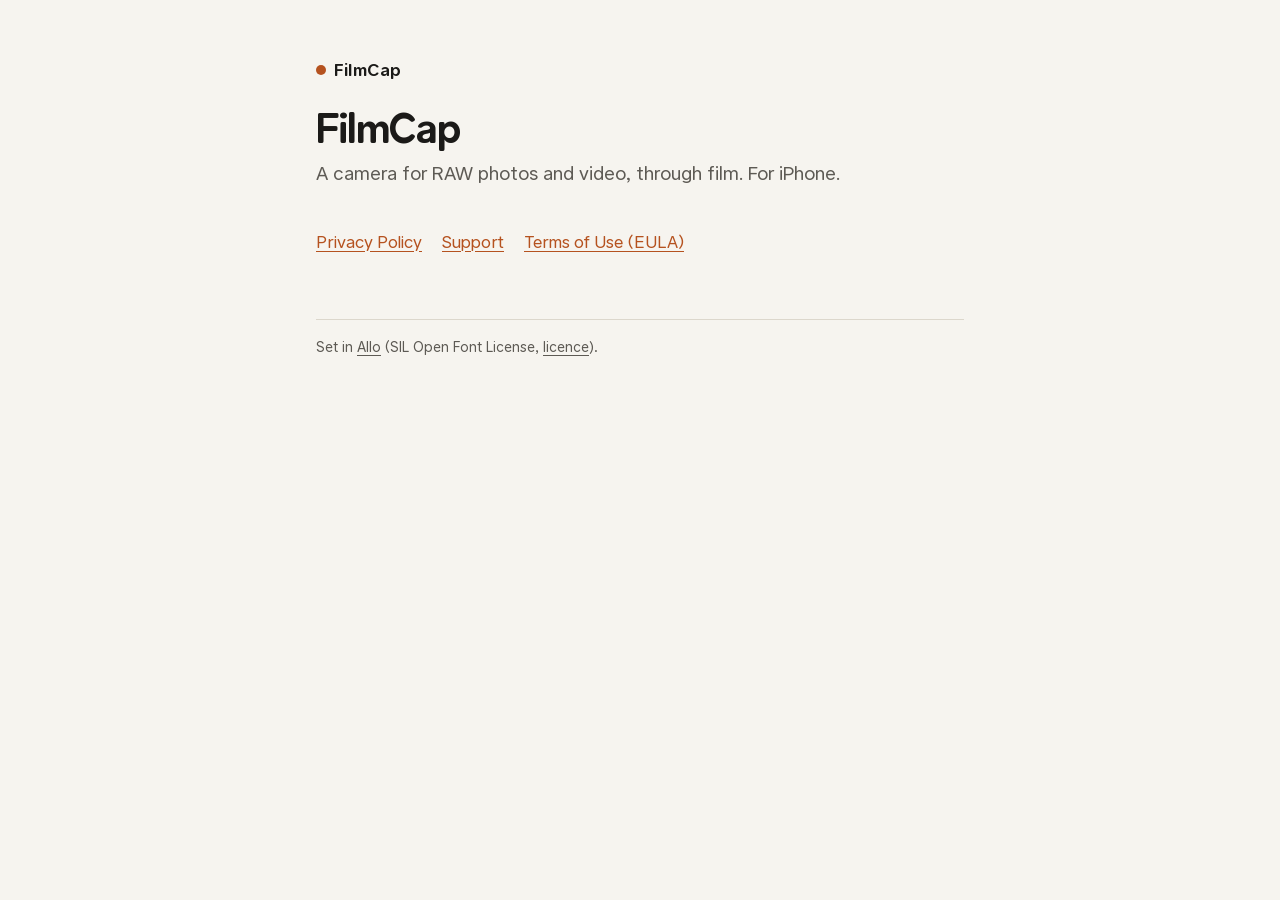
==== index.html @ 51e533e7 "FilmCap's privacy policy and support pages Co-Authored-By: Claude Opus 5.5 <noreply@anthropic.com>" ====
<!doctype html>
<html lang="en">
<head>
  <meta charset="utf-8">
  <meta name="viewport" content="width=device-width, initial-scale=1">
  <title>FilmCap</title>
  <meta name="description" content="FilmCap: a camera for RAW photos and video, through film.">
  <link rel="stylesheet" href="style.css">
</head>
<body>
<main>
  <header>
    <a class="brand" href="./">FilmCap</a>
    <h1>FilmCap</h1>
    <p class="lede">A camera for RAW photos and video, through film. For iPhone.</p>
  </header>
  <nav class="links">
    <a href="privacy.html">Privacy Policy</a>
    <a href="support.html">Support</a>
    <a href="https://www.apple.com/legal/internet-services/itunes/dev/stdeula/">Terms of Use (EULA)</a>
  </nav>
  <footer>
    Set in <a href="https://github.com/joshpuckett/allo">Allo</a> (SIL Open Font License, <a href="fonts/Allo-OFL.txt">licence</a>).
  </footer>
</main>
</body>
</html>
---- style.css ----
@font-face {
  font-family: "Allo";
  src: url("fonts/AlloVariable.woff2") format("woff2");
  font-weight: 100 900;
  font-style: normal;
  font-display: swap;
}

:root {
  --bg: #f6f4ef;
  --text: #1b1a18;
  --muted: #5d5a54;
  --rule: #dcd7cc;
  --accent: #b5521f;
}

@media (prefers-color-scheme: dark) {
  :root {
    --bg: #0f0d0c;
    --text: #efebe4;
    --muted: #a59f95;
    --rule: #2c2824;
    --accent: #f0a05a;
  }
}

* { box-sizing: border-box; }

html { -webkit-text-size-adjust: 100%; }

body {
  margin: 0;
  background: var(--bg);
  color: var(--text);
  font-family: "Allo", system-ui, -apple-system, sans-serif;
  font-size: 17px;
  line-height: 1.55;
}

main {
  max-width: 680px;
  margin: 0 auto;
  padding: 56px 16px 80px;
}

header { margin-bottom: 40px; }

.brand {
  display: inline-flex;
  align-items: center;
  gap: 8px;
  font-weight: 650;
  color: var(--text);
  text-decoration: none;
  letter-spacing: 0.01em;
}

.brand::before {
  content: "";
  width: 10px;
  height: 10px;
  border-radius: 50%;
  background: var(--accent);
}

h1 {
  font-size: 40px;
  line-height: 1.1;
  font-weight: 700;
  margin: 24px 0 8px;
  letter-spacing: -0.01em;
}

h2 {
  font-size: 21px;
  font-weight: 650;
  margin: 40px 0 8px;
}

p, li { color: var(--text); }

.lede { font-size: 19px; color: var(--muted); margin-top: 0; }

.meta { color: var(--muted); font-size: 14px; }

ul { padding-left: 20px; }

li { margin: 6px 0; }

a { color: var(--accent); text-underline-offset: 3px; }

table {
  width: 100%;
  border-collapse: collapse;
  margin: 16px 0;
  font-size: 15px;
}

th, td {
  text-align: left;
  vertical-align: top;
  padding: 10px 8px;
  border-bottom: 1px solid var(--rule);
}

th { font-weight: 650; }

footer {
  margin-top: 64px;
  padding-top: 16px;
  border-top: 1px solid var(--rule);
  color: var(--muted);
  font-size: 14px;
}

footer a { color: var(--muted); }

nav.links { display: flex; flex-wrap: wrap; gap: 8px 20px; margin-top: 8px; }

@media (max-width: 480px) {
  h1 { font-size: 32px; }
  table { font-size: 14px; }
}
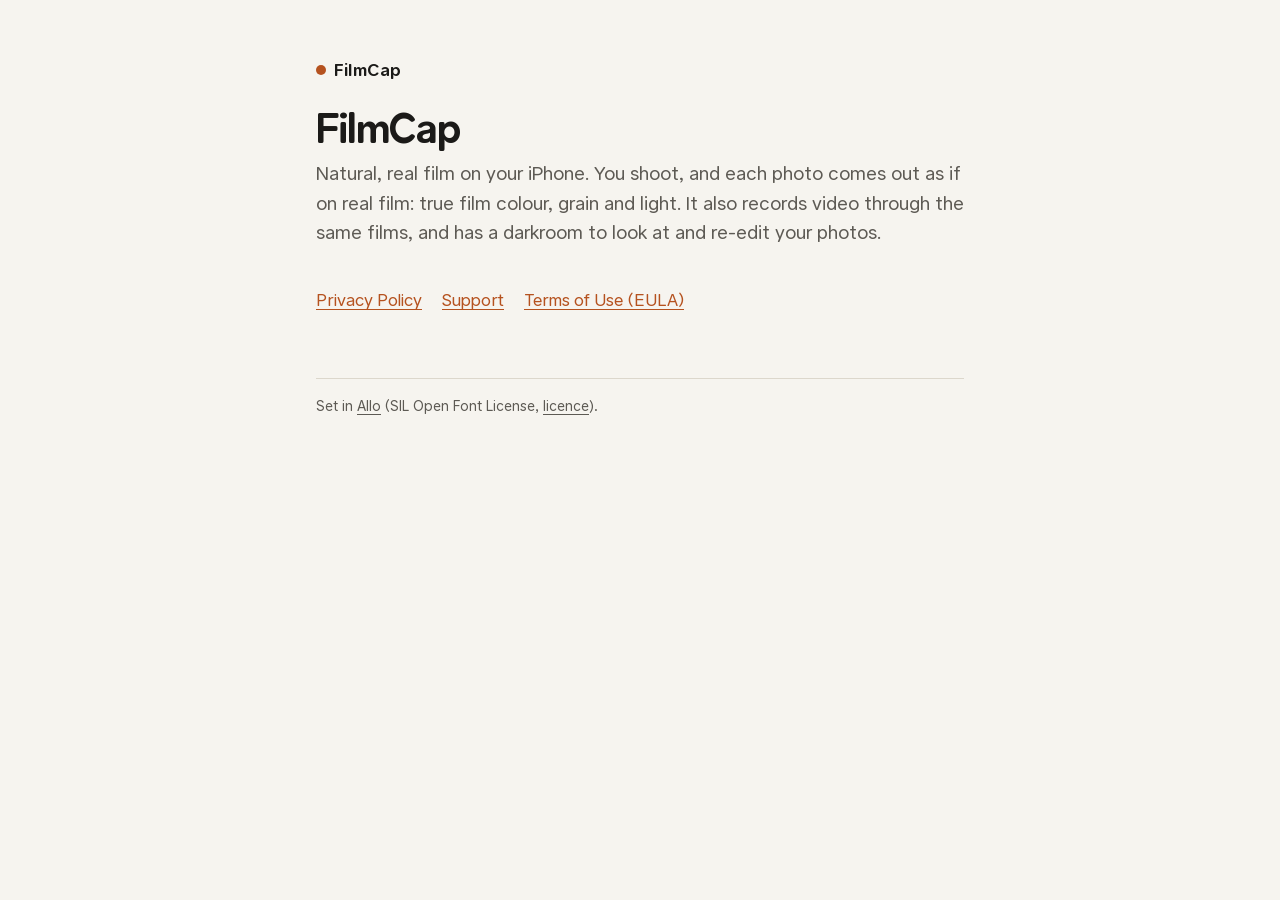
==== commit fd357598: "Simpler words, film first The pages say what FilmCap is, natural real film on iPhone, and the policy" ====
--- a/index.html
+++ b/index.html
@@ -4,7 +4,7 @@
   <meta charset="utf-8">
   <meta name="viewport" content="width=device-width, initial-scale=1">
   <title>FilmCap</title>
-  <meta name="description" content="FilmCap: a camera for RAW photos and video, through film.">
+  <meta name="description" content="FilmCap: natural, real film on your iPhone.">
   <link rel="stylesheet" href="style.css">
 </head>
 <body>
@@ -12,7 +12,7 @@
   <header>
     <a class="brand" href="./">FilmCap</a>
     <h1>FilmCap</h1>
-    <p class="lede">A camera for RAW photos and video, through film. For iPhone.</p>
+    <p class="lede">Natural, real film on your iPhone. You shoot, and each photo comes out as if on real film: true film colour, grain and light. It also records video through the same films, and has a darkroom to look at and re-edit your photos.</p>
   </header>
   <nav class="links">
     <a href="privacy.html">Privacy Policy</a>
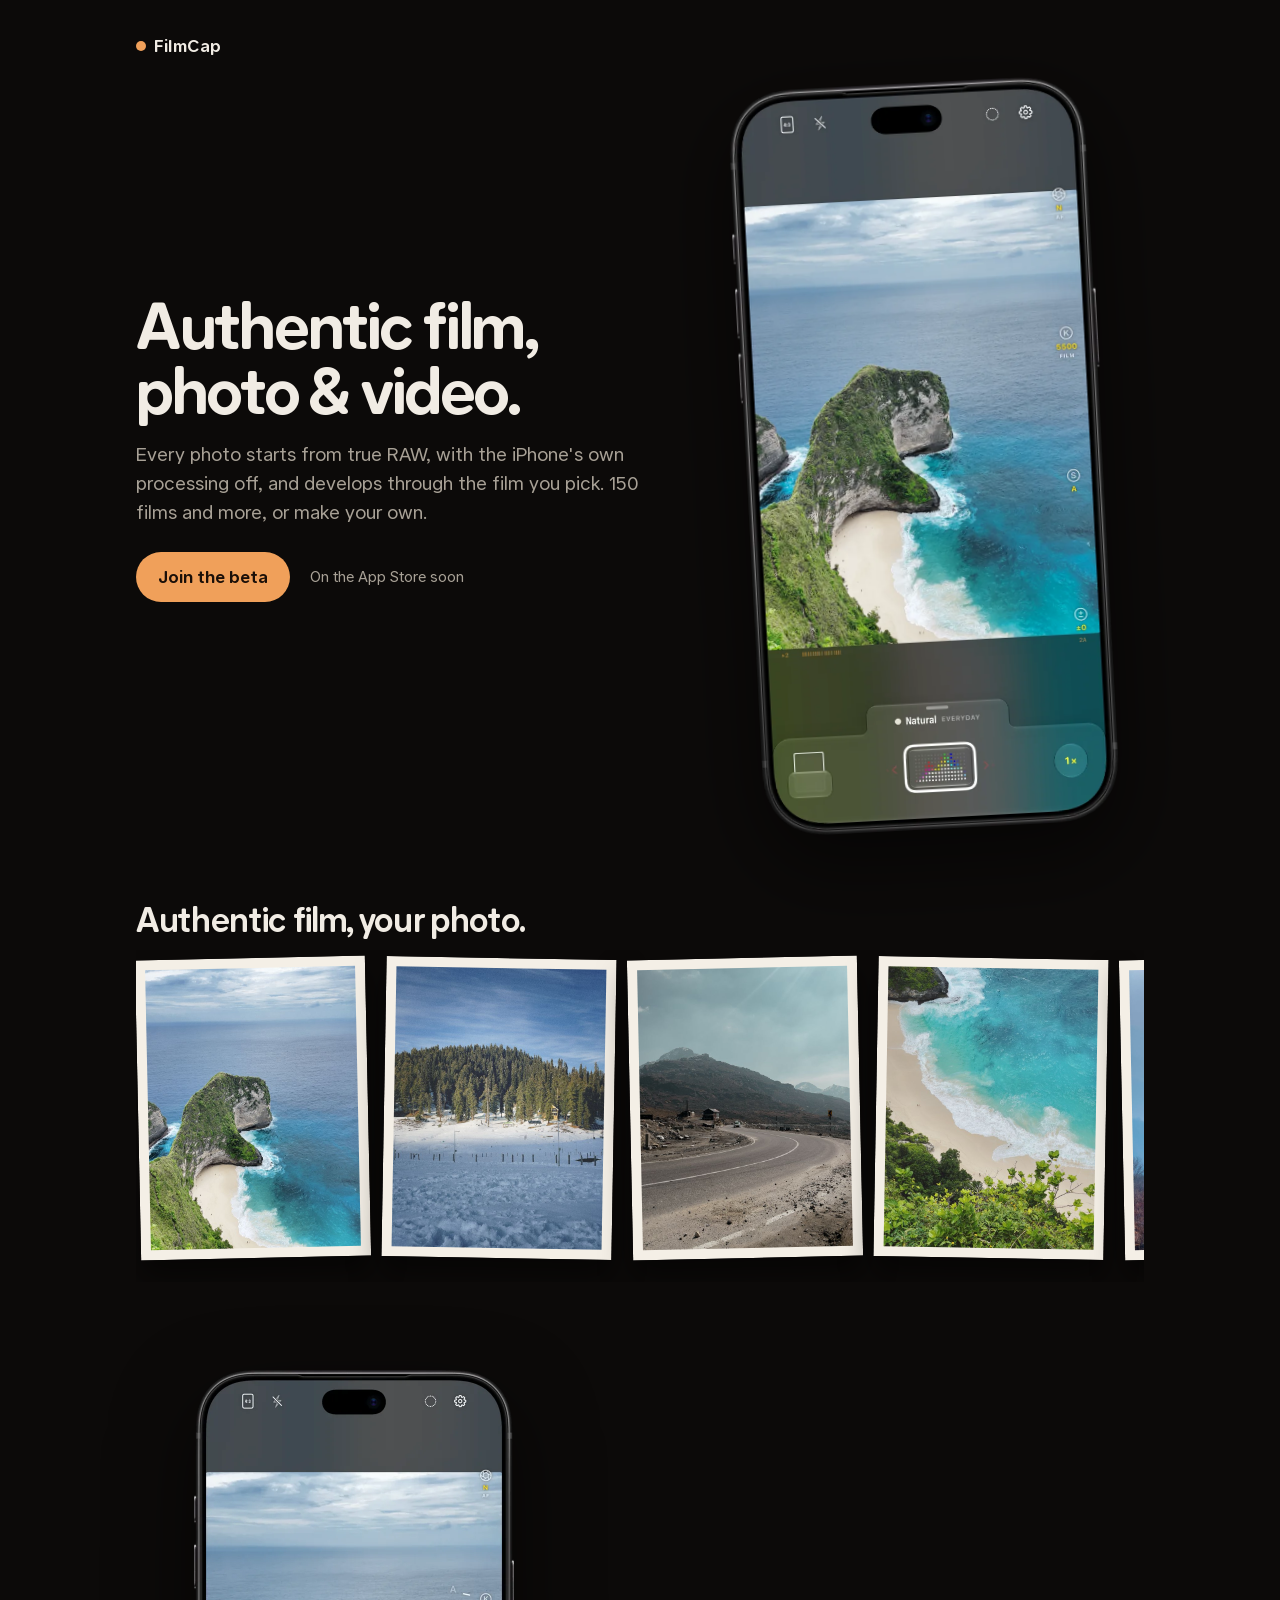
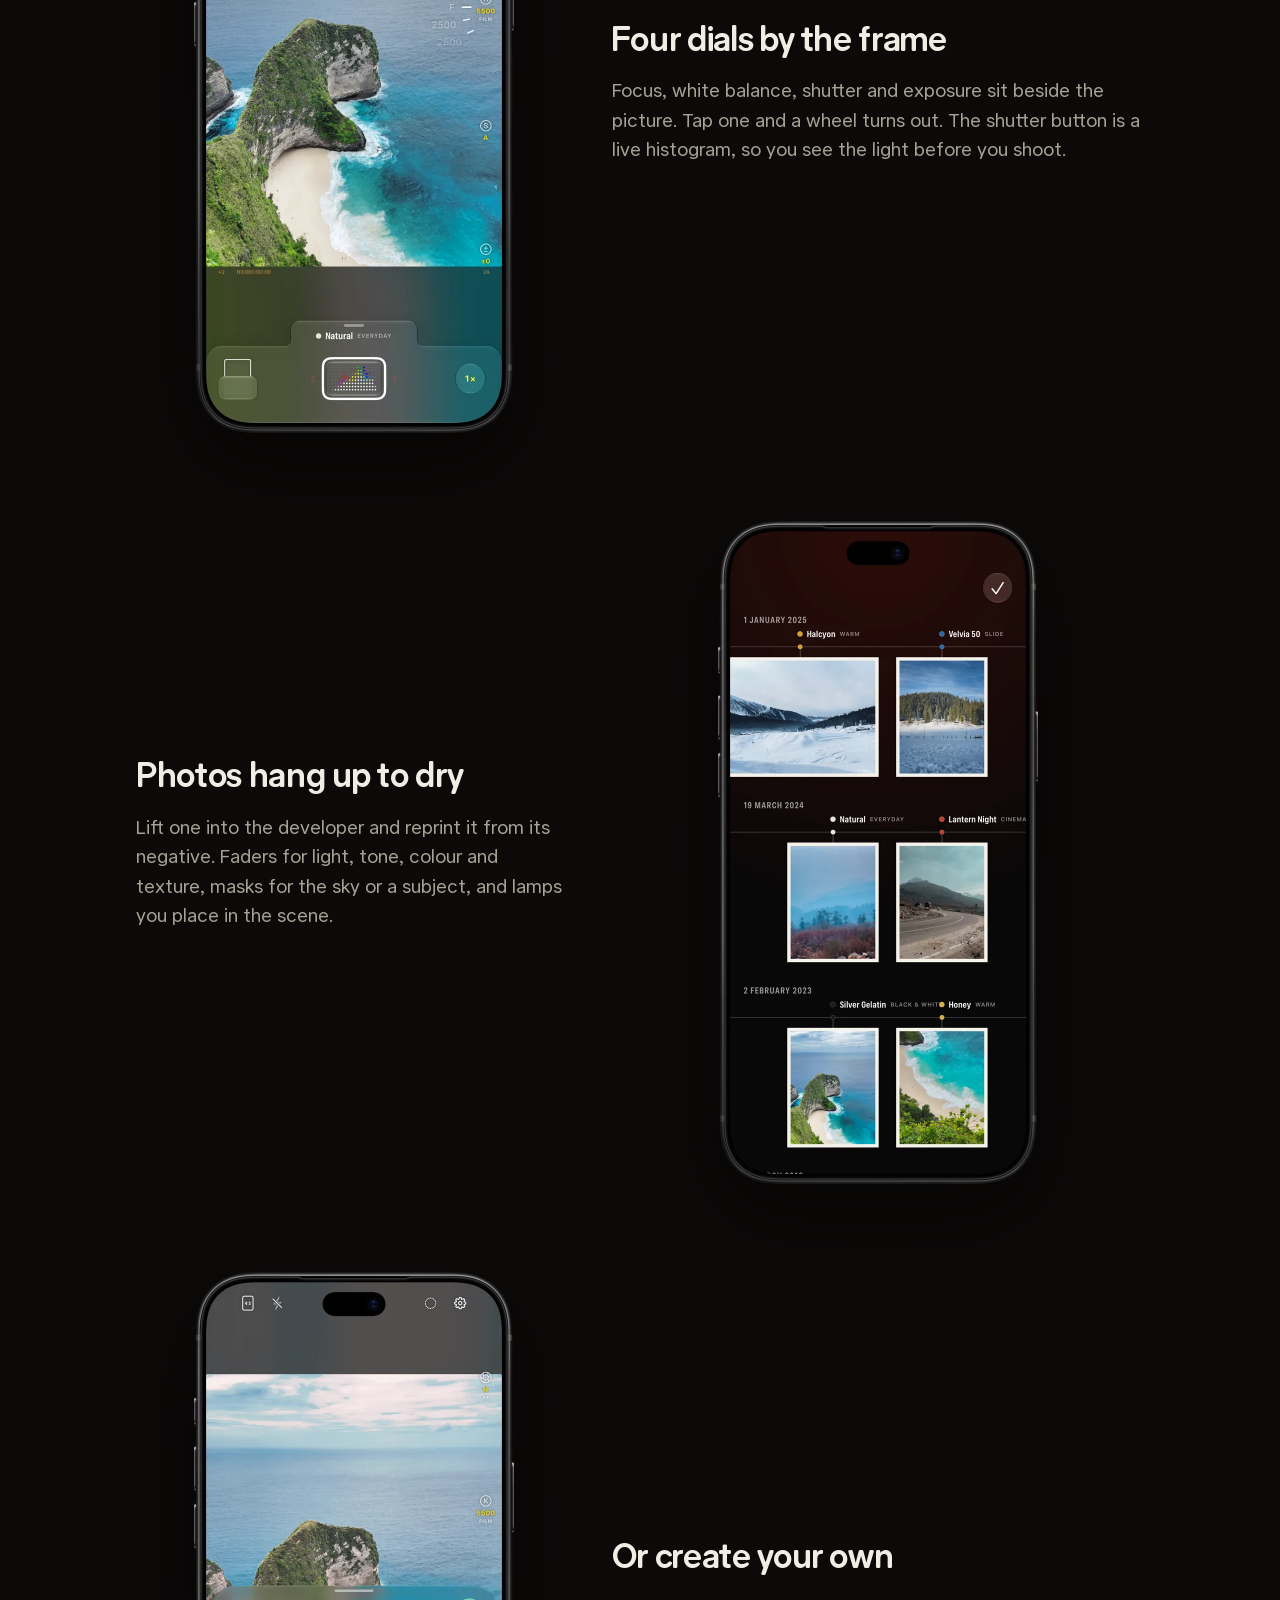
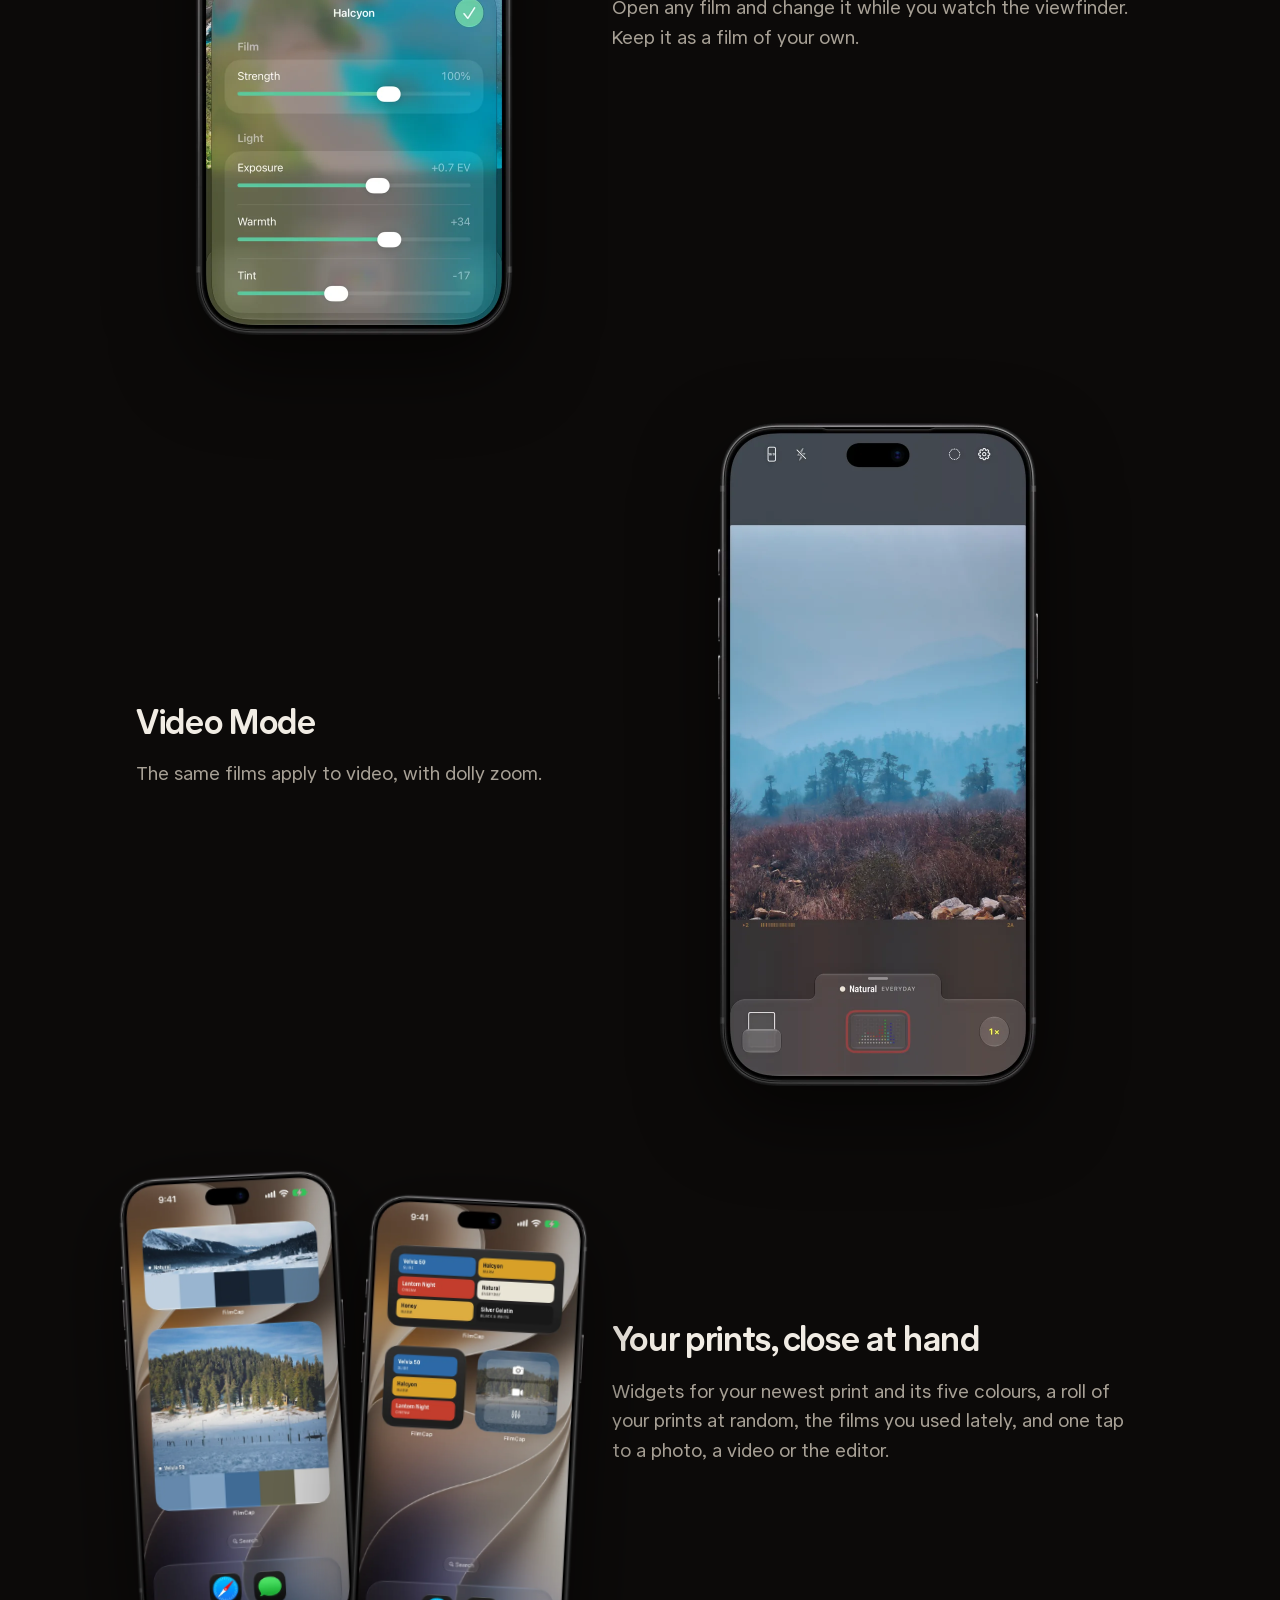
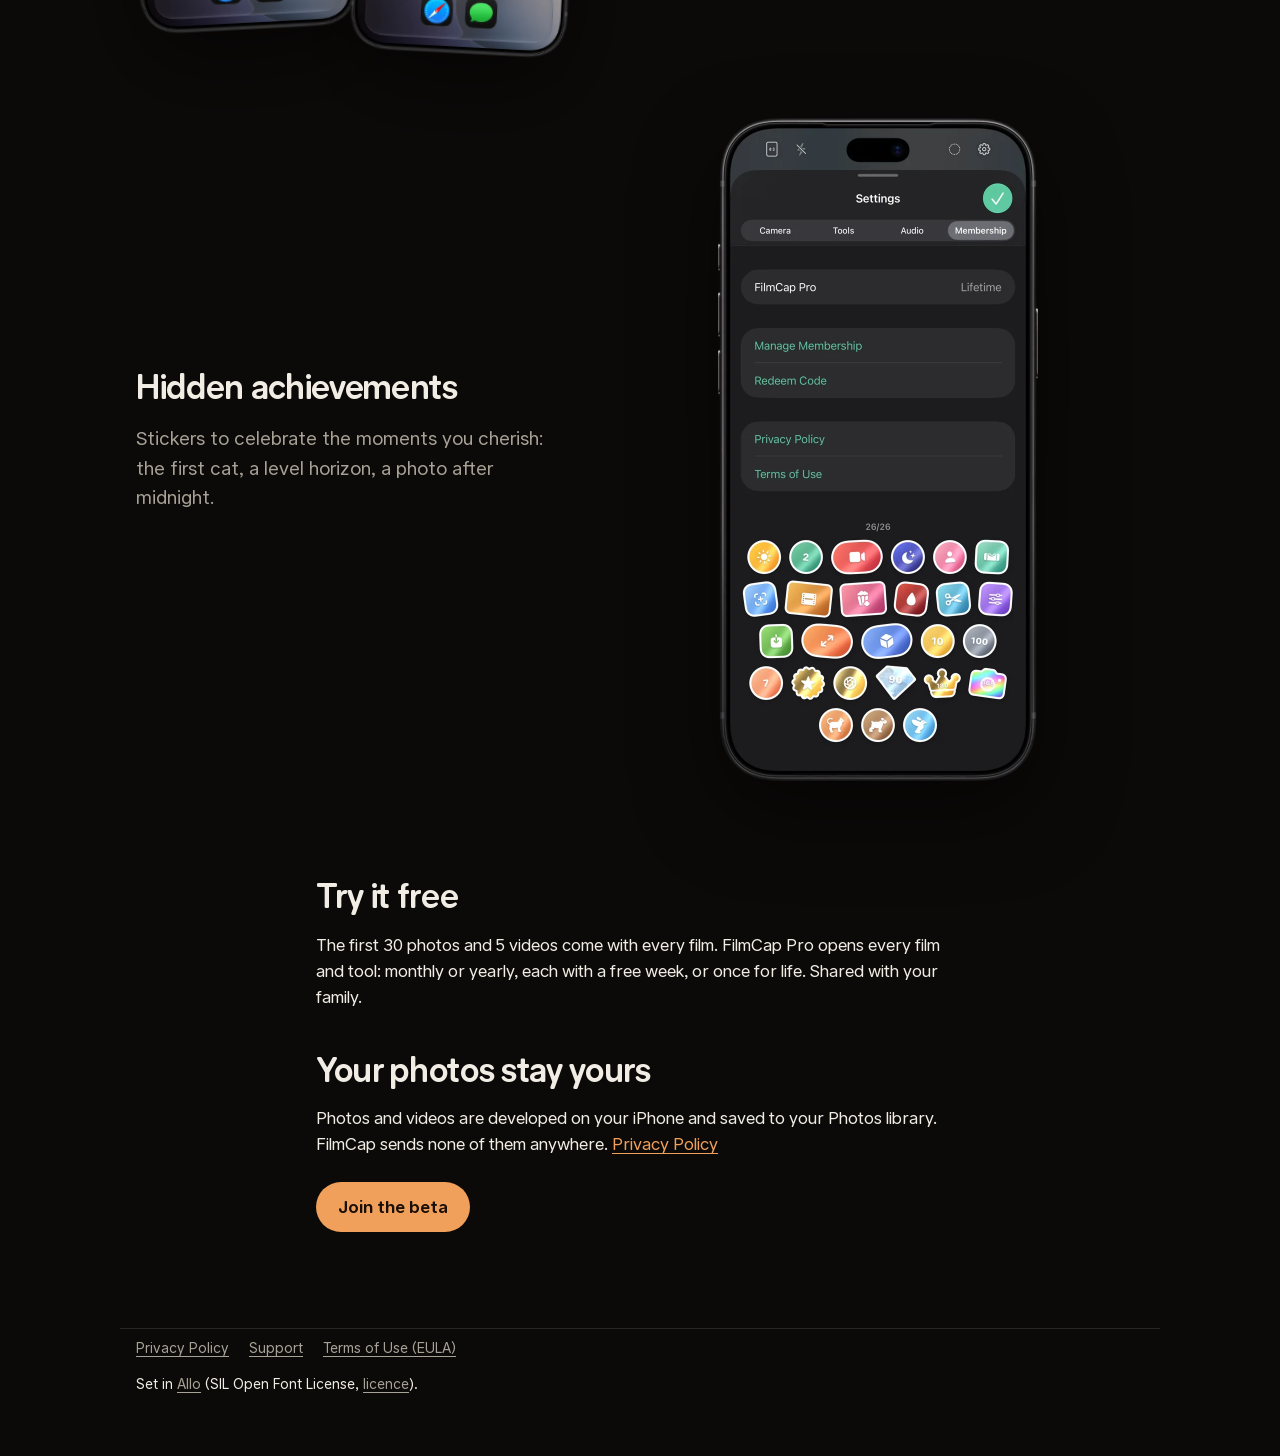
==== commit 03637e4c: "A home page for FilmCap: your photos, the app's screens, the beta link Co-Authored-By: Claude Opus 5" ====
--- a/index.html
+++ b/index.html
@@ -3,25 +3,109 @@
 <head>
   <meta charset="utf-8">
   <meta name="viewport" content="width=device-width, initial-scale=1">
-  <title>FilmCap</title>
-  <meta name="description" content="FilmCap: natural, real film on your iPhone.">
+  <title>FilmCap: Professional Camera</title>
+  <meta name="description" content="Authentic film, photo and video. Every photo starts from true RAW and develops through the film you pick.">
+  <meta property="og:title" content="FilmCap: Professional Camera">
+  <meta property="og:description" content="Authentic film, photo and video, on your iPhone.">
+  <meta property="og:image" content="img/photo-1.jpg">
   <link rel="stylesheet" href="style.css">
 </head>
-<body>
-<main>
-  <header>
-    <a class="brand" href="./">FilmCap</a>
-    <h1>FilmCap</h1>
-    <p class="lede">Natural, real film on your iPhone. You shoot, and each photo comes out as if on real film: true film colour, grain and light. It also records video through the same films, and has a darkroom to look at and re-edit your photos.</p>
-  </header>
+<body class="home">
+
+<header class="hero">
+  <a class="brand" href="./">FilmCap</a>
+  <div class="hero-grid">
+    <div>
+      <h1>Authentic film,<br>photo &amp; video.</h1>
+      <p class="lede">Every photo starts from true RAW, with the iPhone's own processing off, and develops through the film you pick. 150 films and more, or make your own.</p>
+      <p class="cta">
+        <a class="button" href="https://testflight.apple.com/join/mrzy7V6C">Join the beta</a>
+        <span class="soon">On the App Store soon</span>
+      </p>
+    </div>
+    <img class="phone" src="img/camera.webp" width="640" height="1326" alt="FilmCap's camera, a cliff over a turquoise sea in the viewfinder">
+  </div>
+</header>
+
+<section class="prints" aria-label="Photos">
+  <h2>Authentic film, your photo.</h2>
+  <div class="line">
+    <img src="img/photo-1.jpg" alt="A green headland over a turquoise sea" loading="lazy">
+    <img src="img/photo-2.jpg" alt="A pine forest above a snowfield" loading="lazy">
+    <img src="img/photo-3.jpg" alt="A mountain road under a grey sky" loading="lazy">
+    <img src="img/photo-4.jpg" alt="A white beach seen from a cliff" loading="lazy">
+    <img src="img/photo-5.jpg" alt="Misty hills over red scrub" loading="lazy">
+    <img src="img/photo-6.jpg" alt="Snow and mountains in soft light" loading="lazy">
+  </div>
+</section>
+
+<section class="feature">
+  <img class="phone" src="img/controls.webp" width="640" height="1326" alt="The dials down the side of the viewfinder, white balance turned out" loading="lazy">
+  <div>
+    <h2>Four dials by the frame</h2>
+    <p>Focus, white balance, shutter and exposure sit beside the picture. Tap one and a wheel turns out. The shutter button is a live histogram, so you see the light before you shoot.</p>
+  </div>
+</section>
+
+<section class="feature flip">
+  <img class="phone" src="img/darkroom.webp" width="640" height="1326" alt="Prints hanging on lines by day in the darkroom" loading="lazy">
+  <div>
+    <h2>Photos hang up to dry</h2>
+    <p>Lift one into the developer and reprint it from its negative. Faders for light, tone, colour and texture, masks for the sky or a subject, and lamps you place in the scene.</p>
+  </div>
+</section>
+
+<section class="feature">
+  <img class="phone" src="img/film-editor.webp" width="640" height="1326" alt="A film's sliders over the live viewfinder" loading="lazy">
+  <div>
+    <h2>Or create your own</h2>
+    <p>Open any film and change it while you watch the viewfinder. Keep it as a film of your own.</p>
+  </div>
+</section>
+
+<section class="feature flip">
+  <img class="phone" src="img/video.webp" width="640" height="1326" alt="Video mode with a misty forest in the viewfinder" loading="lazy">
+  <div>
+    <h2>Video Mode</h2>
+    <p>The same films apply to video, with dolly zoom.</p>
+  </div>
+</section>
+
+<section class="feature">
+  <div class="pair">
+    <img class="phone" src="img/widgets-prints.webp" width="640" height="1326" alt="Home Screen widgets: a print over its five colours" loading="lazy">
+    <img class="phone" src="img/widgets-films.webp" width="640" height="1326" alt="Home Screen widgets: recent films and quick buttons" loading="lazy">
+  </div>
+  <div>
+    <h2>Your prints, close at hand</h2>
+    <p>Widgets for your newest print and its five colours, a roll of your prints at random, the films you used lately, and one tap to a photo, a video or the editor.</p>
+  </div>
+</section>
+
+<section class="feature flip">
+  <img class="phone" src="img/stickers.webp" width="640" height="1326" alt="Stickers earned, in Settings" loading="lazy">
+  <div>
+    <h2>Hidden achievements</h2>
+    <p>Stickers to celebrate the moments you cherish: the first cat, a level horizon, a photo after midnight.</p>
+  </div>
+</section>
+
+<section class="plain">
+  <h2>Try it free</h2>
+  <p>The first 30 photos and 5 videos come with every film. FilmCap Pro opens every film and tool: monthly or yearly, each with a free week, or once for life. Shared with your family.</p>
+  <h2>Your photos stay yours</h2>
+  <p>Photos and videos are developed on your iPhone and saved to your Photos library. FilmCap sends none of them anywhere. <a href="privacy.html">Privacy Policy</a></p>
+  <p class="cta"><a class="button" href="https://testflight.apple.com/join/mrzy7V6C">Join the beta</a></p>
+</section>
+
+<footer>
   <nav class="links">
     <a href="privacy.html">Privacy Policy</a>
     <a href="support.html">Support</a>
     <a href="https://www.apple.com/legal/internet-services/itunes/dev/stdeula/">Terms of Use (EULA)</a>
   </nav>
-  <footer>
-    Set in <a href="https://github.com/joshpuckett/allo">Allo</a> (SIL Open Font License, <a href="fonts/Allo-OFL.txt">licence</a>).
-  </footer>
-</main>
+  <p>Set in <a href="https://github.com/joshpuckett/allo">Allo</a> (SIL Open Font License, <a href="fonts/Allo-OFL.txt">licence</a>).</p>
+</footer>
+
 </body>
 </html>
--- a/style.css
+++ b/style.css
@@ -121,3 +121,113 @@
   h1 { font-size: 32px; }
   table { font-size: 14px; }
 }
+
+/* The home page: a darkroom, whatever the system's appearance. */
+body.home {
+  --bg: #0c0a09;
+  --text: #f1ece4;
+  --muted: #a8a196;
+  --rule: #2a2521;
+  --accent: #f0a05a;
+  background: radial-gradient(1200px 700px at 70% -10%, #3a120c 0%, transparent 60%), var(--bg);
+  background-color: var(--bg);
+  overflow-x: hidden;
+}
+
+body.home > header, body.home > section, body.home > footer {
+  max-width: 1040px;
+  margin: 0 auto;
+  padding: 0 16px;
+}
+
+.hero { padding-top: 32px !important; }
+
+.hero-grid {
+  display: grid;
+  grid-template-columns: 1.1fr 0.9fr;
+  gap: 32px;
+  align-items: center;
+  margin-top: 24px;
+}
+
+.hero h1 { font-size: 64px; line-height: 1.02; letter-spacing: -0.02em; margin: 0 0 16px; }
+
+.phone {
+  width: 100%;
+  max-width: 320px;
+  height: auto;
+  justify-self: center;
+  filter: drop-shadow(0 30px 40px rgba(0, 0, 0, 0.55));
+}
+
+.hero .phone { max-width: 360px; transform: rotate(-3deg); }
+
+.cta { display: flex; flex-wrap: wrap; align-items: center; gap: 12px 20px; margin-top: 24px; }
+
+.button {
+  display: inline-block;
+  padding: 12px 22px;
+  border-radius: 999px;
+  background: var(--accent);
+  color: #1a0f08;
+  font-weight: 650;
+  text-decoration: none;
+}
+
+.soon { color: var(--muted); font-size: 15px; }
+
+.prints { margin-top: 72px !important; }
+
+.line {
+  display: flex;
+  gap: 16px;
+  overflow-x: auto;
+  padding: 8px 2px 24px;
+  scroll-snap-type: x mandatory;
+}
+
+.line img {
+  height: 300px;
+  width: auto;
+  flex: none;
+  padding: 10px;
+  background: #f4efe6;
+  scroll-snap-align: start;
+  box-shadow: 0 16px 30px rgba(0, 0, 0, 0.5);
+}
+
+.line img:nth-child(odd) { transform: rotate(-1.2deg); }
+.line img:nth-child(even) { transform: rotate(1deg); }
+
+.feature {
+  display: grid;
+  grid-template-columns: 0.9fr 1.1fr;
+  gap: 40px;
+  align-items: center;
+  margin-top: 88px !important;
+}
+
+.feature.flip > :first-child { order: 2; }
+
+.feature h2, .plain h2, .prints h2 { font-size: 34px; line-height: 1.1; letter-spacing: -0.01em; margin: 0 0 12px; }
+
+.feature p { font-size: 19px; color: var(--muted); max-width: 30em; }
+
+.pair { display: flex; gap: 12px; justify-content: center; }
+.pair .phone { max-width: 220px; }
+.pair .phone:first-child { transform: rotate(-3deg); }
+.pair .phone:last-child { transform: rotate(3deg) translateY(24px); }
+
+.plain { margin-top: 96px !important; max-width: 680px !important; }
+.plain h2 { margin-top: 40px; }
+
+body.home > footer { margin-top: 96px; padding-bottom: 48px; border-top: 1px solid var(--rule); }
+
+@media (max-width: 760px) {
+  .hero-grid, .feature { grid-template-columns: 1fr; gap: 24px; }
+  .hero h1 { font-size: 44px; }
+  .feature.flip > :first-child { order: 0; }
+  .phone, .hero .phone { max-width: 260px; }
+  .feature h2, .plain h2, .prints h2 { font-size: 28px; }
+  .line img { height: 220px; }
+}
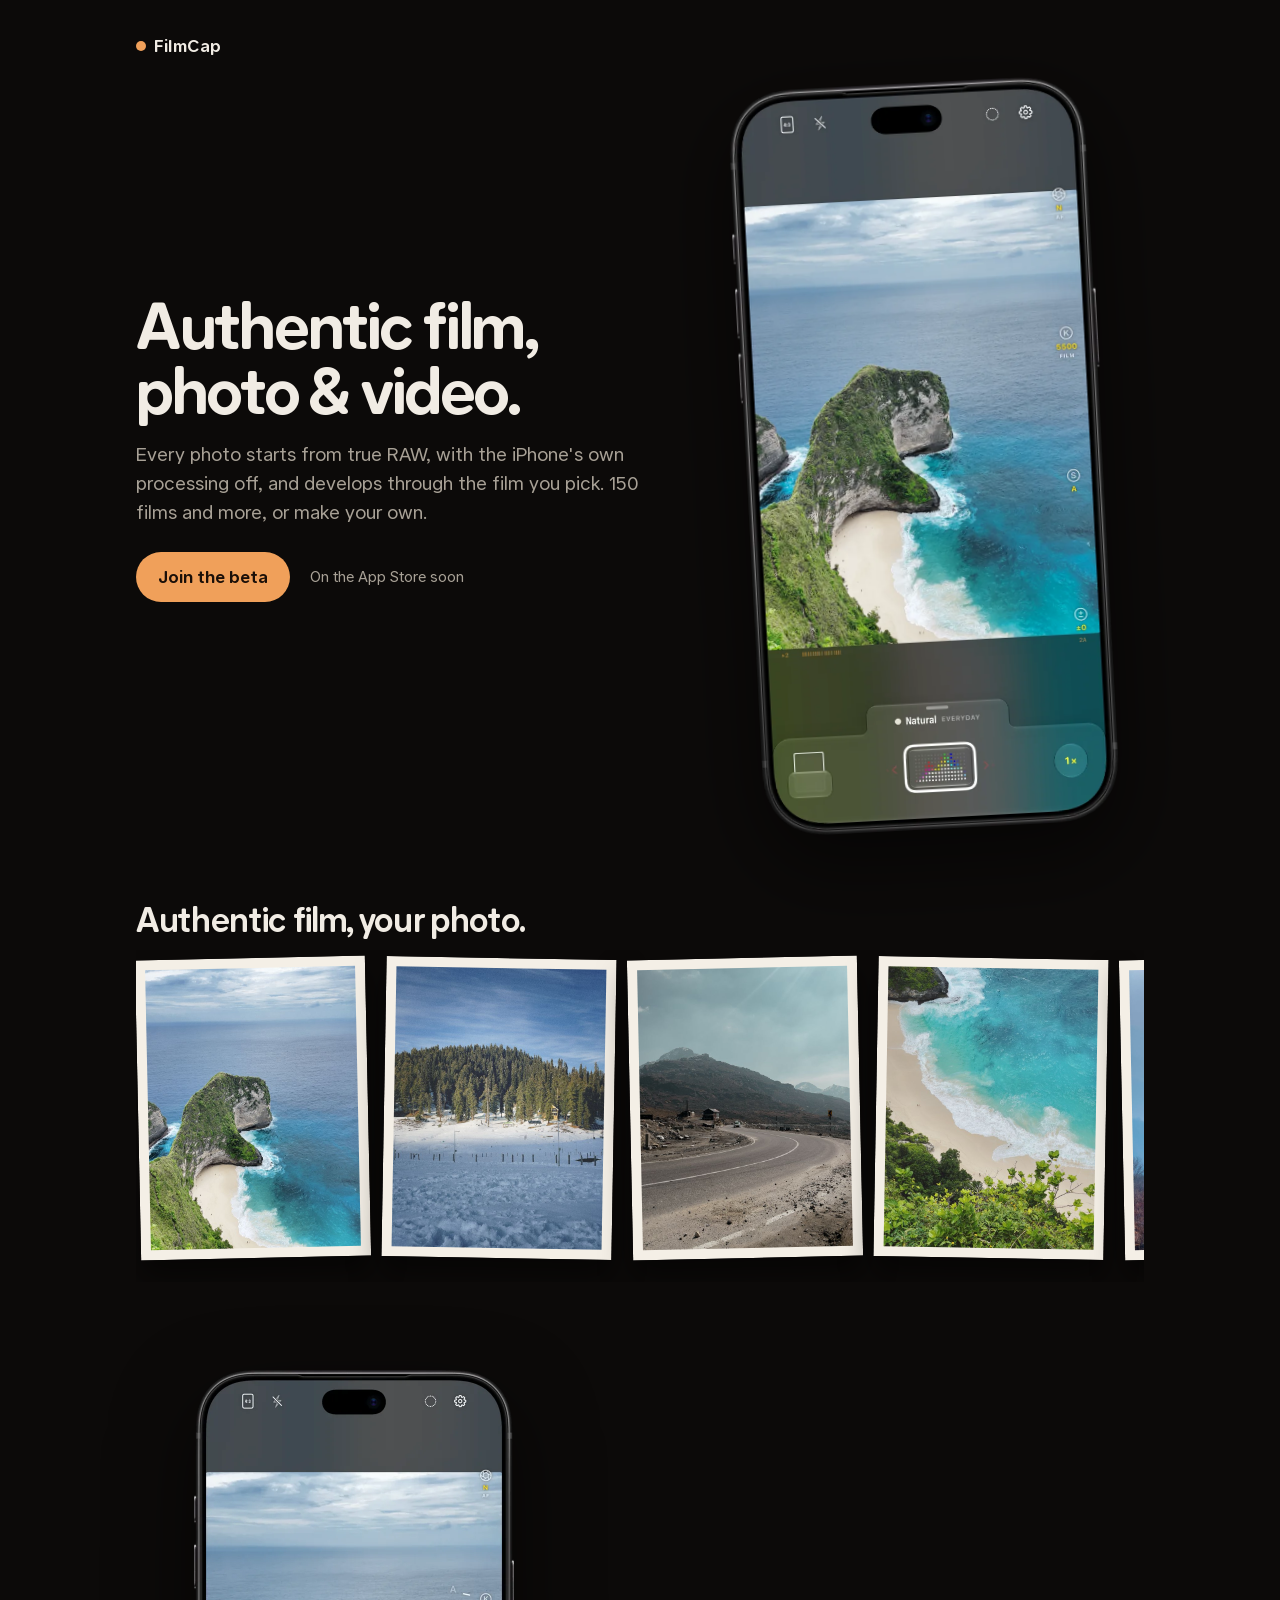
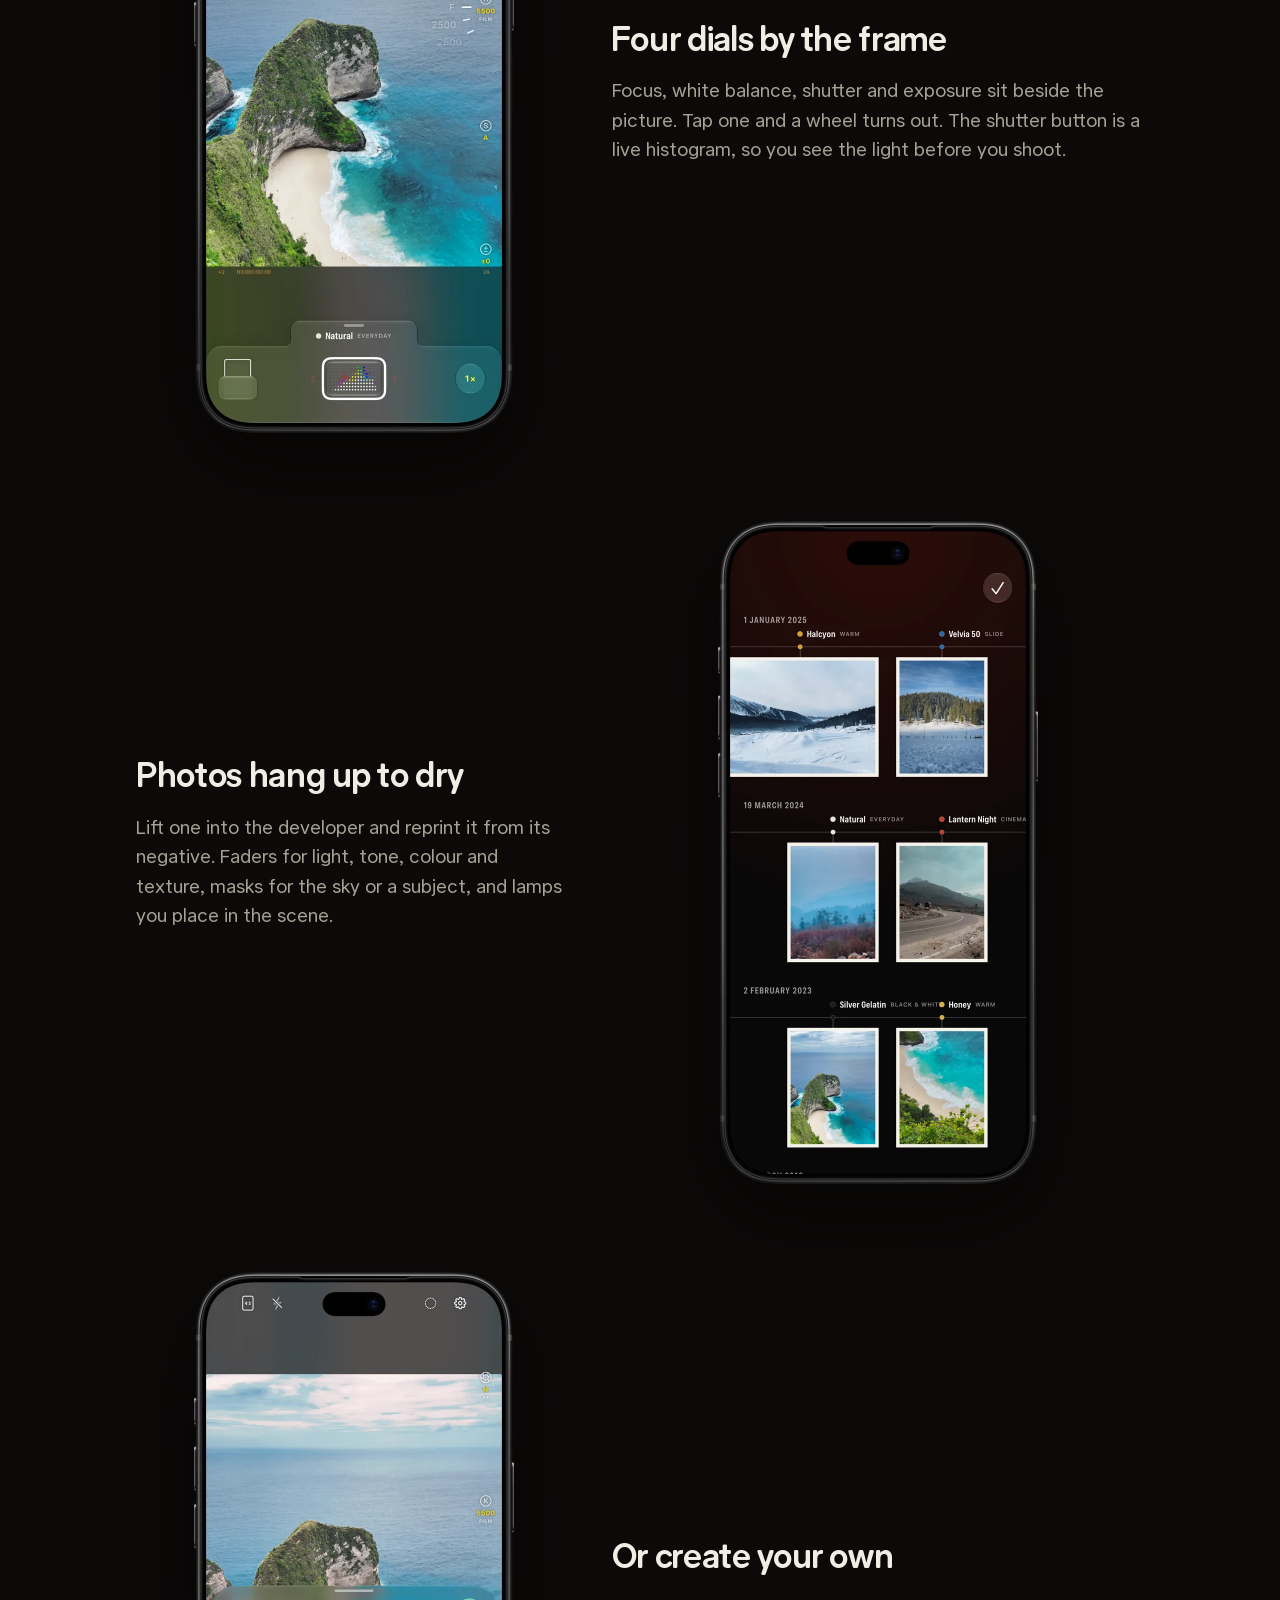
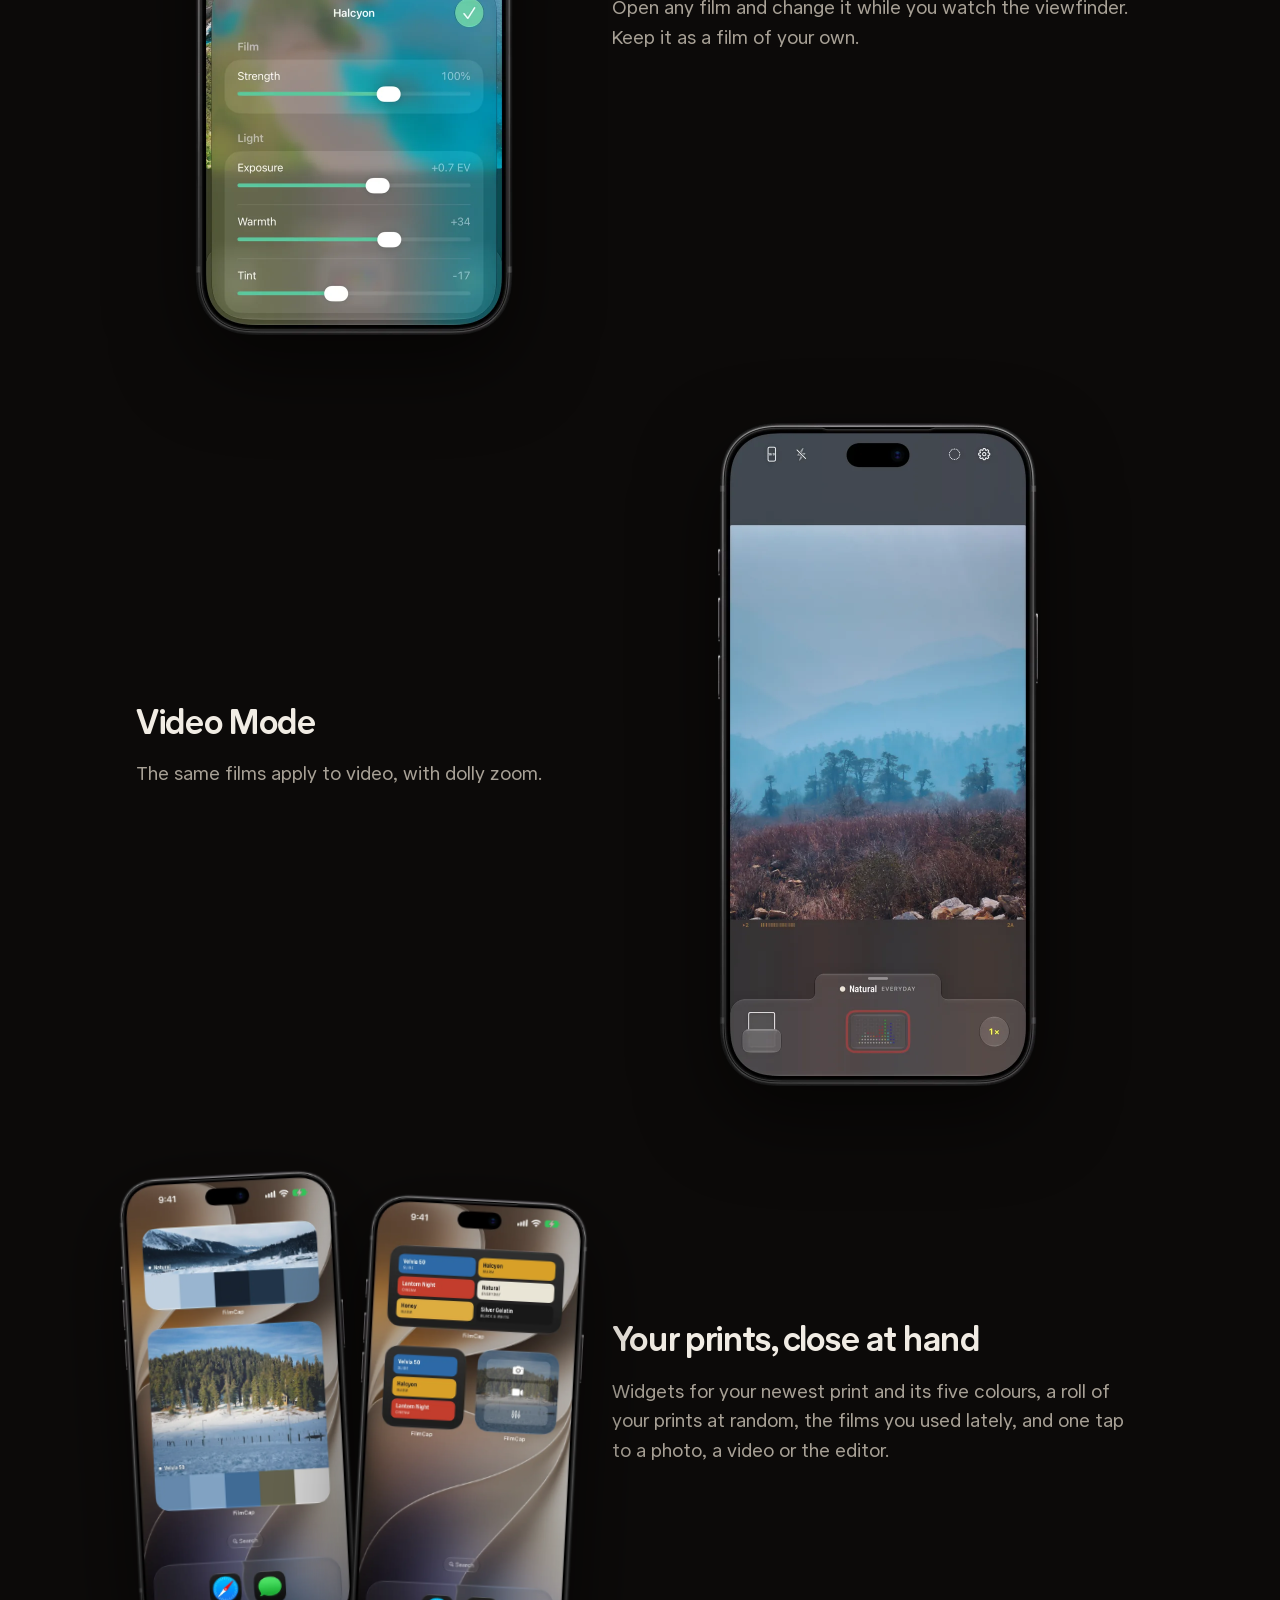
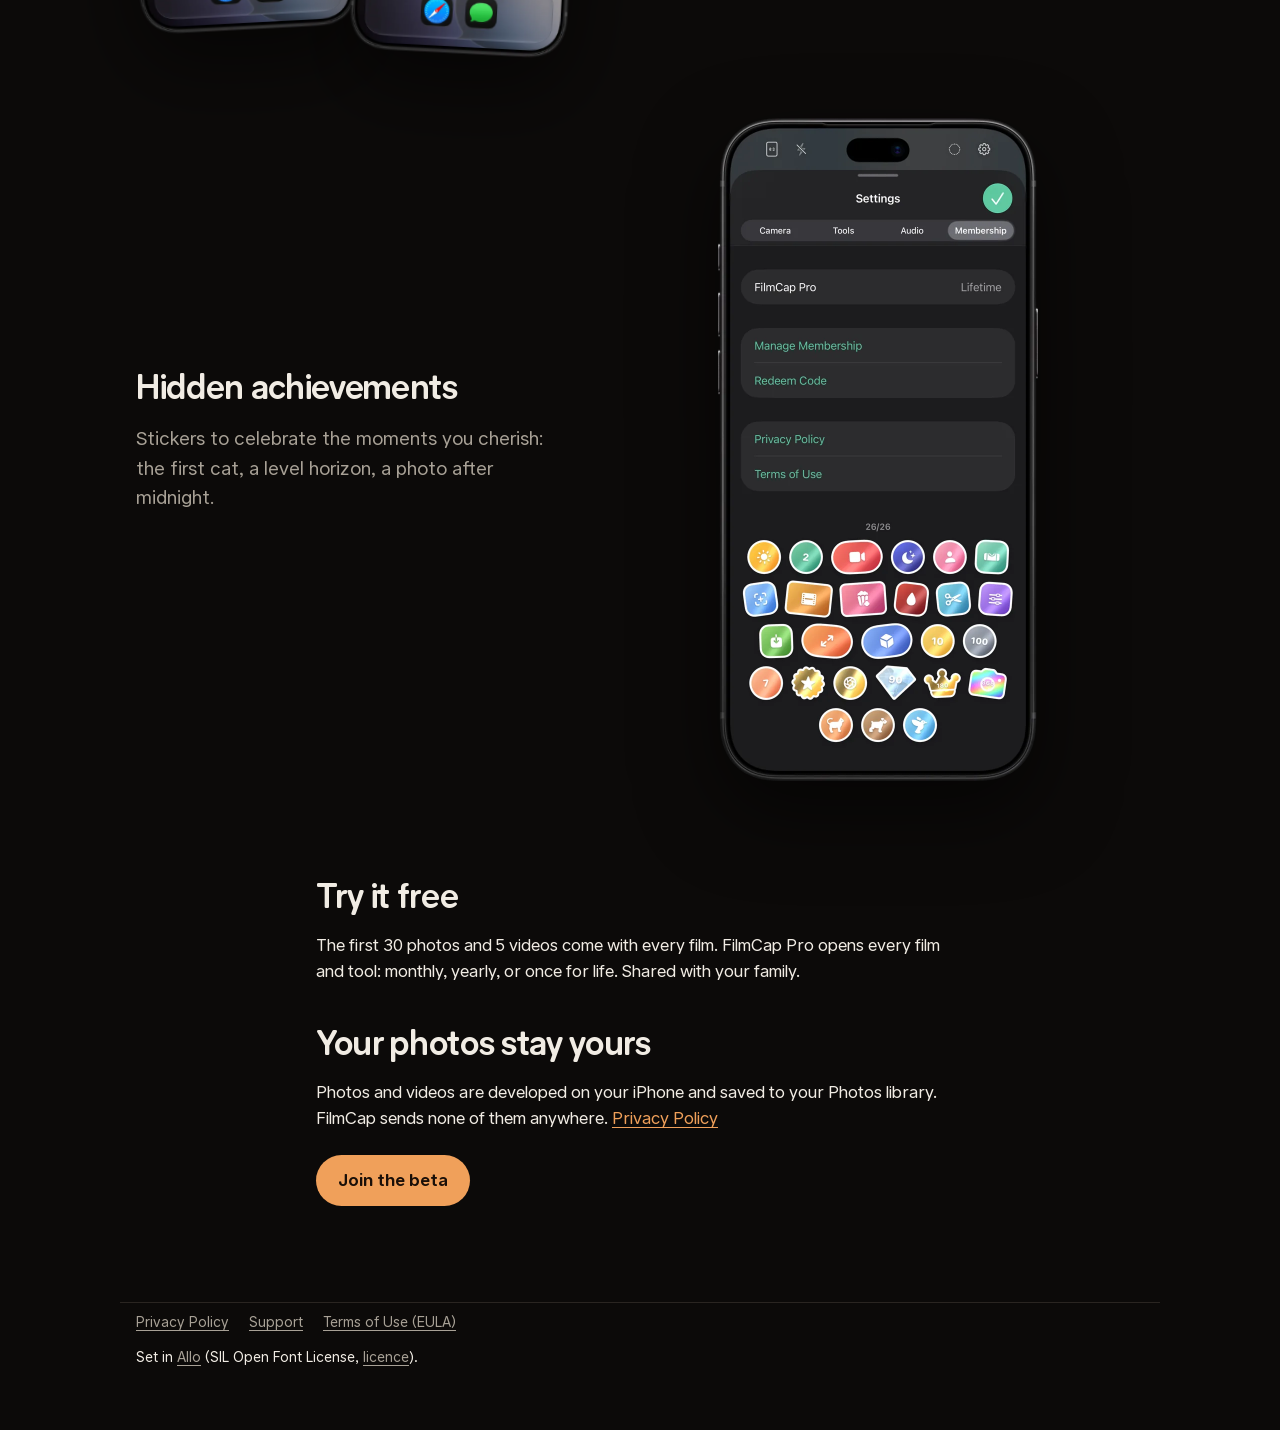
==== commit 661391ea: "No free week Co-Authored-By: Claude Opus 5.5 <noreply@anthropic.com>" ====
--- a/index.html
+++ b/index.html
@@ -92,7 +92,7 @@
 
 <section class="plain">
   <h2>Try it free</h2>
-  <p>The first 30 photos and 5 videos come with every film. FilmCap Pro opens every film and tool: monthly or yearly, each with a free week, or once for life. Shared with your family.</p>
+  <p>The first 30 photos and 5 videos come with every film. FilmCap Pro opens every film and tool: monthly, yearly, or once for life. Shared with your family.</p>
   <h2>Your photos stay yours</h2>
   <p>Photos and videos are developed on your iPhone and saved to your Photos library. FilmCap sends none of them anywhere. <a href="privacy.html">Privacy Policy</a></p>
   <p class="cta"><a class="button" href="https://testflight.apple.com/join/mrzy7V6C">Join the beta</a></p>
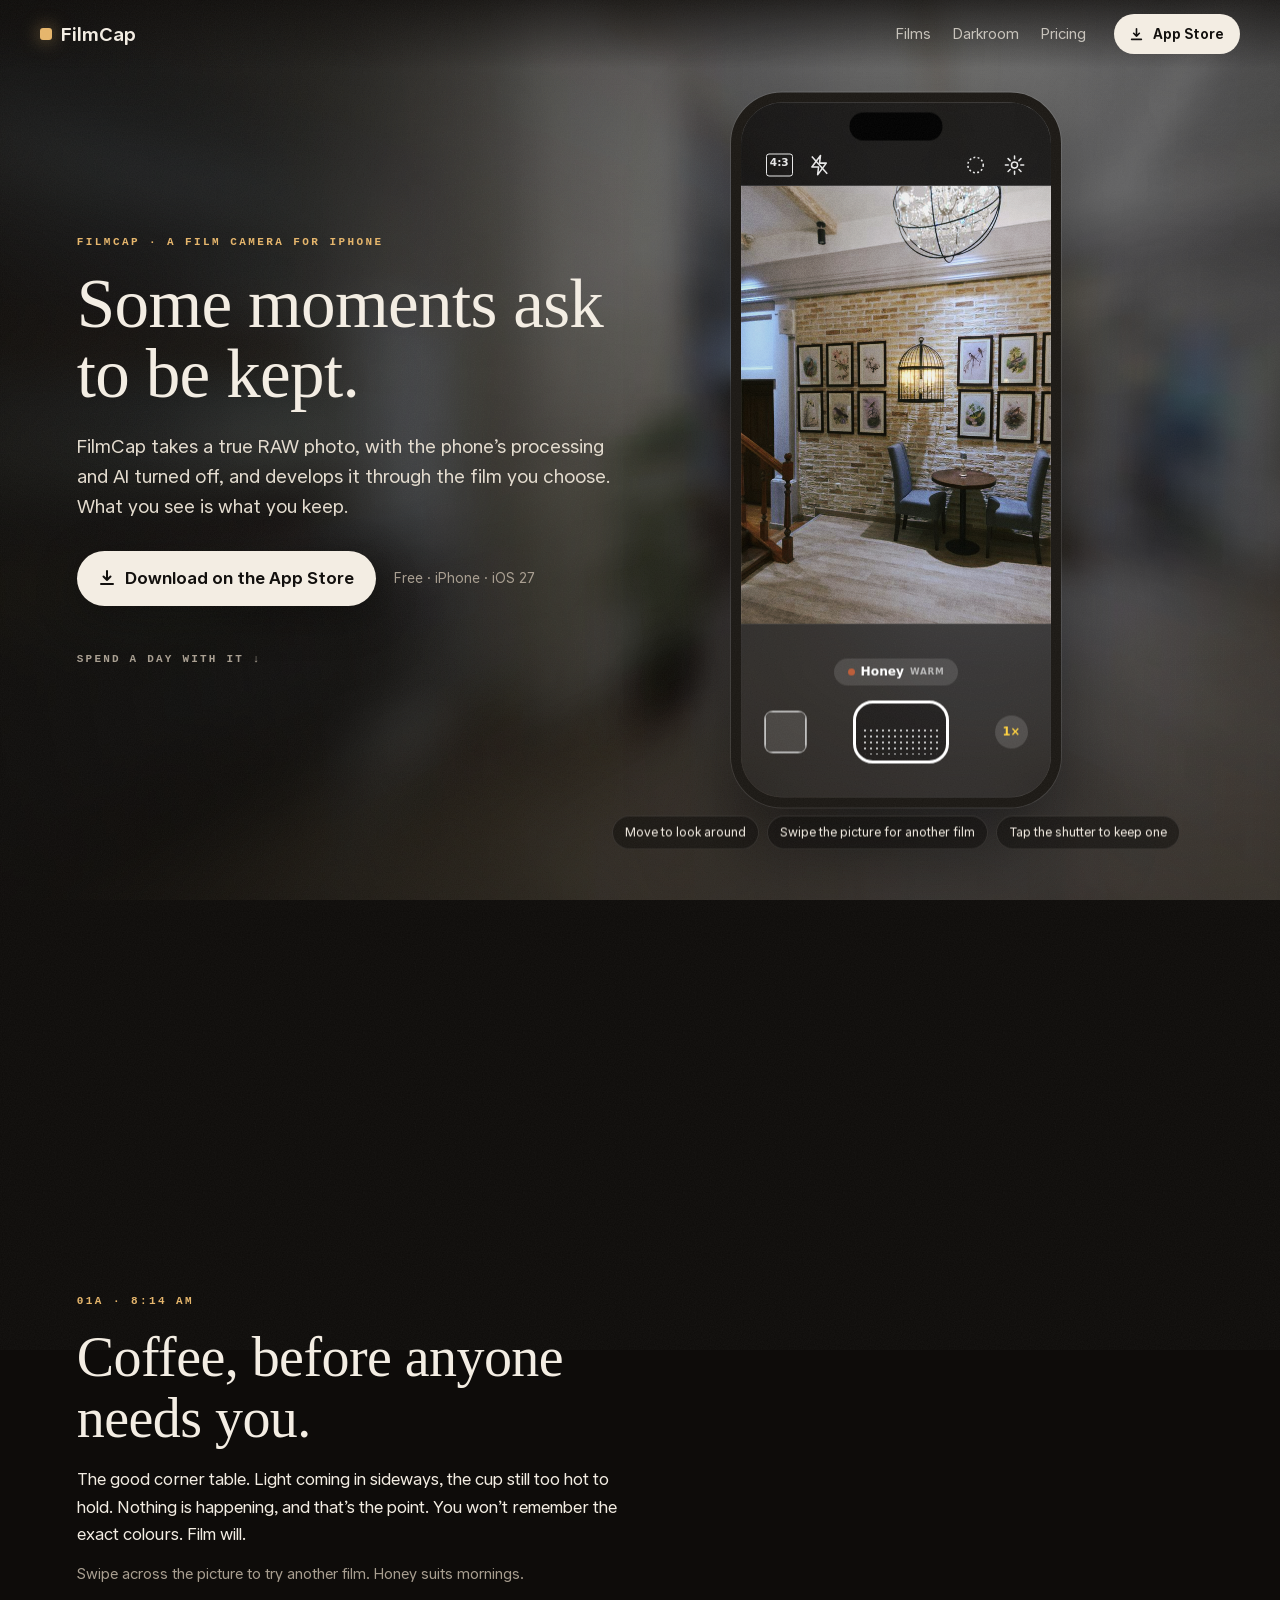
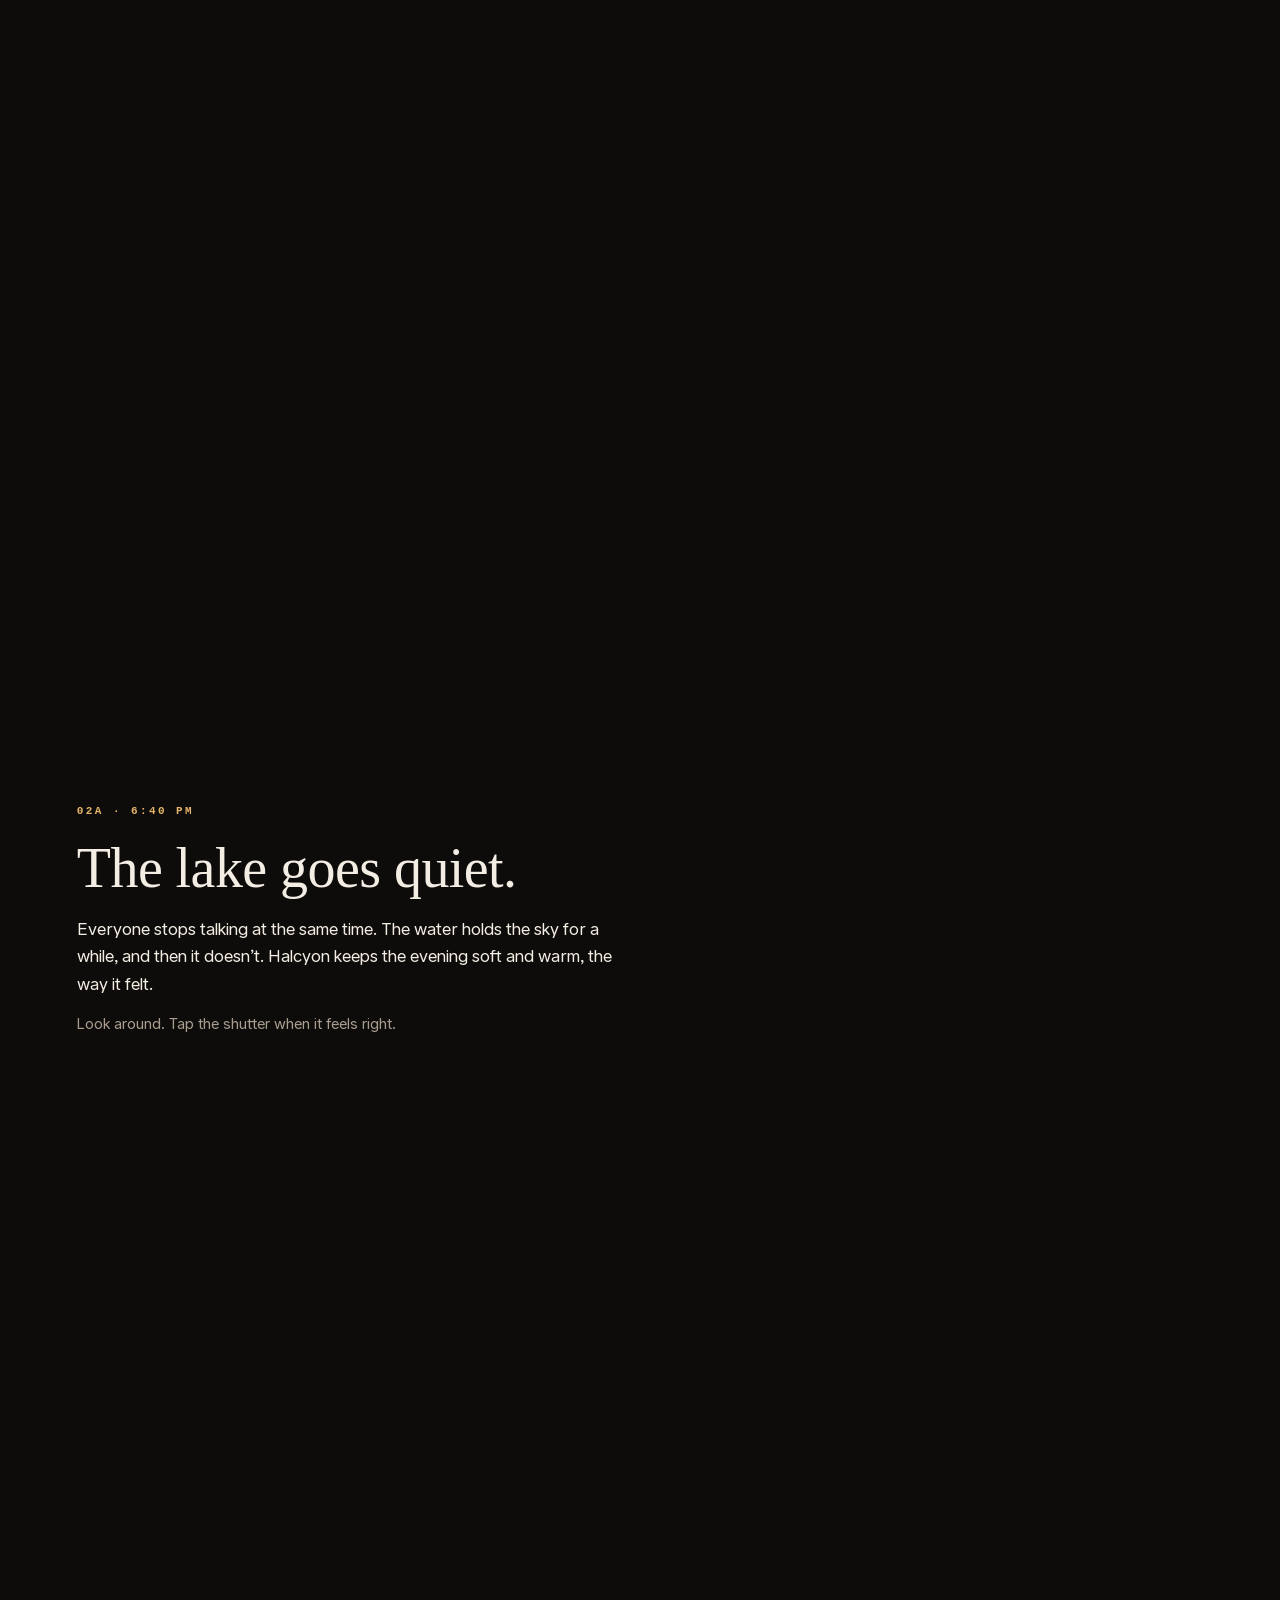
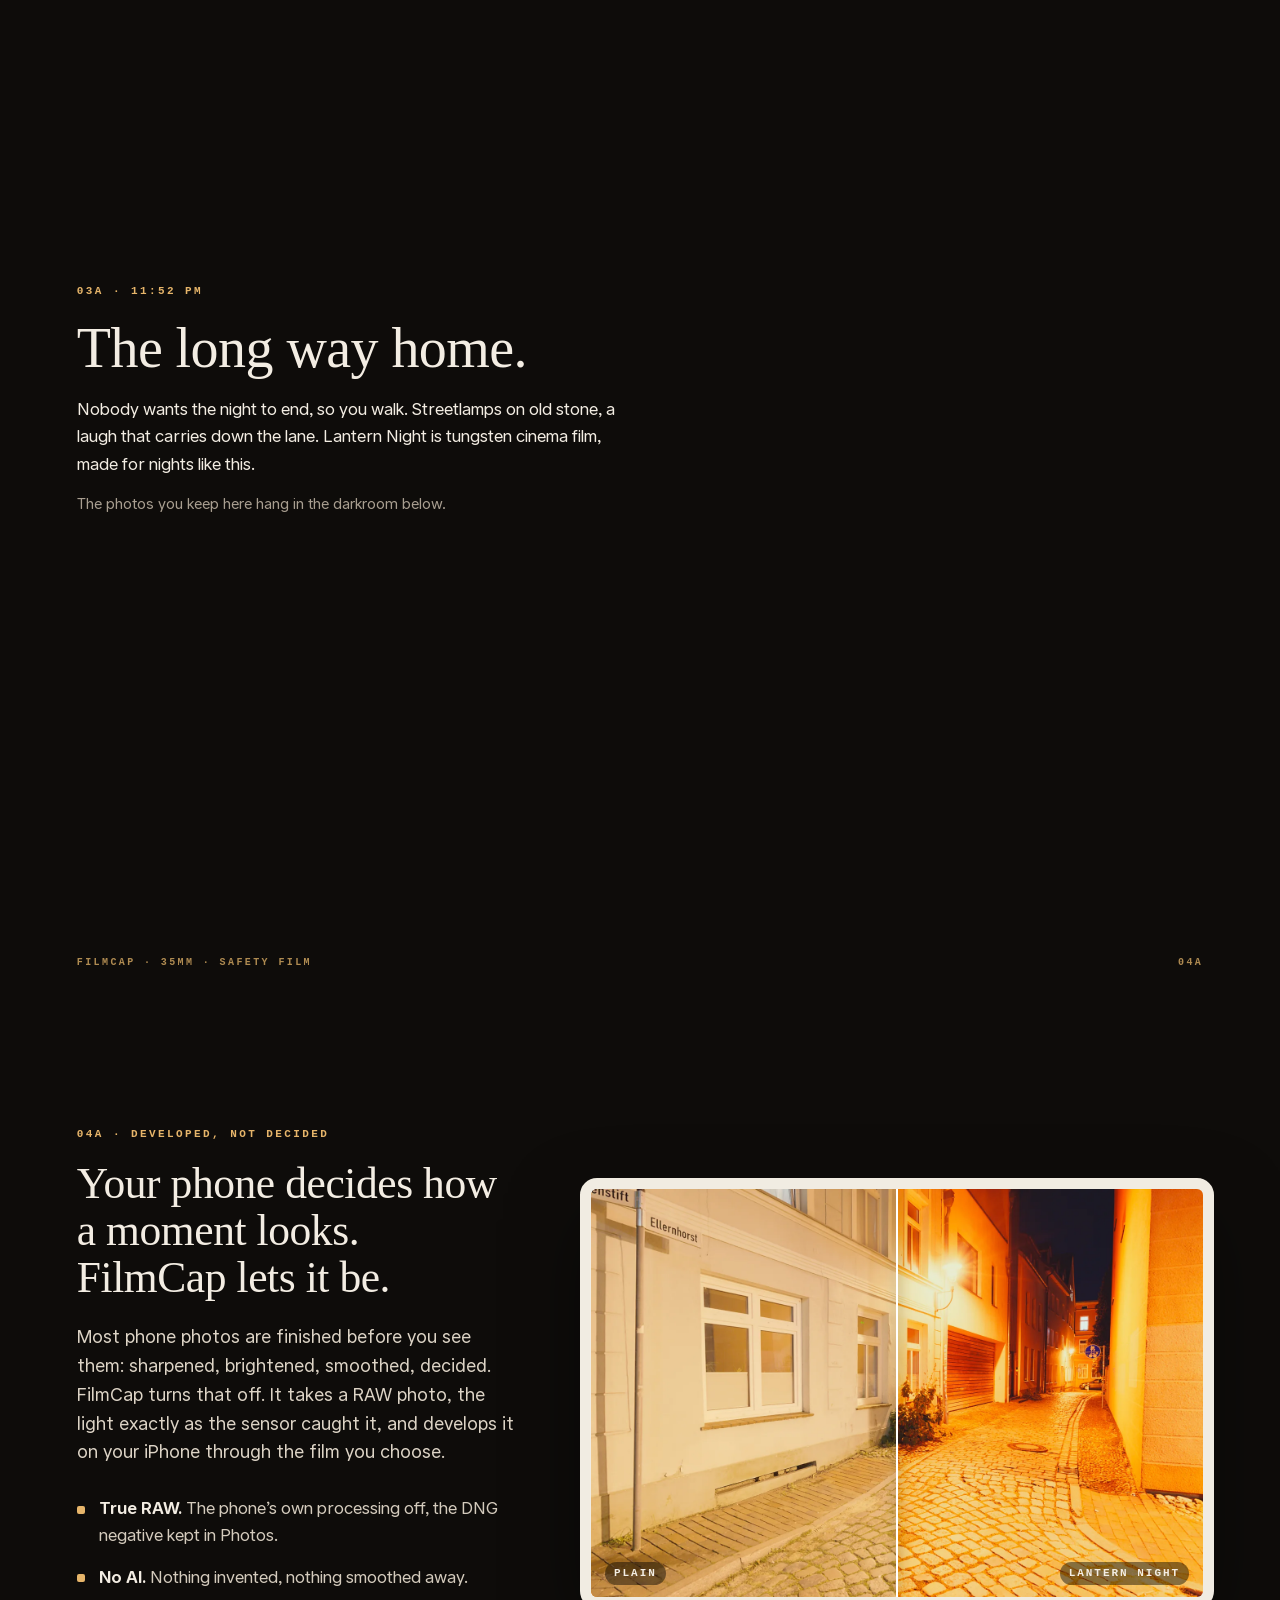
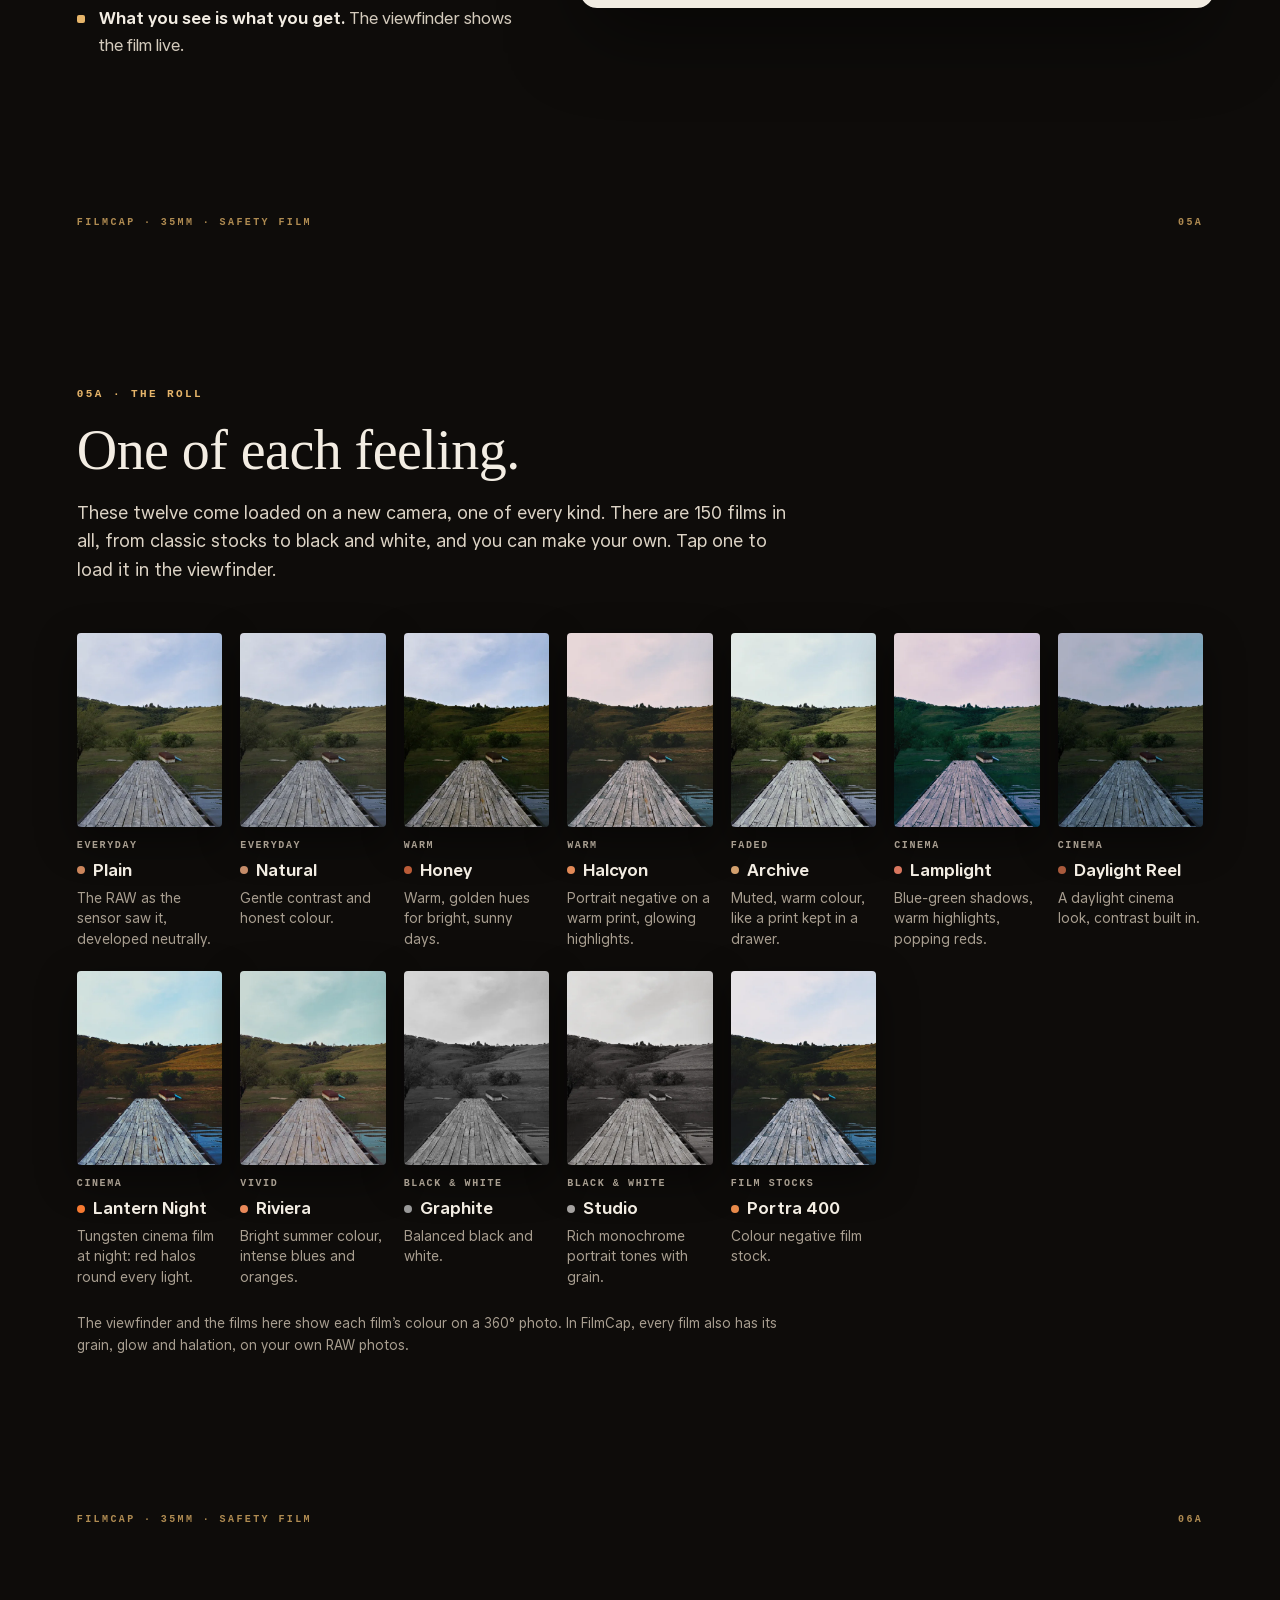
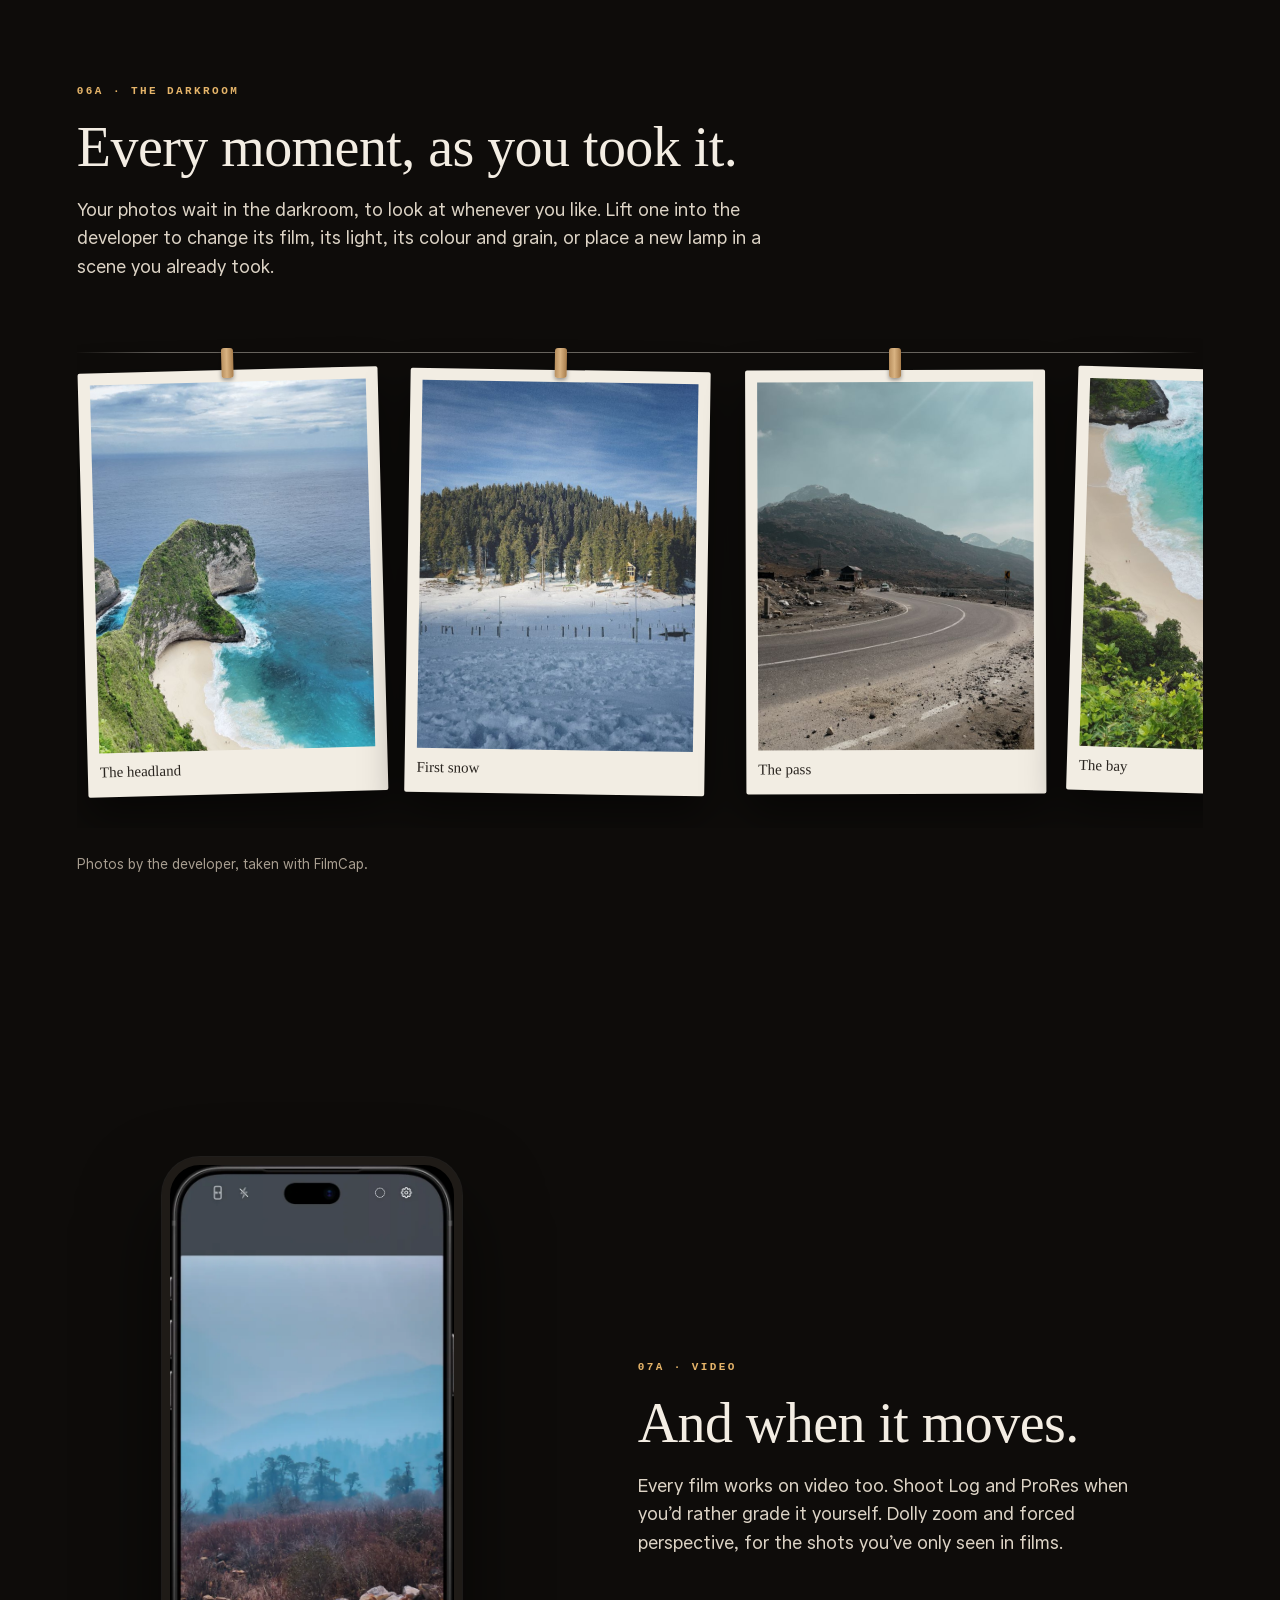
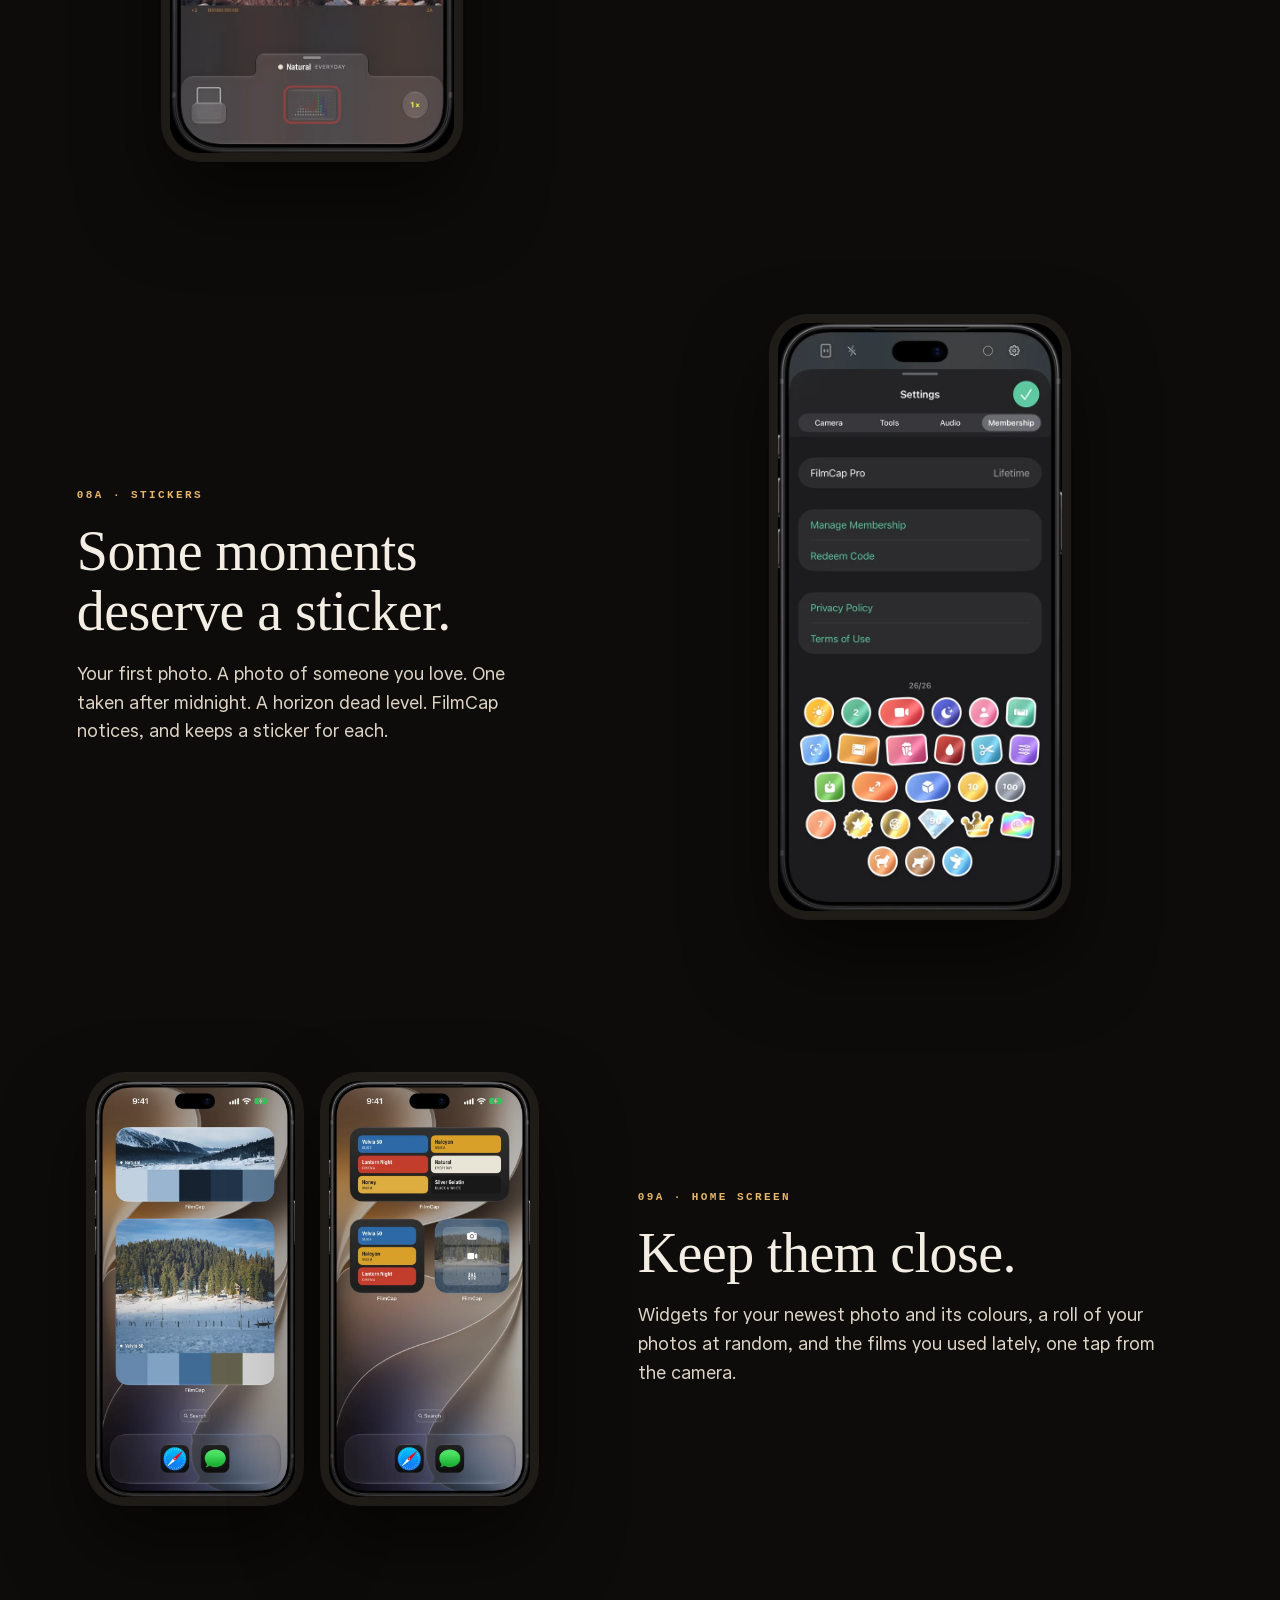
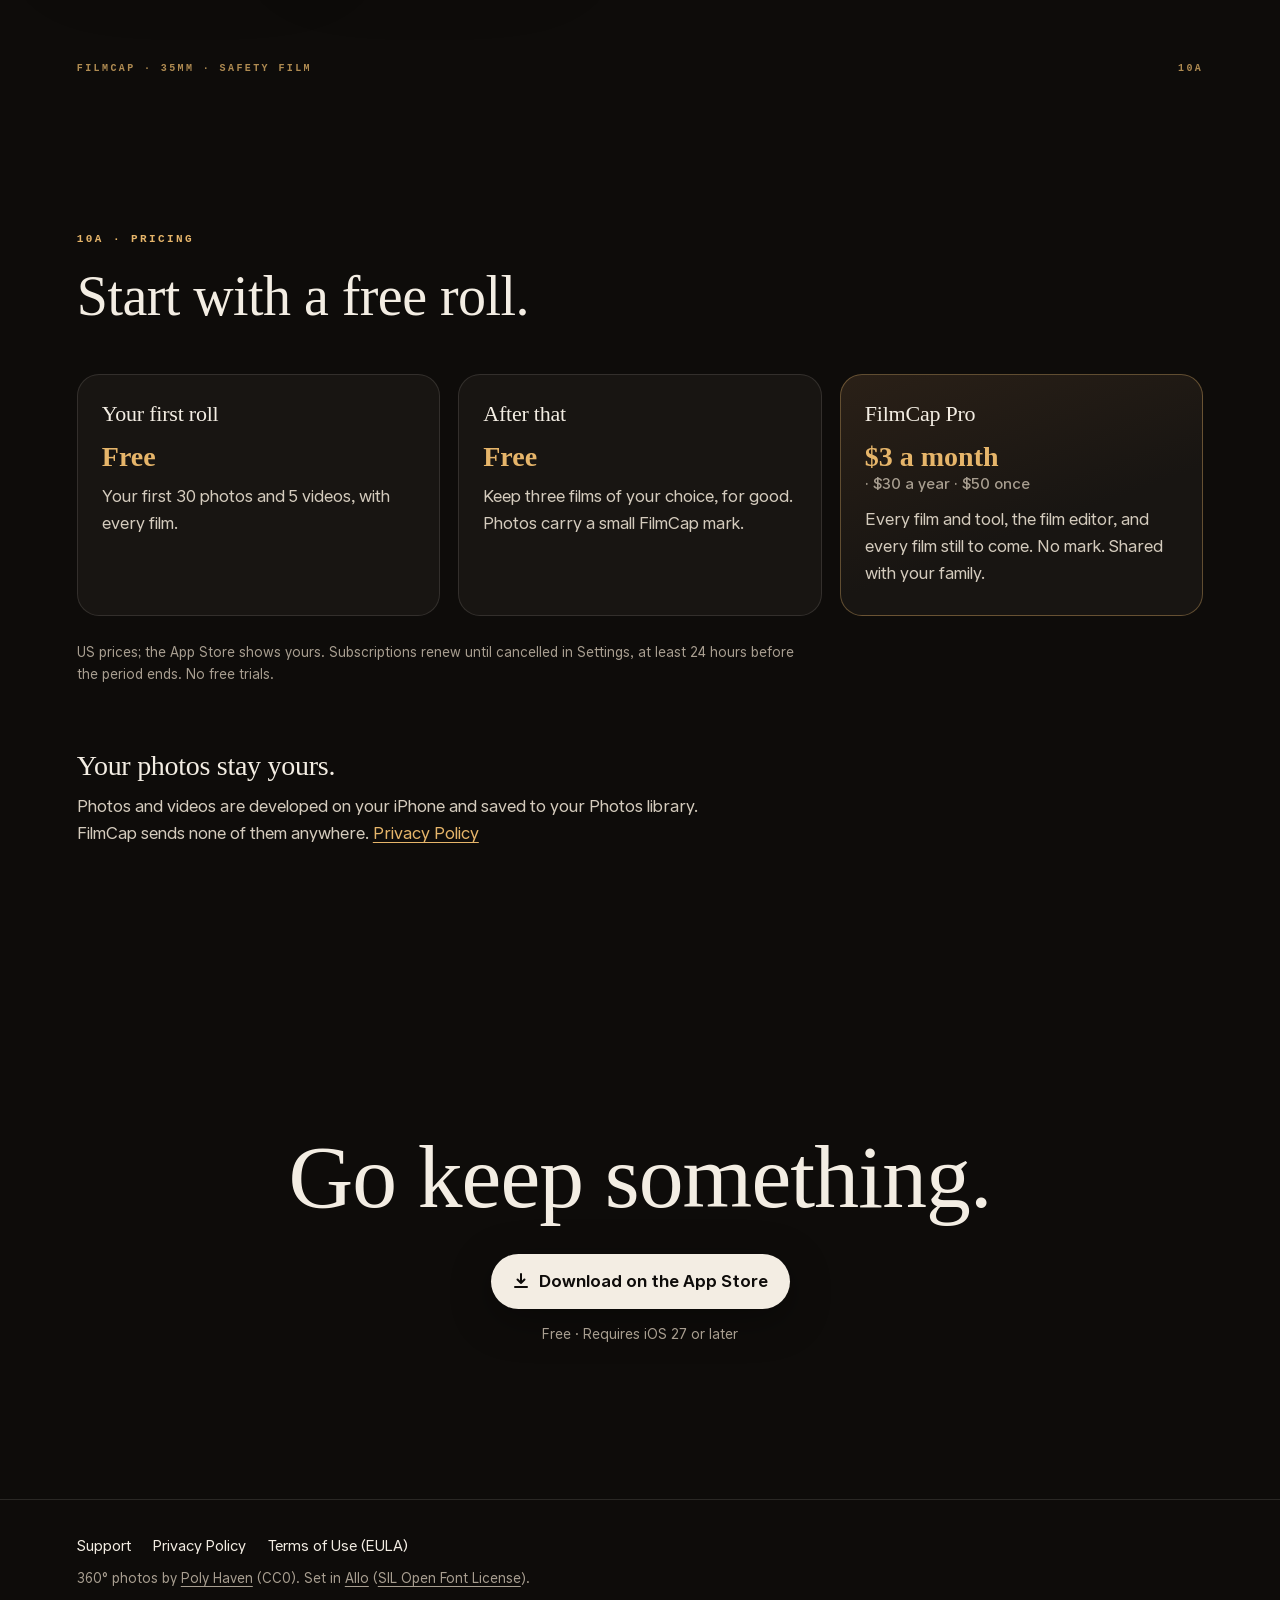
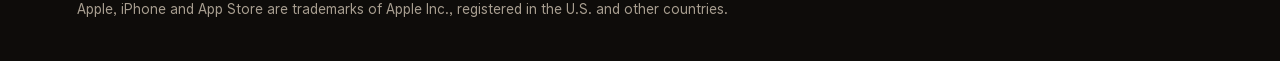
==== commit ef9a97c9: "A new home page: one day through FilmCap's viewfinder A 360° scene around a phone whose screen is a " ====
--- a/index.html
+++ b/index.html
@@ -2,110 +2,261 @@
 <html lang="en">
 <head>
   <meta charset="utf-8">
-  <meta name="viewport" content="width=device-width, initial-scale=1">
-  <title>FilmCap: Professional Camera</title>
-  <meta name="description" content="Authentic film, photo and video. Every photo starts from true RAW and develops through the film you pick.">
-  <meta property="og:title" content="FilmCap: Professional Camera">
-  <meta property="og:description" content="Authentic film, photo and video, on your iPhone.">
-  <meta property="og:image" content="img/photo-1.jpg">
-  <link rel="stylesheet" href="style.css">
+  <meta name="viewport" content="width=device-width, initial-scale=1, viewport-fit=cover">
+  <title>FilmCap: a film camera for iPhone</title>
+  <meta name="description" content="FilmCap takes a true RAW photo, with the phone's processing and AI turned off, and develops it through the film you choose. Some moments ask to be kept.">
+  <meta name="theme-color" content="#0e0c0a">
+  <meta property="og:title" content="FilmCap: a film camera for iPhone">
+  <meta property="og:description" content="Some moments ask to be kept. A true RAW photo, developed through the film you choose.">
+  <meta property="og:image" content="https://414141x0.github.io/filmcap/img/share.jpg">
+  <meta property="og:type" content="website">
+  <meta name="twitter:card" content="summary_large_image">
+  <meta name="apple-itunes-app" content="app-id=6836638549">
+  <link rel="preload" href="img/pano/cafe-soft.jpg" as="image">
+  <link rel="stylesheet" href="home.css">
 </head>
-<body class="home">
-
-<header class="hero">
-  <a class="brand" href="./">FilmCap</a>
-  <div class="hero-grid">
+<body>
+
+<a class="skip" href="#develop">Skip the viewfinder</a>
+
+<header class="bar">
+  <a class="brand" href="./" aria-label="FilmCap, home">FilmCap</a>
+  <nav aria-label="Sections">
+    <a href="#films">Films</a>
+    <a href="#darkroom">Darkroom</a>
+    <a href="#pricing">Pricing</a>
+  </nav>
+  <a class="store small" href="https://apps.apple.com/app/id6836638549">App Store</a>
+</header>
+
+<main>
+
+<!-- One day through the viewfinder: the world around the phone, the phone's picture through a film. -->
+<section class="story" id="story" aria-label="A day with FilmCap">
+  <div class="stage">
+    <canvas id="world" aria-hidden="true"></canvas>
+    <div class="veil" aria-hidden="true"></div>
+
+    <div class="phone" id="phone">
+      <div class="screen">
+        <div class="island" aria-hidden="true"></div>
+        <div class="topbar" aria-hidden="true">
+          <span class="ico ratio">4:3</span>
+          <svg class="ico" viewBox="0 0 24 24"><path d="M13 2 4 14h7l-1 8 9-12h-7z" fill="none" stroke="currentColor" stroke-width="1.6" stroke-linejoin="round"/><path d="M4 3l16 18" stroke="currentColor" stroke-width="1.6"/></svg>
+          <span class="spacer"></span>
+          <svg class="ico" viewBox="0 0 24 24"><circle cx="12" cy="12" r="8" fill="none" stroke="currentColor" stroke-width="1.6" stroke-dasharray="2 2.4"/></svg>
+          <svg class="ico" viewBox="0 0 24 24"><circle cx="12" cy="12" r="3.2" fill="none" stroke="currentColor" stroke-width="1.6"/><path d="M12 2.5v3M12 18.5v3M2.5 12h3M18.5 12h3M5.3 5.3l2.1 2.1M16.6 16.6l2.1 2.1M5.3 18.7l2.1-2.1M16.6 7.4l2.1-2.1" stroke="currentColor" stroke-width="1.6" stroke-linecap="round"/></svg>
+        </div>
+        <div class="viewport" id="viewport" tabindex="0" role="group"
+             aria-label="FilmCap's viewfinder. Swipe, or use the left and right arrow keys, for another film.">
+          <img class="fallback" src="img/camera.webp" alt="FilmCap's camera, a cliff over a turquoise sea in the viewfinder" hidden>
+          <div class="filmname" id="filmname" aria-hidden="true"></div>
+          <div class="flash" id="flash" aria-hidden="true"></div>
+        </div>
+        <div class="deck">
+          <button class="pill" id="pill" type="button" aria-label="Next film">
+            <span class="dot" id="dot"></span><span id="pillname">Honey</span><span class="kind" id="pillkind">Warm</span>
+          </button>
+          <div class="controls">
+            <a class="pocket" id="pocket" href="#darkroom" aria-label="Your darkroom">
+              <img id="pocketimg" alt="" hidden>
+            </a>
+            <button class="shutter" id="shutter" type="button" aria-label="Take a photo">
+              <span class="hist" aria-hidden="true"></span>
+            </button>
+            <span class="zoom" aria-hidden="true">1×</span>
+          </div>
+        </div>
+      </div>
+      <div class="below">
+        <button class="tilt" id="tilt" type="button" hidden>Move your phone to look around</button>
+        <p class="hints" id="hints" aria-hidden="true">
+          <span class="hint look">Move to look around</span>
+          <span class="hint swipe">Swipe the picture for another film</span>
+          <span class="hint keep">Tap the shutter to keep one</span>
+        </p>
+      </div>
+    </div>
+
+    <p class="live" id="live" aria-live="polite"></p>
+  </div>
+
+  <div class="chapters">
+    <article class="chapter intro" data-scene="cafe" data-film="style.gold">
+      <div class="card">
+        <p class="edge">FILMCAP · A FILM CAMERA FOR IPHONE</p>
+        <h1>Some moments ask to be kept.</h1>
+        <p class="lede">FilmCap takes a true RAW photo, with the phone’s processing and AI turned off, and develops it through the film you choose. What you see is what you keep.</p>
+        <p class="cta">
+          <a class="store" href="https://apps.apple.com/app/id6836638549">Download on the App Store</a>
+          <span class="meta">Free · iPhone · iOS 27</span>
+        </p>
+        <p class="next" aria-hidden="true">Spend a day with it ↓</p>
+      </div>
+    </article>
+
+    <article class="chapter" data-scene="cafe" data-film="style.gold">
+      <div class="card">
+        <p class="edge">01A · 8:14 AM</p>
+        <h2>Coffee, before anyone needs you.</h2>
+        <p>The good corner table. Light coming in sideways, the cup still too hot to hold. Nothing is happening, and that’s the point. You won’t remember the exact colours. Film will.</p>
+        <p class="aside">Swipe across the picture to try another film. Honey suits mornings.</p>
+      </div>
+    </article>
+
+    <article class="chapter" data-scene="lake" data-film="emulsion.halcyon">
+      <div class="card">
+        <p class="edge">02A · 6:40 PM</p>
+        <h2>The lake goes quiet.</h2>
+        <p>Everyone stops talking at the same time. The water holds the sky for a while, and then it doesn’t. Halcyon keeps the evening soft and warm, the way it felt.</p>
+        <p class="aside">Look around. Tap the shutter when it feels right.</p>
+      </div>
+    </article>
+
+    <article class="chapter" data-scene="night" data-film="emulsion.lantern">
+      <div class="card">
+        <p class="edge">03A · 11:52 PM</p>
+        <h2>The long way home.</h2>
+        <p>Nobody wants the night to end, so you walk. Streetlamps on old stone, a laugh that carries down the lane. Lantern Night is tungsten cinema film, made for nights like this.</p>
+        <p class="aside" id="keptline">The photos you keep here hang in the darkroom below.</p>
+      </div>
+    </article>
+  </div>
+</section>
+
+<div class="strip" aria-hidden="true"><span>FILMCAP · 35MM · SAFETY FILM</span><span>04A</span></div>
+
+<section class="develop" id="develop">
+  <div class="copy">
+    <p class="edge">04A · DEVELOPED, NOT DECIDED</p>
+    <h2>Your phone decides how a moment looks. FilmCap lets it be.</h2>
+    <p>Most phone photos are finished before you see them: sharpened, brightened, smoothed, decided. FilmCap turns that off. It takes a RAW photo, the light exactly as the sensor caught it, and develops it on your iPhone through the film you choose.</p>
+    <ul class="facts">
+      <li><strong>True RAW.</strong> The phone’s own processing off, the DNG negative kept in Photos.</li>
+      <li><strong>No AI.</strong> Nothing invented, nothing smoothed away.</li>
+      <li><strong>What you see is what you get.</strong> The viewfinder shows the film live.</li>
+    </ul>
+  </div>
+  <figure class="compare" id="compare">
+    <img src="img/views/night-lantern.webp" alt="A cobbled lane at night through Lantern Night: warm, glowing streetlight" width="1500" height="1000" loading="lazy">
+    <div class="before" id="before">
+      <img src="img/views/night-plain.webp" alt="The same lane developed plainly" width="1500" height="1000" loading="lazy">
+    </div>
+    <input class="handle" id="handle" type="range" min="0" max="100" value="50" aria-label="Compare plain and Lantern Night">
+    <figcaption><span>Plain</span><span>Lantern Night</span></figcaption>
+  </figure>
+</section>
+
+<div class="strip" aria-hidden="true"><span>FILMCAP · 35MM · SAFETY FILM</span><span>05A</span></div>
+
+<section class="films" id="films">
+  <header class="head">
+    <p class="edge">05A · THE ROLL</p>
+    <h2>One of each feeling.</h2>
+    <p>These twelve come loaded on a new camera, one of every kind. There are 150 films in all, from classic stocks to black and white, and you can make your own. Tap one to load it in the viewfinder.</p>
+  </header>
+  <ol class="wall" id="wall"></ol>
+  <p class="note">The viewfinder and the films here show each film’s colour on a 360° photo. In FilmCap, every film also has its grain, glow and halation, on your own RAW photos.</p>
+</section>
+
+<div class="strip" aria-hidden="true"><span>FILMCAP · 35MM · SAFETY FILM</span><span>06A</span></div>
+
+<section class="darkroom" id="darkroom">
+  <header class="head">
+    <p class="edge">06A · THE DARKROOM</p>
+    <h2 id="darkroomtitle">Every moment, as you took it.</h2>
+    <p id="darkroomline">Your photos wait in the darkroom, to look at whenever you like. Lift one into the developer to change its film, its light, its colour and grain, or place a new lamp in a scene you already took.</p>
+  </header>
+  <div class="line" id="line" tabindex="0" aria-label="Photos on the line">
+    <figure class="print sample"><img src="img/photo-1.jpg" alt="A green headland over a turquoise sea" loading="lazy"><figcaption>The headland</figcaption></figure>
+    <figure class="print sample"><img src="img/photo-2.jpg" alt="A pine forest above a snowfield" loading="lazy"><figcaption>First snow</figcaption></figure>
+    <figure class="print sample"><img src="img/photo-3.jpg" alt="A mountain road under a grey sky" loading="lazy"><figcaption>The pass</figcaption></figure>
+    <figure class="print sample"><img src="img/photo-4.jpg" alt="A white beach seen from a cliff" loading="lazy"><figcaption>The bay</figcaption></figure>
+    <figure class="print sample"><img src="img/photo-5.jpg" alt="Misty hills over red scrub" loading="lazy"><figcaption>Morning mist</figcaption></figure>
+    <figure class="print sample"><img src="img/photo-6.jpg" alt="Snow and mountains in soft light" loading="lazy"><figcaption>Last light</figcaption></figure>
+  </div>
+  <p class="note">Photos by the developer, taken with FilmCap.</p>
+</section>
+
+<section class="pair-sections">
+  <article class="feature">
+    <img class="shot" src="img/video.webp" width="640" height="1326" alt="FilmCap's video mode, a misty forest in the viewfinder" loading="lazy">
     <div>
-      <h1>Authentic film,<br>photo &amp; video.</h1>
-      <p class="lede">Every photo starts from true RAW, with the iPhone's own processing off, and develops through the film you pick. 150 films and more, or make your own.</p>
-      <p class="cta">
-        <a class="button" href="https://testflight.apple.com/join/mrzy7V6C">Join the beta</a>
-        <span class="soon">On the App Store soon</span>
-      </p>
-    </div>
-    <img class="phone" src="img/camera.webp" width="640" height="1326" alt="FilmCap's camera, a cliff over a turquoise sea in the viewfinder">
-  </div>
-</header>
-
-<section class="prints" aria-label="Photos">
-  <h2>Authentic film, your photo.</h2>
-  <div class="line">
-    <img src="img/photo-1.jpg" alt="A green headland over a turquoise sea" loading="lazy">
-    <img src="img/photo-2.jpg" alt="A pine forest above a snowfield" loading="lazy">
-    <img src="img/photo-3.jpg" alt="A mountain road under a grey sky" loading="lazy">
-    <img src="img/photo-4.jpg" alt="A white beach seen from a cliff" loading="lazy">
-    <img src="img/photo-5.jpg" alt="Misty hills over red scrub" loading="lazy">
-    <img src="img/photo-6.jpg" alt="Snow and mountains in soft light" loading="lazy">
-  </div>
-</section>
-
-<section class="feature">
-  <img class="phone" src="img/controls.webp" width="640" height="1326" alt="The dials down the side of the viewfinder, white balance turned out" loading="lazy">
-  <div>
-    <h2>Four dials by the frame</h2>
-    <p>Focus, white balance, shutter and exposure sit beside the picture. Tap one and a wheel turns out. The shutter button is a live histogram, so you see the light before you shoot.</p>
-  </div>
-</section>
-
-<section class="feature flip">
-  <img class="phone" src="img/darkroom.webp" width="640" height="1326" alt="Prints hanging on lines by day in the darkroom" loading="lazy">
-  <div>
-    <h2>Photos hang up to dry</h2>
-    <p>Lift one into the developer and reprint it from its negative. Faders for light, tone, colour and texture, masks for the sky or a subject, and lamps you place in the scene.</p>
-  </div>
-</section>
-
-<section class="feature">
-  <img class="phone" src="img/film-editor.webp" width="640" height="1326" alt="A film's sliders over the live viewfinder" loading="lazy">
-  <div>
-    <h2>Or create your own</h2>
-    <p>Open any film and change it while you watch the viewfinder. Keep it as a film of your own.</p>
-  </div>
-</section>
-
-<section class="feature flip">
-  <img class="phone" src="img/video.webp" width="640" height="1326" alt="Video mode with a misty forest in the viewfinder" loading="lazy">
-  <div>
-    <h2>Video Mode</h2>
-    <p>The same films apply to video, with dolly zoom.</p>
-  </div>
-</section>
-
-<section class="feature">
-  <div class="pair">
-    <img class="phone" src="img/widgets-prints.webp" width="640" height="1326" alt="Home Screen widgets: a print over its five colours" loading="lazy">
-    <img class="phone" src="img/widgets-films.webp" width="640" height="1326" alt="Home Screen widgets: recent films and quick buttons" loading="lazy">
-  </div>
-  <div>
-    <h2>Your prints, close at hand</h2>
-    <p>Widgets for your newest print and its five colours, a roll of your prints at random, the films you used lately, and one tap to a photo, a video or the editor.</p>
-  </div>
-</section>
-
-<section class="feature flip">
-  <img class="phone" src="img/stickers.webp" width="640" height="1326" alt="Stickers earned, in Settings" loading="lazy">
-  <div>
-    <h2>Hidden achievements</h2>
-    <p>Stickers to celebrate the moments you cherish: the first cat, a level horizon, a photo after midnight.</p>
-  </div>
-</section>
-
-<section class="plain">
-  <h2>Try it free</h2>
-  <p>The first 30 photos and 5 videos come with every film. FilmCap Pro opens every film and tool: monthly, yearly, or once for life. Shared with your family.</p>
-  <h2>Your photos stay yours</h2>
-  <p>Photos and videos are developed on your iPhone and saved to your Photos library. FilmCap sends none of them anywhere. <a href="privacy.html">Privacy Policy</a></p>
-  <p class="cta"><a class="button" href="https://testflight.apple.com/join/mrzy7V6C">Join the beta</a></p>
-</section>
-
-<footer>
-  <nav class="links">
+      <p class="edge">07A · VIDEO</p>
+      <h2>And when it moves.</h2>
+      <p>Every film works on video too. Shoot Log and ProRes when you’d rather grade it yourself. Dolly zoom and forced perspective, for the shots you’ve only seen in films.</p>
+    </div>
+  </article>
+  <article class="feature flip">
+    <img class="shot" src="img/stickers.webp" width="640" height="1326" alt="Stickers earned in FilmCap" loading="lazy">
+    <div>
+      <p class="edge">08A · STICKERS</p>
+      <h2>Some moments deserve a sticker.</h2>
+      <p>Your first photo. A photo of someone you love. One taken after midnight. A horizon dead level. FilmCap notices, and keeps a sticker for each.</p>
+    </div>
+  </article>
+  <article class="feature">
+    <div class="duo">
+      <img class="shot" src="img/widgets-prints.webp" width="640" height="1326" alt="Home Screen widgets: a print over its colours" loading="lazy">
+      <img class="shot" src="img/widgets-films.webp" width="640" height="1326" alt="Home Screen widgets: recent films and quick buttons" loading="lazy">
+    </div>
+    <div>
+      <p class="edge">09A · HOME SCREEN</p>
+      <h2>Keep them close.</h2>
+      <p>Widgets for your newest photo and its colours, a roll of your photos at random, and the films you used lately, one tap from the camera.</p>
+    </div>
+  </article>
+</section>
+
+<div class="strip" aria-hidden="true"><span>FILMCAP · 35MM · SAFETY FILM</span><span>10A</span></div>
+
+<section class="pricing" id="pricing">
+  <header class="head">
+    <p class="edge">10A · PRICING</p>
+    <h2>Start with a free roll.</h2>
+  </header>
+  <div class="plans">
+    <div class="plan">
+      <h3>Your first roll</h3>
+      <p class="price">Free</p>
+      <p>Your first 30 photos and 5 videos, with every film.</p>
+    </div>
+    <div class="plan">
+      <h3>After that</h3>
+      <p class="price">Free</p>
+      <p>Keep three films of your choice, for good. Photos carry a small FilmCap mark.</p>
+    </div>
+    <div class="plan pro">
+      <h3>FilmCap Pro</h3>
+      <p class="price">$3 a month<span> · $30 a year · $50 once</span></p>
+      <p>Every film and tool, the film editor, and every film still to come. No mark. Shared with your family.</p>
+    </div>
+  </div>
+  <p class="note">US prices; the App Store shows yours. Subscriptions renew until cancelled in Settings, at least 24 hours before the period ends. No free trials.</p>
+  <div class="private">
+    <h3>Your photos stay yours.</h3>
+    <p>Photos and videos are developed on your iPhone and saved to your Photos library. FilmCap sends none of them anywhere. <a href="privacy.html">Privacy Policy</a></p>
+  </div>
+</section>
+
+<section class="end">
+  <h2>Go keep something.</h2>
+  <p class="cta"><a class="store" href="https://apps.apple.com/app/id6836638549">Download on the App Store</a></p>
+  <p class="meta">Free · Requires iOS 27 or later</p>
+</section>
+
+</main>
+
+<footer class="foot">
+  <nav class="links" aria-label="About FilmCap">
+    <a href="support.html">Support</a>
     <a href="privacy.html">Privacy Policy</a>
-    <a href="support.html">Support</a>
     <a href="https://www.apple.com/legal/internet-services/itunes/dev/stdeula/">Terms of Use (EULA)</a>
   </nav>
-  <p>Set in <a href="https://github.com/joshpuckett/allo">Allo</a> (SIL Open Font License, <a href="fonts/Allo-OFL.txt">licence</a>).</p>
+  <p>360° photos by <a href="https://polyhaven.com">Poly Haven</a> (CC0). Set in <a href="https://github.com/joshpuckett/allo">Allo</a> (<a href="fonts/Allo-OFL.txt">SIL Open Font License</a>).</p>
+  <p>Apple, iPhone and App Store are trademarks of Apple Inc., registered in the U.S. and other countries.</p>
 </footer>
 
+<script src="home.js" defer></script>
 </body>
 </html>
--- a/home.css
+++ b/home.css
@@ -0,0 +1,610 @@
+@font-face {
+  font-family: "Allo";
+  src: url("fonts/AlloVariable.woff2") format("woff2");
+  font-weight: 100 900;
+  font-display: swap;
+}
+
+/* A camera's back, black; cream ink; the amber of a film's edge printing (the app's onboarding). */
+:root {
+  --gate: #0e0c0a;
+  --raised: #181512;
+  --ink: #f3ede3;
+  --soft: #a89e90;
+  --faint: rgba(243, 237, 227, 0.12);
+  --amber: #e6b56a;
+  --scene: #e9b98a;
+  --serif: ui-serif, "New York", "Iowan Old Style", "Palatino Linotype", Georgia, serif;
+  --mono: ui-monospace, "SF Mono", Menlo, Consolas, monospace;
+  --sans: "Allo", system-ui, -apple-system, "Segoe UI", sans-serif;
+  color-scheme: dark;
+}
+
+* { box-sizing: border-box; }
+html { -webkit-text-size-adjust: 100%; scroll-behavior: smooth; }
+@media (prefers-reduced-motion: reduce) { html { scroll-behavior: auto; } }
+
+body {
+  margin: 0;
+  background: var(--gate);
+  color: var(--ink);
+  font: 17px/1.6 var(--sans);
+  overflow-x: hidden;
+}
+
+/* A breath of grain over everything. */
+body::after {
+  content: "";
+  position: fixed;
+  inset: -50%;
+  pointer-events: none;
+  z-index: 50;
+  opacity: 0.07;
+  background-image: url("data:image/svg+xml,%3Csvg xmlns='http://www.w3.org/2000/svg' width='160' height='160'%3E%3Cfilter id='n'%3E%3CfeTurbulence type='fractalNoise' baseFrequency='.85' numOctaves='2' stitchTiles='stitch'/%3E%3CfeColorMatrix values='0 0 0 0 1 0 0 0 0 1 0 0 0 0 1 0 0 0 .6 0'/%3E%3C/filter%3E%3Crect width='160' height='160' filter='url(%23n)'/%3E%3C/svg%3E");
+}
+
+a { color: var(--amber); text-underline-offset: 3px; }
+h1, h2, h3 { font-family: var(--serif); font-weight: 500; letter-spacing: -0.01em; margin: 0; }
+h1 { font-size: clamp(42px, 5.4vw, 76px); line-height: 1.02; }
+h2 { font-size: clamp(32px, 4.4vw, 56px); line-height: 1.08; }
+h3 { font-size: 24px; line-height: 1.2; }
+p { margin: 0; }
+
+.edge {
+  font: 600 11px/1.4 var(--mono);
+  letter-spacing: 0.22em;
+  color: var(--amber);
+  margin-bottom: 18px;
+}
+
+.skip { position: absolute; left: -999px; top: 8px; z-index: 100; background: var(--ink); color: var(--gate); padding: 8px 12px; border-radius: 8px; }
+.skip:focus { left: 16px; }
+
+/* ———————————————————————————————— The bar */
+
+.bar {
+  position: fixed;
+  inset: 0 0 auto;
+  z-index: 40;
+  display: flex;
+  align-items: center;
+  gap: 28px;
+  padding: max(14px, env(safe-area-inset-top)) clamp(16px, 4vw, 40px) 14px;
+  background: linear-gradient(rgba(14, 12, 10, 0.72), rgba(14, 12, 10, 0));
+  transition: background-color 0.4s;
+}
+/* Past the story, over the page's own words: a bar of its own. */
+.past .bar {
+  background: rgba(14, 12, 10, 0.78);
+  -webkit-backdrop-filter: blur(18px) saturate(1.2);
+  backdrop-filter: blur(18px) saturate(1.2);
+  border-bottom: 1px solid var(--faint);
+}
+.brand {
+  font: 650 19px/1 var(--sans);
+  color: var(--ink);
+  text-decoration: none;
+  display: inline-flex;
+  align-items: center;
+  gap: 9px;
+}
+.brand::before {
+  content: "";
+  width: 12px;
+  height: 12px;
+  border-radius: 3px;
+  background: var(--amber);
+  box-shadow: 0 0 18px rgba(230, 181, 106, 0.6);
+}
+.bar nav { display: flex; gap: 22px; margin-left: auto; }
+.bar nav a { color: var(--ink); opacity: 0.75; text-decoration: none; font-size: 15px; }
+.bar nav a:hover { opacity: 1; }
+
+.store {
+  display: inline-flex;
+  align-items: center;
+  gap: 10px;
+  padding: 14px 22px;
+  border-radius: 999px;
+  background: var(--ink);
+  color: var(--gate);
+  font-weight: 650;
+  text-decoration: none;
+  box-shadow: 0 10px 40px rgba(0, 0, 0, 0.35);
+  transition: transform 0.2s, box-shadow 0.2s;
+}
+.store::before {
+  content: "";
+  width: 16px;
+  height: 16px;
+  background: currentColor;
+  -webkit-mask: url("data:image/svg+xml,%3Csvg xmlns='http://www.w3.org/2000/svg' viewBox='0 0 16 16'%3E%3Cpath d='M8 1v9m0 0L4.5 6.5M8 10l3.5-3.5M2 14h12' fill='none' stroke='black' stroke-width='2' stroke-linecap='round' stroke-linejoin='round'/%3E%3C/svg%3E") center/contain no-repeat;
+  mask: url("data:image/svg+xml,%3Csvg xmlns='http://www.w3.org/2000/svg' viewBox='0 0 16 16'%3E%3Cpath d='M8 1v9m0 0L4.5 6.5M8 10l3.5-3.5M2 14h12' fill='none' stroke='black' stroke-width='2' stroke-linecap='round' stroke-linejoin='round'/%3E%3C/svg%3E") center/contain no-repeat;
+}
+.store:hover { transform: translateY(-2px); box-shadow: 0 14px 50px rgba(0, 0, 0, 0.45); }
+.store.small { padding: 9px 16px; font-size: 14px; box-shadow: none; }
+.store.small::before { width: 13px; height: 13px; }
+@media (max-width: 640px) { .bar nav { display: none; } .store.small { margin-left: auto; } }
+
+/* ———————————————————————————————— The story: the world, the phone, the day */
+
+.story { position: relative; }
+.stage {
+  position: sticky;
+  top: 0;
+  height: 100vh;
+  height: 100svh;
+  overflow: hidden;
+  touch-action: pan-y;
+}
+#world { position: absolute; inset: 0; width: 100%; height: 100%; display: block; }
+.veil {
+  position: absolute;
+  inset: 0;
+  pointer-events: none;
+  background:
+    radial-gradient(120% 90% at 70% 50%, transparent 30%, rgba(14, 12, 10, 0.55) 100%),
+    linear-gradient(90deg, rgba(14, 12, 10, 0.78), rgba(14, 12, 10, 0.1) 52%, transparent);
+}
+
+.phone {
+  --w: min(330px, 26vw, 38vh);
+  position: absolute;
+  left: 70%;
+  top: 50%;
+  width: var(--w);
+  aspect-ratio: 9 / 19.5;
+  translate: -50% -50%;
+  border-radius: calc(var(--w) * 0.155);
+  /* A bezel, not a back: the screen inside it is a window onto the picture drawn behind. */
+  border: calc(var(--w) * 0.032) solid #1b1814;
+  box-shadow:
+    0 0 0 1px rgba(255, 255, 255, 0.1),
+    inset 0 0 0 1px rgba(255, 255, 255, 0.06),
+    0 40px 90px rgba(0, 0, 0, 0.6);
+  animation: hold 7s ease-in-out infinite;
+  z-index: 3;
+}
+@keyframes hold { 50% { translate: -50% calc(-50% - 6px); } }
+@media (prefers-reduced-motion: reduce) { .phone { animation: none; } }
+
+.screen {
+  position: relative;
+  height: 100%;
+  border-radius: calc(var(--w) * 0.125);
+  overflow: hidden;
+  display: flex;
+  flex-direction: column;
+  background: transparent;
+  color: #fff;
+  font-family: system-ui, -apple-system, sans-serif;
+}
+.island {
+  position: absolute;
+  top: calc(var(--w) * 0.03);
+  left: 50%;
+  translate: -50%;
+  width: 30%;
+  height: calc(var(--w) * 0.085);
+  border-radius: 999px;
+  background: #000;
+  z-index: 4;
+}
+.topbar {
+  flex: none;
+  height: 12%;
+  display: flex;
+  align-items: flex-end;
+  gap: 6%;
+  padding: 0 8% 3%;
+  background: rgba(10, 9, 8, 0.82);
+  font-size: calc(var(--w) * 0.032);
+}
+.topbar .ico { width: calc(var(--w) * 0.07); height: calc(var(--w) * 0.07); color: #fff; opacity: 0.9; }
+.topbar .ratio { width: auto; border: 1.5px solid #fff; border-radius: 3px; padding: 0 3px; font-weight: 700; line-height: 1.5; }
+.topbar .spacer { flex: 1; }
+
+.viewport {
+  position: relative;
+  flex: 1;
+  cursor: grab;
+  touch-action: none;
+  outline: none;
+}
+.viewport:focus-visible { box-shadow: inset 0 0 0 2px var(--amber); }
+.viewport.dragging { cursor: grabbing; }
+.fallback { position: absolute; inset: 0; width: 100%; height: 100%; object-fit: cover; }
+.filmname {
+  position: absolute;
+  inset: 0;
+  display: grid;
+  place-items: center;
+  font: 600 calc(var(--w) * 0.085) / 1 var(--serif);
+  text-shadow: 0 2px 20px rgba(0, 0, 0, 0.55);
+  opacity: 0;
+  transition: opacity 0.5s;
+  pointer-events: none;
+}
+.filmname.on { opacity: 1; transition-duration: 0.12s; }
+.flash { position: absolute; inset: 0; background: #fff; opacity: 0; pointer-events: none; }
+
+.deck {
+  flex: none;
+  height: 25%;
+  display: flex;
+  flex-direction: column;
+  align-items: center;
+  justify-content: center;
+  gap: 9%;
+  background: rgba(38, 36, 34, 0.55);
+  -webkit-backdrop-filter: blur(18px) saturate(1.3);
+  backdrop-filter: blur(18px) saturate(1.3);
+  border-top: 1px solid rgba(255, 255, 255, 0.08);
+}
+.pill {
+  display: inline-flex;
+  align-items: center;
+  gap: 6px;
+  padding: calc(var(--w) * 0.018) calc(var(--w) * 0.04);
+  border-radius: 999px;
+  border: 0;
+  background: rgba(255, 255, 255, 0.12);
+  color: #fff;
+  font: 600 calc(var(--w) * 0.037) / 1.2 system-ui, -apple-system, sans-serif;
+  cursor: pointer;
+}
+.pill .dot { width: 7px; height: 7px; border-radius: 50%; background: var(--scene); transition: background 0.4s; }
+.pill .kind { font-size: 0.72em; letter-spacing: 0.08em; text-transform: uppercase; opacity: 0.6; }
+.controls { width: 100%; display: flex; align-items: center; justify-content: space-around; }
+.pocket {
+  width: calc(var(--w) * 0.13);
+  height: calc(var(--w) * 0.13);
+  border-radius: 9px;
+  background: rgba(255, 255, 255, 0.12);
+  border: 1.5px solid rgba(255, 255, 255, 0.5);
+  overflow: hidden;
+  display: block;
+}
+.pocket img { width: 100%; height: 100%; object-fit: cover; display: block; }
+.pocket.got { animation: got 0.6s ease-out; }
+@keyframes got { 40% { transform: scale(1.18); } }
+.shutter {
+  width: calc(var(--w) * 0.29);
+  height: calc(var(--w) * 0.19);
+  border-radius: calc(var(--w) * 0.06);
+  border: 3px solid #fff;
+  background: rgba(0, 0, 0, 0.35);
+  padding: 6px;
+  cursor: pointer;
+  transition: transform 0.12s;
+}
+.shutter:active { transform: scale(0.93); }
+.shutter:focus-visible { outline: 2px solid var(--amber); outline-offset: 3px; }
+.hist {
+  display: block;
+  height: 100%;
+  border-radius: 6px;
+  background:
+    radial-gradient(circle, rgba(255, 255, 255, 0.85) 1.1px, transparent 1.4px) 0 0 / 6px 6px;
+  -webkit-mask: linear-gradient(to top, #000 var(--h, 55%), transparent calc(var(--h, 55%) + 1%)),
+    linear-gradient(90deg, #000, #000);
+  -webkit-mask-composite: source-in;
+  mask: linear-gradient(to top, #000 55%, transparent 56%);
+  opacity: 0.85;
+}
+.zoom {
+  width: calc(var(--w) * 0.1);
+  height: calc(var(--w) * 0.1);
+  border-radius: 50%;
+  background: rgba(255, 255, 255, 0.14);
+  display: grid;
+  place-items: center;
+  font: 700 calc(var(--w) * 0.035) / 1 system-ui, sans-serif;
+  color: #ffd23f;
+}
+
+.below {
+  position: absolute;
+  top: 100%;
+  left: 50%;
+  translate: -50%;
+  margin-top: 18px;
+  display: flex;
+  flex-direction: column;
+  align-items: center;
+  gap: 10px;
+  width: max-content;
+  max-width: 92vw;
+}
+.hints {
+  display: flex;
+  flex-wrap: wrap;
+  justify-content: center;
+  gap: 8px;
+  transition: opacity 0.6s;
+  pointer-events: none;
+}
+.hint {
+  padding: 6px 12px;
+  border-radius: 999px;
+  background: rgba(14, 12, 10, 0.55);
+  -webkit-backdrop-filter: blur(10px);
+  backdrop-filter: blur(10px);
+  border: 1px solid var(--faint);
+  color: var(--ink);
+  font-size: 12.5px;
+}
+.hints.quiet { opacity: 0; }
+.tilt {
+  padding: 9px 16px;
+  border-radius: 999px;
+  border: 1px solid var(--faint);
+  background: rgba(14, 12, 10, 0.6);
+  color: var(--ink);
+  font: 600 14px/1 var(--sans);
+  -webkit-backdrop-filter: blur(10px);
+  backdrop-filter: blur(10px);
+}
+.live { position: absolute; width: 1px; height: 1px; overflow: hidden; clip-path: inset(50%); }
+
+.chapters { position: relative; margin-top: -100vh; margin-top: -100svh; z-index: 4; pointer-events: none; }
+.chapter {
+  min-height: 100vh;
+  min-height: 100svh;
+  display: flex;
+  align-items: center;
+  padding: 90px clamp(16px, 6vw, 96px);
+}
+.chapter + .chapter { min-height: 120svh; }
+.card { max-width: 540px; pointer-events: auto; }
+.card h1 { margin-bottom: 22px; }
+.card h2 { margin-bottom: 18px; }
+.card p + p { margin-top: 14px; }
+.lede { font-size: 19px; color: #e4dccf; }
+.aside { color: var(--soft); font-size: 15px; }
+.cta { display: flex; flex-wrap: wrap; align-items: center; gap: 14px 18px; margin-top: 28px !important; }
+.meta { color: var(--soft); font-size: 14px; }
+.next { margin-top: 48px !important; font: 600 11px/1 var(--mono); letter-spacing: 0.2em; text-transform: uppercase; color: var(--soft); }
+
+/* Phones: the phone above, the day's words below it. */
+@media (max-width: 820px) {
+  .phone { --w: min(40vw, 20svh, 260px); left: 50%; top: 31%; }
+  .veil { background: linear-gradient(to bottom, rgba(14, 12, 10, 0.25), transparent 30%, rgba(14, 12, 10, 0.9) 78%); }
+  .below { margin-top: 12px; }
+  .hint.look { display: none; }
+  .next { display: none; }
+  .chapter { align-items: flex-end; padding-bottom: max(28px, env(safe-area-inset-bottom)); }
+  .card {
+    background: rgba(14, 12, 10, 0.9);
+    -webkit-backdrop-filter: blur(16px);
+    backdrop-filter: blur(16px);
+    border: 1px solid var(--faint);
+    border-radius: 22px;
+    padding: 22px 20px;
+  }
+  .edge { font-size: 10px; letter-spacing: 0.12em; }
+  /* Under the opening card, the hints wait for the day to begin. */
+  .at-start .below { opacity: 0; }
+  .below { transition: opacity 0.5s; }
+  h1 { font-size: 34px; }
+  .card h1 { margin-bottom: 12px; }
+  .card h2 { font-size: 28px; margin-bottom: 10px; }
+  .card { padding: 18px 18px 20px; }
+  .lede, .card p:not(.edge) { font-size: 15.5px; line-height: 1.5; }
+  .cta { margin-top: 18px !important; }
+  .store { padding: 12px 18px; }
+  .next { margin-top: 22px !important; }
+}
+
+/* ———————————————————————————————— Sections */
+
+section:not(.story) { padding: clamp(72px, 11vw, 150px) clamp(16px, 6vw, 96px); }
+.head { max-width: 720px; margin-bottom: 48px; }
+.head h2 { margin-bottom: 18px; }
+.head p:not(.edge) { color: #ddd4c6; font-size: 18px; }
+.note { color: var(--soft); font-size: 13.5px; margin-top: 26px !important; max-width: 720px; }
+
+/* Sprocket holes between the sections, and the edge printing. */
+.strip {
+  height: 46px;
+  display: flex;
+  align-items: center;
+  justify-content: space-between;
+  padding: 0 clamp(16px, 6vw, 96px);
+  background:
+    radial-gradient(circle at 50% 50%, transparent 0) ,
+    repeating-linear-gradient(90deg, transparent 0 14px, rgba(243, 237, 227, 0.09) 14px 26px, transparent 26px 40px) 0 7px / 100% 8px no-repeat,
+    repeating-linear-gradient(90deg, transparent 0 14px, rgba(243, 237, 227, 0.09) 14px 26px, transparent 26px 40px) 0 31px / 100% 8px no-repeat,
+    #15120f;
+  font: 600 10px/1 var(--mono);
+  letter-spacing: 0.24em;
+  color: rgba(230, 181, 106, 0.75);
+}
+
+.develop { display: grid; grid-template-columns: minmax(0, 5fr) minmax(0, 7fr); gap: clamp(32px, 6vw, 90px); align-items: center; }
+.develop h2 { margin-bottom: 22px; font-size: clamp(30px, 3.4vw, 48px); }
+.develop .copy > p:not(.edge) { color: #ddd4c6; font-size: 18px; }
+.facts { list-style: none; padding: 0; margin: 28px 0 0; display: grid; gap: 14px; }
+.facts li { padding-left: 22px; position: relative; color: #d4cbbd; }
+.facts li::before { content: ""; position: absolute; left: 0; top: 0.62em; width: 8px; height: 8px; border-radius: 2px; background: var(--amber); }
+.facts strong { color: var(--ink); font-weight: 650; }
+.compare {
+  position: relative;
+  margin: 0;
+  border-radius: 6px;
+  overflow: hidden;
+  aspect-ratio: 3 / 2;
+  box-shadow: 0 30px 80px rgba(0, 0, 0, 0.5);
+  outline: 12px solid #f1ece2;
+  outline-offset: -1px;
+  --at: 50%;
+}
+.compare img { position: absolute; inset: 0; width: 100%; height: 100%; object-fit: cover; display: block; }
+.before { position: absolute; inset: 0; clip-path: inset(0 calc(100% - var(--at)) 0 0); }
+.compare::after {
+  content: "";
+  position: absolute;
+  top: 0;
+  bottom: 0;
+  left: var(--at);
+  width: 2px;
+  translate: -1px;
+  background: #fff;
+  box-shadow: 0 0 12px rgba(0, 0, 0, 0.5);
+  pointer-events: none;
+}
+.handle { position: absolute; inset: 0; width: 100%; height: 100%; opacity: 0; cursor: ew-resize; margin: 0; }
+.compare figcaption {
+  position: absolute;
+  inset: auto 14px 12px;
+  display: flex;
+  justify-content: space-between;
+  font: 600 11px/1 var(--mono);
+  letter-spacing: 0.18em;
+  text-transform: uppercase;
+  pointer-events: none;
+}
+.compare figcaption span { background: rgba(0, 0, 0, 0.45); padding: 6px 9px; border-radius: 99px; }
+@media (max-width: 900px) { .develop { grid-template-columns: 1fr; } .compare { outline-width: 8px; } }
+
+/* The film wall: one evening through each film. */
+.wall {
+  list-style: none;
+  margin: 0;
+  padding: 0;
+  display: grid;
+  grid-template-columns: repeat(auto-fill, minmax(140px, 1fr));
+  gap: 22px 18px;
+}
+.wall button {
+  all: unset;
+  display: block;
+  width: 100%;
+  cursor: pointer;
+}
+.wall .frame {
+  aspect-ratio: 3 / 4;
+  border-radius: 4px;
+  overflow: hidden;
+  background: var(--raised);
+  box-shadow: 0 14px 40px rgba(0, 0, 0, 0.45);
+  transition: transform 0.35s cubic-bezier(.2, .8, .2, 1), box-shadow 0.35s;
+}
+.wall img { width: 100%; height: 100%; object-fit: cover; display: block; }
+.wall button:hover .frame, .wall button:focus-visible .frame { transform: translateY(-6px) rotate(-1deg); box-shadow: 0 24px 50px rgba(0, 0, 0, 0.55); }
+.wall button:focus-visible .frame { outline: 2px solid var(--amber); outline-offset: 3px; }
+.wall .kind { margin-top: 14px; font: 600 10px/1 var(--mono); letter-spacing: 0.16em; text-transform: uppercase; color: var(--soft); }
+.wall .name { display: flex; align-items: center; gap: 8px; margin-top: 6px; font-weight: 650; }
+.wall .name i { flex: none; width: 8px; height: 8px; border-radius: 50%; }
+.wall .line1 { color: var(--soft); font-size: 14px; line-height: 1.45; margin-top: 4px; }
+
+/* The darkroom: prints pegged on a line. */
+.line {
+  position: relative;
+  display: flex;
+  gap: clamp(18px, 3vw, 34px);
+  overflow-x: auto;
+  padding: 40px 4px 34px;
+  scroll-snap-type: x proximity;
+  scrollbar-width: none;
+  outline: none;
+}
+.line::-webkit-scrollbar { display: none; }
+.line::before {
+  content: "";
+  position: absolute;
+  left: 0;
+  right: 0;
+  top: 22px;
+  height: 1px;
+  min-width: 100%;
+  background: linear-gradient(90deg, transparent, rgba(243, 237, 227, 0.4) 8%, rgba(243, 237, 227, 0.4) 92%, transparent);
+}
+.print {
+  --pw: clamp(200px, 24vw, 300px);
+  flex: none;
+  align-self: flex-start;
+  width: var(--pw);
+  margin: 0;
+  padding: 12px 12px 14px;
+  background: #f2ede3;
+  color: #2a2520;
+  border-radius: 2px;
+  box-shadow: 0 18px 40px rgba(0, 0, 0, 0.5);
+  scroll-snap-align: start;
+  transform-origin: 50% -18px;
+  rotate: var(--tilt, 0deg);
+  position: relative;
+  transition: rotate 0.6s cubic-bezier(.2, .8, .2, 1), translate 0.4s;
+}
+.print::before {
+  content: "";
+  position: absolute;
+  top: -22px;
+  left: 50%;
+  translate: -50%;
+  width: 12px;
+  height: 30px;
+  border-radius: 3px;
+  background: linear-gradient(90deg, #b88f5e, #d9b382 45%, #a77c4b);
+  box-shadow: 0 2px 4px rgba(0, 0, 0, 0.4);
+}
+.print img { width: 100%; height: calc((var(--pw) - 24px) * 4 / 3); object-fit: cover; display: block; background: #222; }
+.print figcaption { margin-top: 10px; font: 500 15px/1.3 var(--serif); }
+.print figcaption small { display: block; font: 600 9.5px/1.4 var(--mono); letter-spacing: 0.14em; text-transform: uppercase; color: #8a7f72; margin-top: 3px; }
+.print:hover { rotate: 0deg; translate: 0 -4px; }
+.print.yours { background: #fbf8f1; }
+.print.fresh { animation: develop 2.4s ease-out both; }
+@keyframes develop { from { filter: brightness(2.2) sepia(0.6) blur(2px); opacity: 0.2; } to { filter: none; opacity: 1; } }
+
+/* Video, stickers, widgets. */
+.pair-sections { display: grid; gap: clamp(80px, 12vw, 160px); }
+.feature { display: grid; grid-template-columns: minmax(0, 5fr) minmax(0, 6fr); gap: clamp(32px, 7vw, 110px); align-items: center; }
+.feature.flip > :first-child { order: 2; }
+.feature h2 { margin-bottom: 18px; }
+.feature p:not(.edge) { color: #ddd4c6; font-size: 18px; max-width: 520px; }
+.shot {
+  width: min(100%, 300px);
+  height: auto;
+  justify-self: center;
+  border-radius: 38px;
+  border: 8px solid #1f1b17;
+  box-shadow: 0 0 0 1px rgba(255, 255, 255, 0.08), 0 40px 80px rgba(0, 0, 0, 0.55);
+  background: #000;
+}
+.duo { display: flex; gap: 18px; justify-content: center; }
+.duo .shot { width: min(46%, 250px); }
+@media (max-width: 820px) {
+  .feature, .feature.flip { grid-template-columns: 1fr; }
+  .feature.flip > :first-child { order: 0; }
+  .shot { width: min(72%, 280px); }
+}
+
+.pricing .plans { display: grid; grid-template-columns: repeat(3, minmax(0, 1fr)); gap: 18px; }
+.plan { background: var(--raised); border: 1px solid var(--faint); border-radius: 22px; padding: 26px 24px 28px; }
+.plan h3 { font-size: 22px; }
+.plan .price { font: 600 28px/1.2 var(--serif); color: var(--amber); margin: 12px 0 10px; }
+.plan .price span { display: block; font: 500 15px/1.5 var(--sans); color: var(--soft); }
+.plan p:last-child { color: #d4cbbd; }
+.plan.pro { background: linear-gradient(160deg, #2a2017, #181512 60%); border-color: rgba(230, 181, 106, 0.35); }
+.private { margin-top: 64px; max-width: 640px; }
+.private h3 { font-size: 28px; margin-bottom: 10px; }
+.private p { color: #d4cbbd; }
+@media (max-width: 820px) { .pricing .plans { grid-template-columns: 1fr; } }
+
+.end { text-align: center; padding-bottom: clamp(90px, 12vw, 160px) !important; }
+.end h2 { font-size: clamp(40px, 7vw, 92px); }
+.end .cta { justify-content: center; margin-top: 30px; }
+.end .meta { margin-top: 14px; }
+
+.foot {
+  border-top: 1px solid var(--faint);
+  padding: 34px clamp(16px, 6vw, 96px) max(40px, env(safe-area-inset-bottom));
+  color: var(--soft);
+  font-size: 13.5px;
+  display: grid;
+  gap: 10px;
+}
+.foot .links { display: flex; flex-wrap: wrap; gap: 8px 22px; font-size: 15px; }
+.foot .links a { color: var(--ink); text-decoration: none; }
+.foot a { color: var(--soft); }
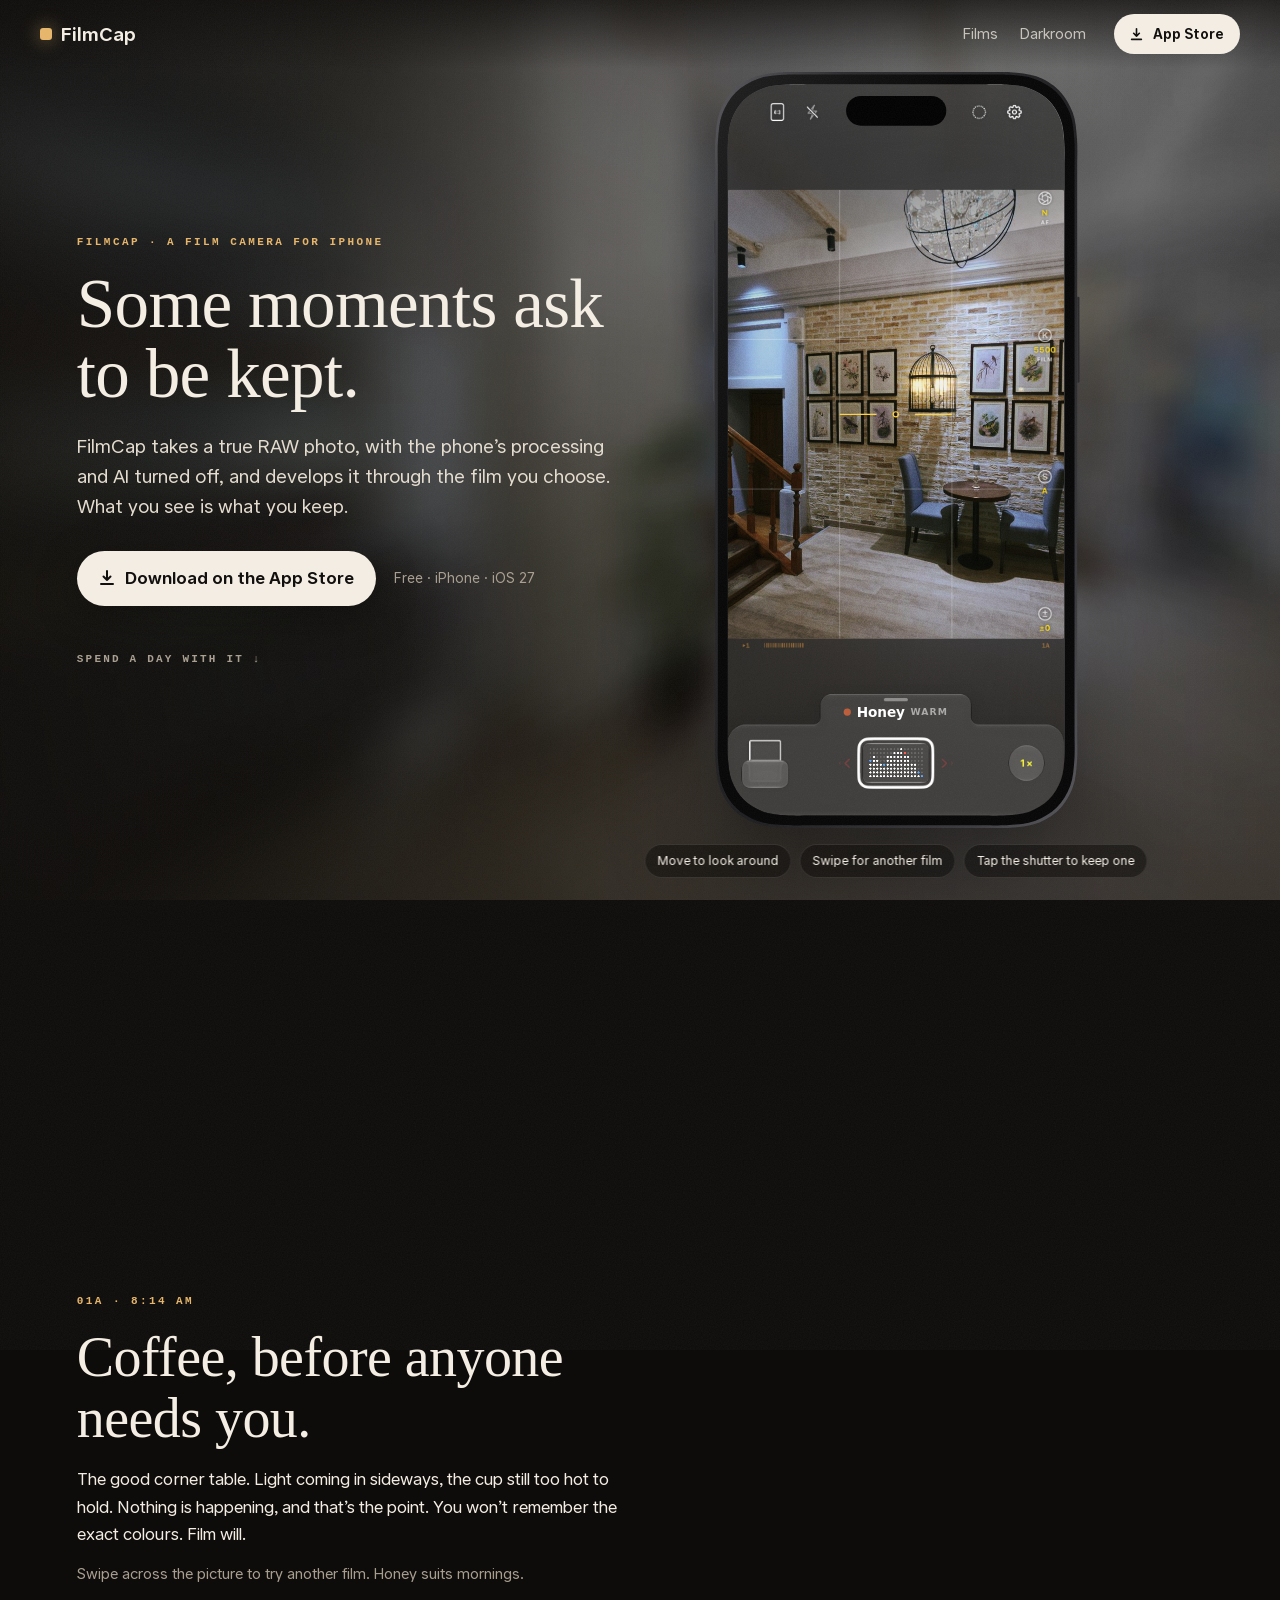
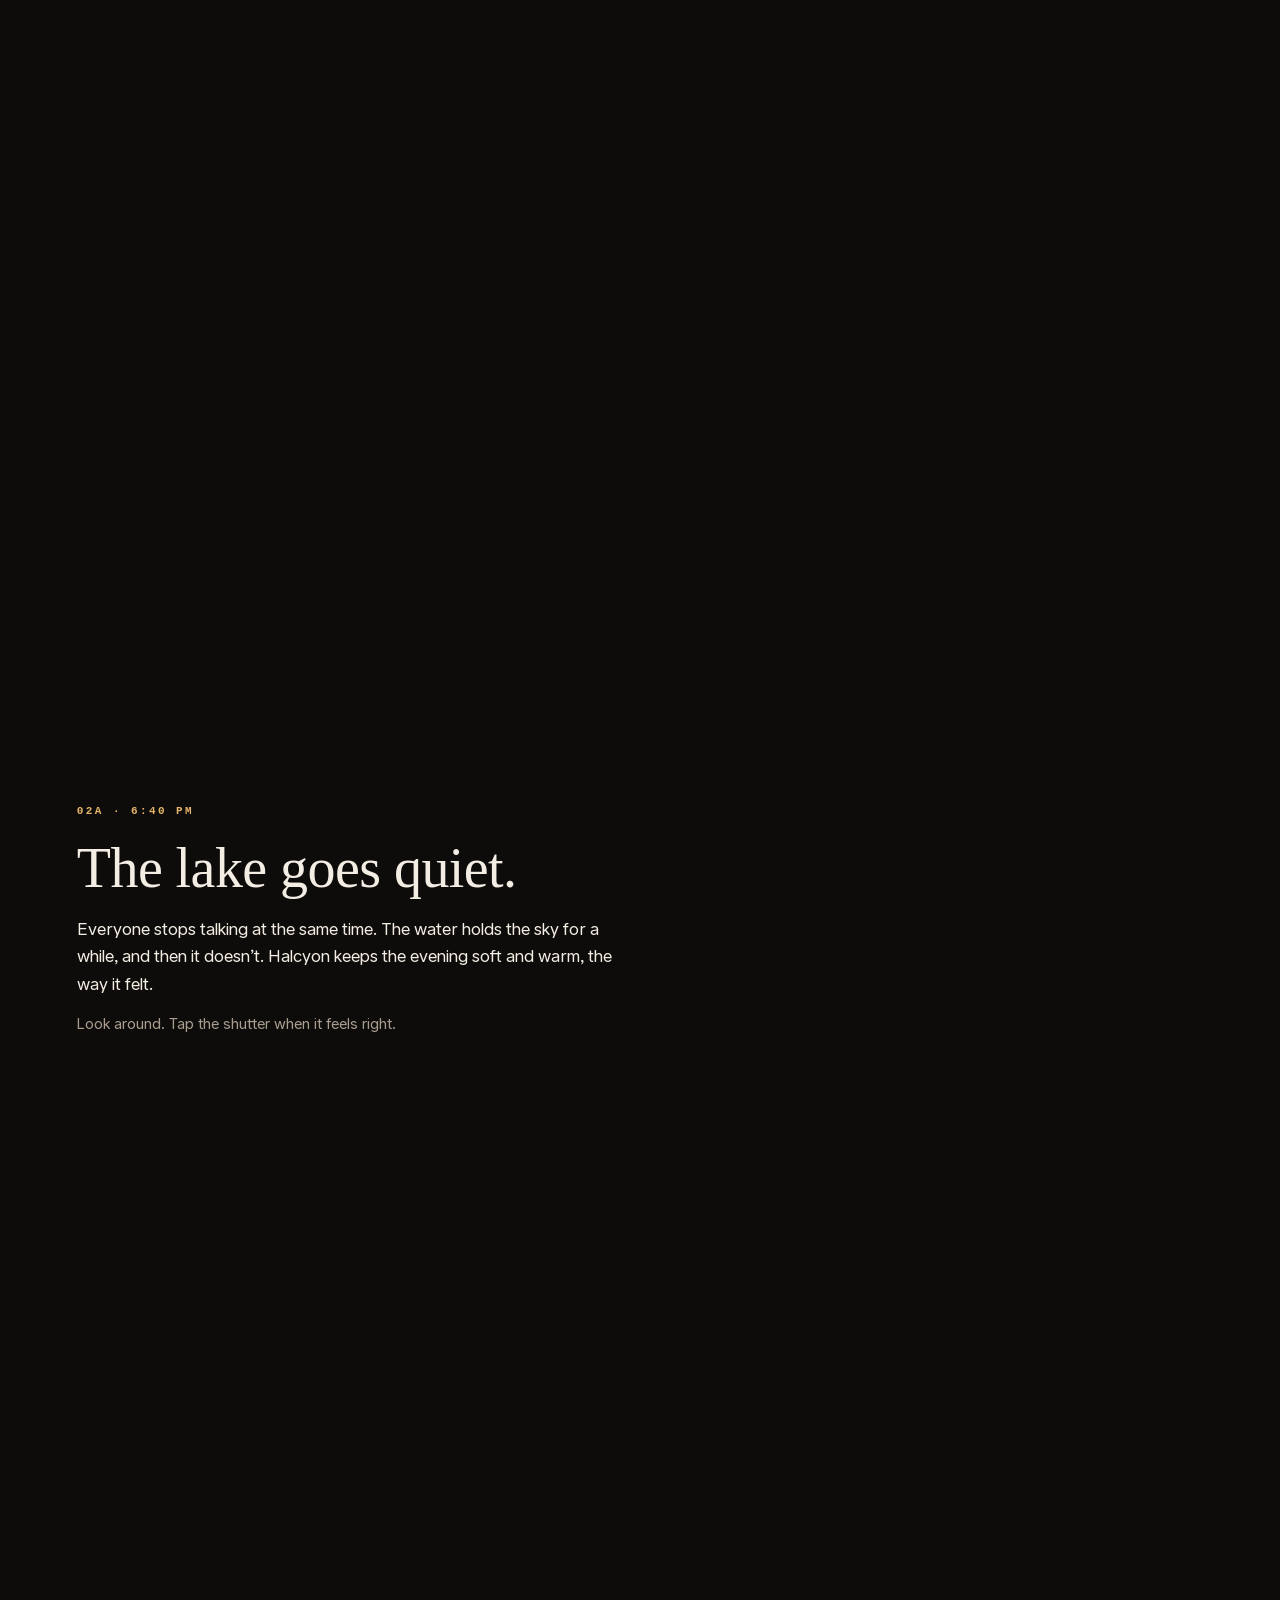
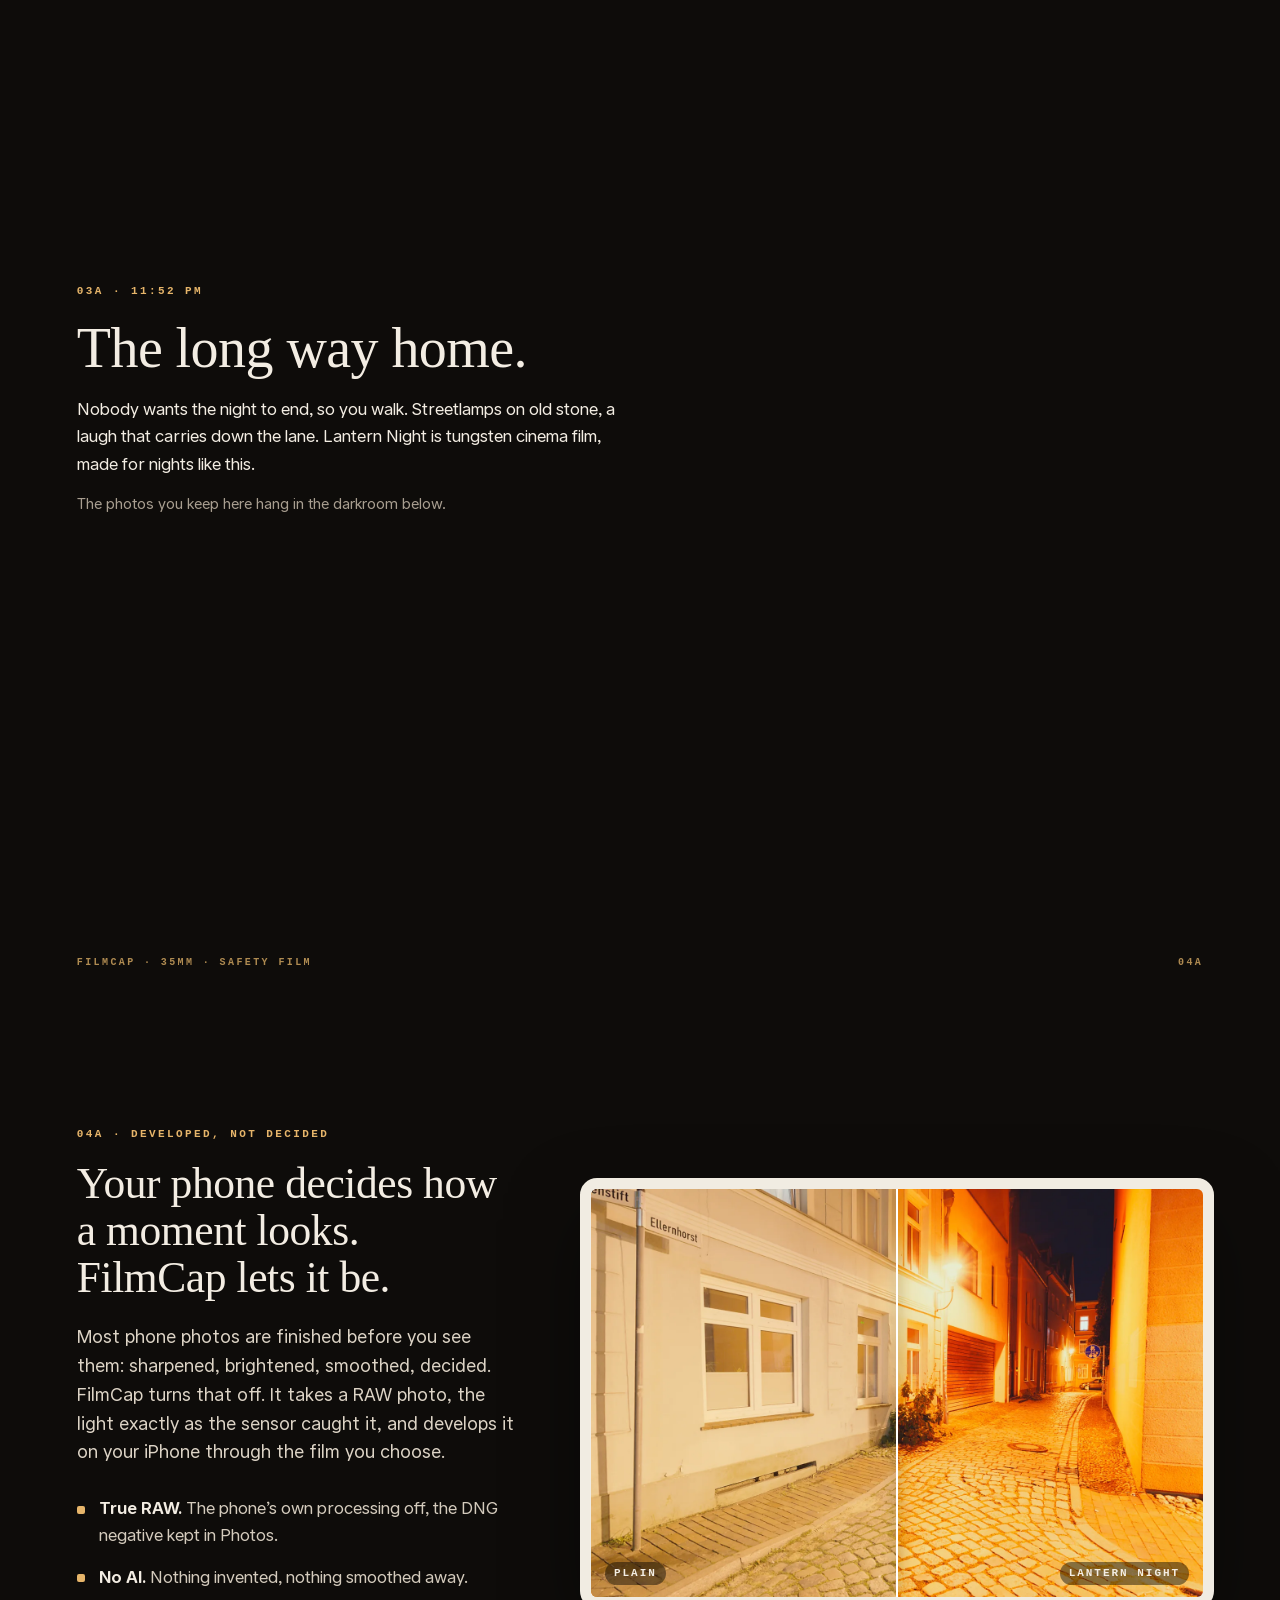
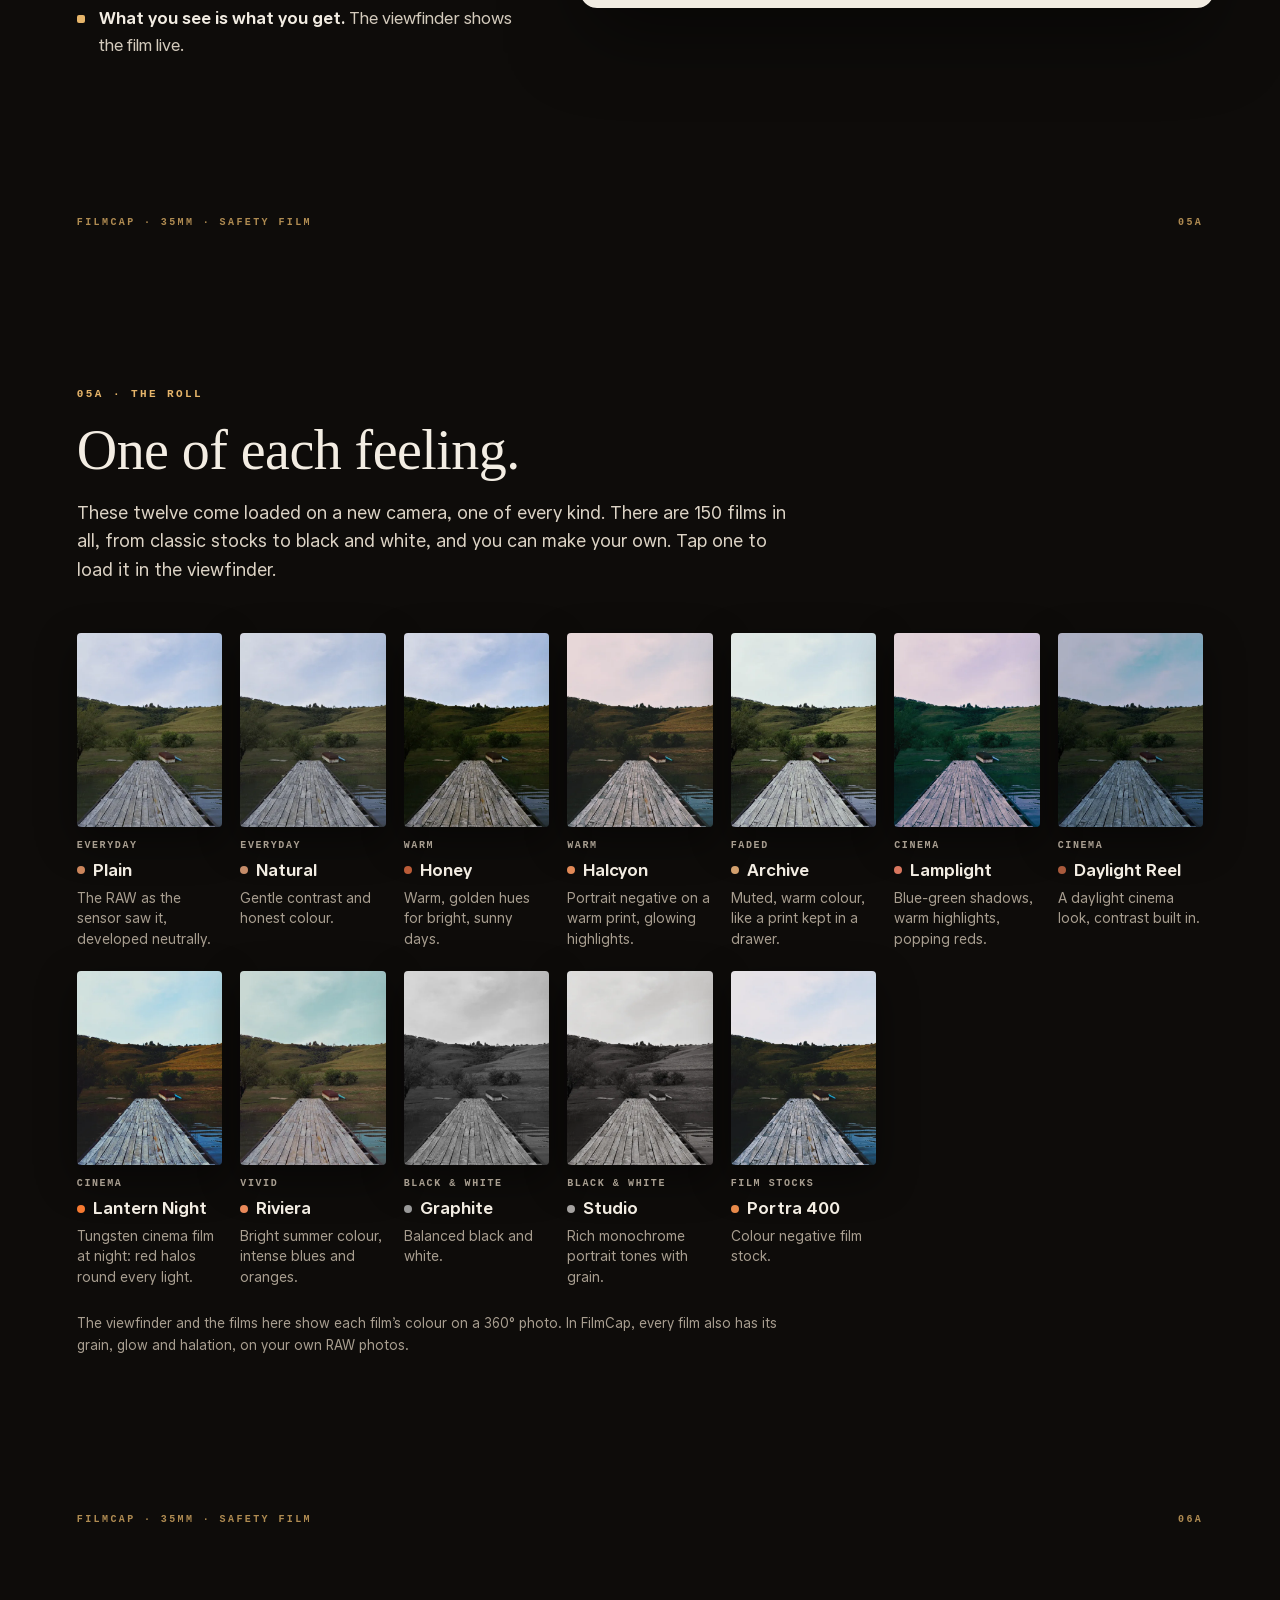
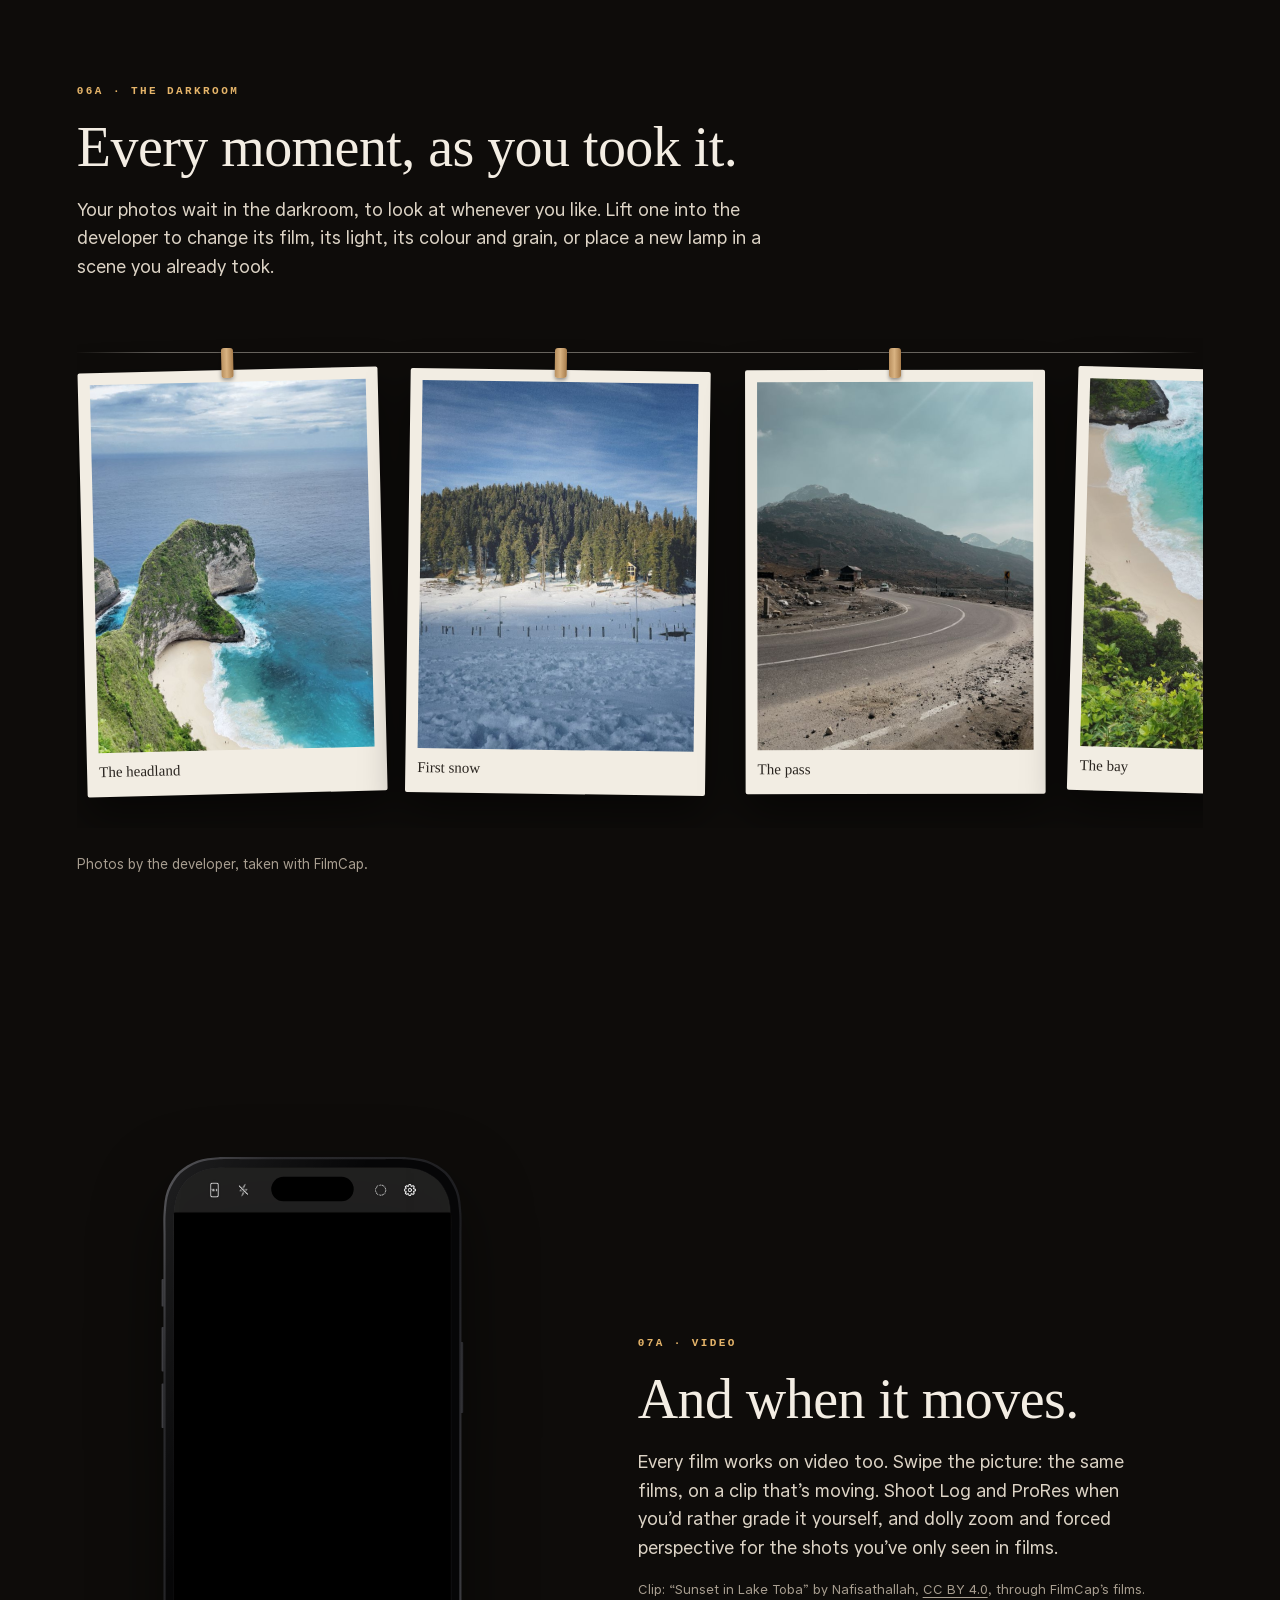
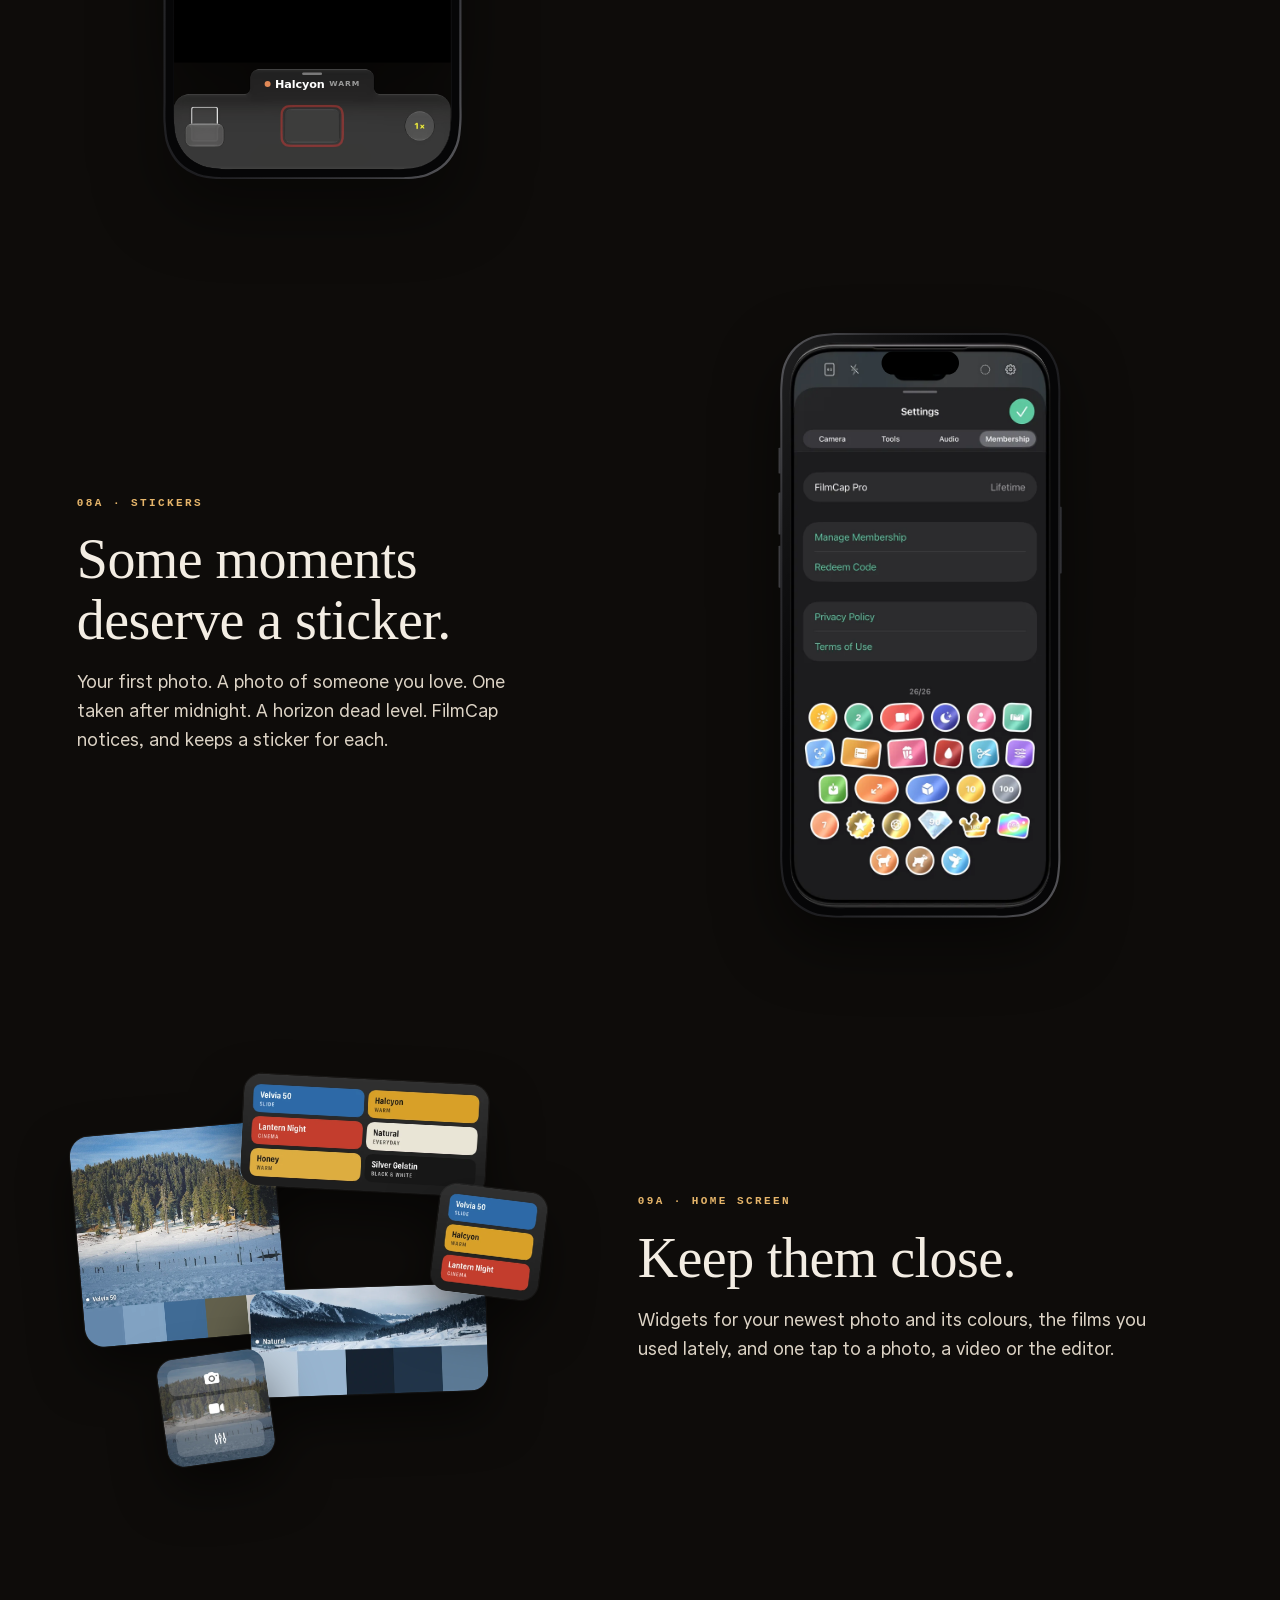
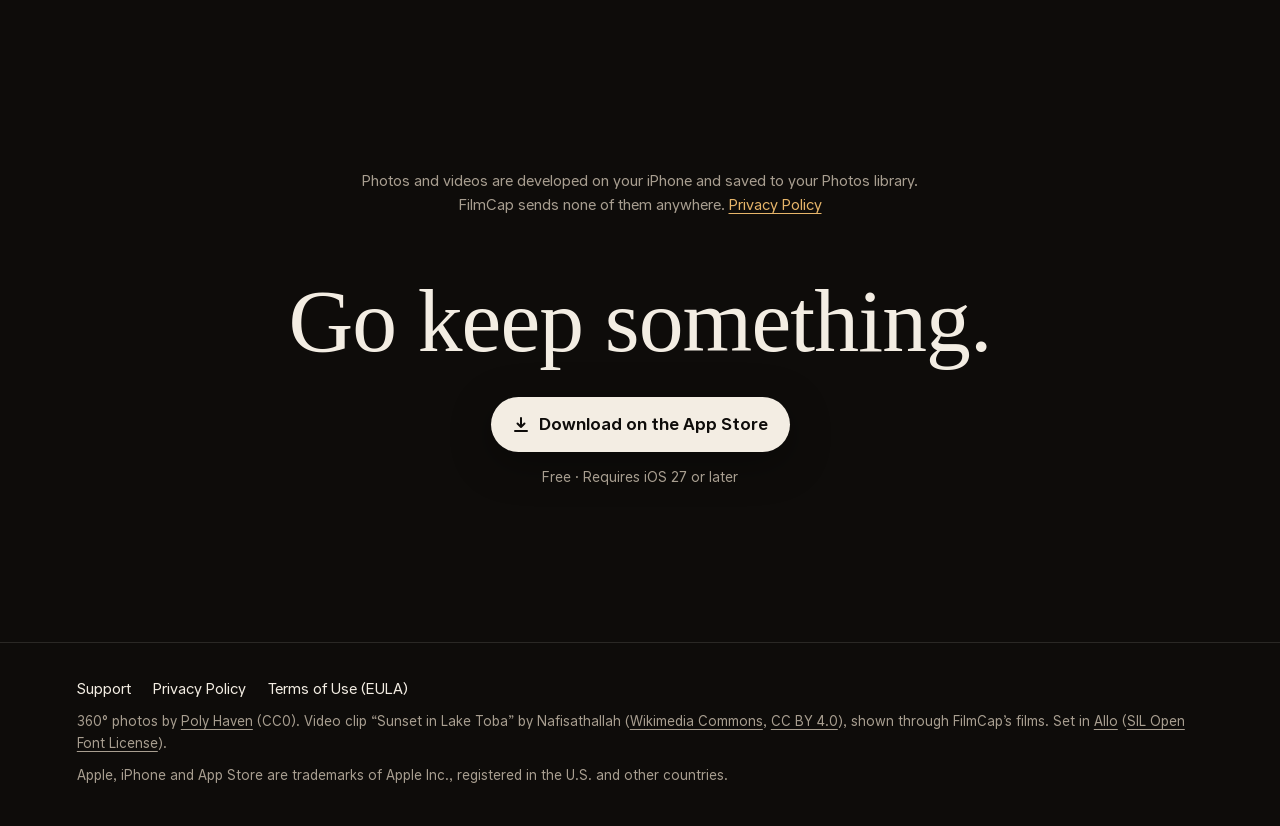
==== commit 826252a6: "The real camera screen in an iPhone Air frame; video on a real clip; widget cards; no pricing The ph" ====
--- a/index.html
+++ b/index.html
@@ -24,7 +24,6 @@
   <nav aria-label="Sections">
     <a href="#films">Films</a>
     <a href="#darkroom">Darkroom</a>
-    <a href="#pricing">Pricing</a>
   </nav>
   <a class="store small" href="https://apps.apple.com/app/id6836638549">App Store</a>
 </header>
@@ -37,47 +36,40 @@
     <canvas id="world" aria-hidden="true"></canvas>
     <div class="veil" aria-hidden="true"></div>
 
-    <div class="phone" id="phone">
+    <!-- FilmCap's own camera screen (matted from the app, img/ui) in an iPhone Air frame; the
+         picture under it, and its histogram, level, focus, film and pocket, are live. -->
+    <div class="device" id="phone">
       <div class="screen">
-        <div class="island" aria-hidden="true"></div>
-        <div class="topbar" aria-hidden="true">
-          <span class="ico ratio">4:3</span>
-          <svg class="ico" viewBox="0 0 24 24"><path d="M13 2 4 14h7l-1 8 9-12h-7z" fill="none" stroke="currentColor" stroke-width="1.6" stroke-linejoin="round"/><path d="M4 3l16 18" stroke="currentColor" stroke-width="1.6"/></svg>
-          <span class="spacer"></span>
-          <svg class="ico" viewBox="0 0 24 24"><circle cx="12" cy="12" r="8" fill="none" stroke="currentColor" stroke-width="1.6" stroke-dasharray="2 2.4"/></svg>
-          <svg class="ico" viewBox="0 0 24 24"><circle cx="12" cy="12" r="3.2" fill="none" stroke="currentColor" stroke-width="1.6"/><path d="M12 2.5v3M12 18.5v3M2.5 12h3M18.5 12h3M5.3 5.3l2.1 2.1M16.6 16.6l2.1 2.1M5.3 18.7l2.1-2.1M16.6 7.4l2.1-2.1" stroke="currentColor" stroke-width="1.6" stroke-linecap="round"/></svg>
-        </div>
-        <div class="viewport" id="viewport" tabindex="0" role="group"
-             aria-label="FilmCap's viewfinder. Swipe, or use the left and right arrow keys, for another film.">
+        <div class="viewport photo" id="viewport" tabindex="0" role="group"
+             aria-label="FilmCap's viewfinder. Swipe, or use the left and right arrow keys, for another film. Tap to focus.">
           <img class="fallback" src="img/camera.webp" alt="FilmCap's camera, a cliff over a turquoise sea in the viewfinder" hidden>
+          <svg class="guides" viewBox="0 0 420 560" aria-hidden="true">
+            <path d="M140 0V560M280 0V560M0 186.7H420M0 373.3H420" />
+            <g id="level" class="level"><path d="M140 280H186M234 280H280" /><circle cx="210" cy="280" r="3.2" /></g>
+          </svg>
+          <div class="focus" id="focus" aria-hidden="true"></div>
           <div class="filmname" id="filmname" aria-hidden="true"></div>
           <div class="flash" id="flash" aria-hidden="true"></div>
         </div>
-        <div class="deck">
-          <button class="pill" id="pill" type="button" aria-label="Next film">
-            <span class="dot" id="dot"></span><span id="pillname">Honey</span><span class="kind" id="pillkind">Warm</span>
-          </button>
-          <div class="controls">
-            <a class="pocket" id="pocket" href="#darkroom" aria-label="Your darkroom">
-              <img id="pocketimg" alt="" hidden>
-            </a>
-            <button class="shutter" id="shutter" type="button" aria-label="Take a photo">
-              <span class="hist" aria-hidden="true"></span>
-            </button>
-            <span class="zoom" aria-hidden="true">1×</span>
-          </div>
-        </div>
-      </div>
-      <div class="below">
-        <button class="tilt" id="tilt" type="button" hidden>Move your phone to look around</button>
-        <p class="hints" id="hints" aria-hidden="true">
-          <span class="hint look">Move to look around</span>
-          <span class="hint swipe">Swipe the picture for another film</span>
-          <span class="hint keep">Tap the shutter to keep one</span>
-        </p>
-      </div>
-    </div>
-
+        <img class="ui" src="img/ui/photo.webp" alt="" aria-hidden="true">
+        <canvas class="hist" id="hist" aria-hidden="true"></canvas>
+        <button class="pill" id="pill" type="button" aria-label="Next film">
+          <span class="dot" id="dot"></span><span class="name" id="pillname">Honey</span><span class="kind" id="pillkind">Warm</span>
+        </button>
+        <a class="pocket" id="pocket" href="#darkroom" aria-label="Your darkroom"><img id="pocketimg" alt="" hidden></a>
+        <button class="shutter" id="shutter" type="button" aria-label="Take a photo"></button>
+        <div class="island" aria-hidden="true"></div>
+      </div>
+      <img class="frame" src="img/ui/air.svg" alt="" aria-hidden="true">
+    </div>
+    <div class="below" id="below">
+      <button class="tilt" id="tilt" type="button" hidden>Move your phone to look around</button>
+      <p class="hints" id="hints" aria-hidden="true">
+        <span class="hint look">Move to look around</span>
+        <span class="hint swipe">Swipe for another film</span>
+        <span class="hint keep">Tap the shutter to keep one</span>
+      </p>
+    </div>
     <p class="live" id="live" aria-live="polite"></p>
   </div>
 
@@ -180,15 +172,40 @@
 
 <section class="pair-sections">
   <article class="feature">
-    <img class="shot" src="img/video.webp" width="640" height="1326" alt="FilmCap's video mode, a misty forest in the viewfinder" loading="lazy">
+    <div class="holder" style="--s: 0.66">
+      <div class="device video" id="vphone">
+        <div class="screen">
+          <div class="viewport video" id="vviewport" tabindex="0" role="group"
+               aria-label="FilmCap's video viewfinder, a sunset over a lake. Swipe, or use the left and right arrow keys, for another film.">
+            <video id="clip" src="img/video/lake.mp4" muted loop playsinline preload="none" aria-hidden="true"></video>
+            <div class="filmname" id="vfilmname" aria-hidden="true"></div>
+            <div class="rec" id="rec" aria-hidden="true"></div>
+          </div>
+          <img class="ui" src="img/ui/video.webp" alt="" aria-hidden="true">
+          <canvas class="hist" id="vhist" aria-hidden="true"></canvas>
+          <button class="pill" id="vpill" type="button" aria-label="Next film">
+            <span class="dot" id="vdot"></span><span class="name" id="vpillname">Halcyon</span><span class="kind" id="vpillkind">Warm</span>
+          </button>
+          <button class="shutter" id="vshutter" type="button" aria-label="Record"></button>
+          <div class="island" aria-hidden="true"></div>
+        </div>
+        <img class="frame" src="img/ui/air.svg" alt="" aria-hidden="true">
+      </div>
+    </div>
     <div>
       <p class="edge">07A · VIDEO</p>
       <h2>And when it moves.</h2>
-      <p>Every film works on video too. Shoot Log and ProRes when you’d rather grade it yourself. Dolly zoom and forced perspective, for the shots you’ve only seen in films.</p>
+      <p>Every film works on video too. Swipe the picture: the same films, on a clip that’s moving. Shoot Log and ProRes when you’d rather grade it yourself, and dolly zoom and forced perspective for the shots you’ve only seen in films.</p>
+      <p class="credit">Clip: “Sunset in Lake Toba” by Nafisathallah, <a href="https://creativecommons.org/licenses/by/4.0/">CC BY 4.0</a>, through FilmCap’s films.</p>
     </div>
   </article>
   <article class="feature flip">
-    <img class="shot" src="img/stickers.webp" width="640" height="1326" alt="Stickers earned in FilmCap" loading="lazy">
+    <div class="holder" style="--s: 0.62">
+      <div class="device still">
+        <div class="screen"><img class="screenshot" src="img/stickers.webp" alt="Stickers earned in FilmCap" loading="lazy"><div class="island" aria-hidden="true"></div></div>
+        <img class="frame" src="img/ui/air.svg" alt="" aria-hidden="true">
+      </div>
+    </div>
     <div>
       <p class="edge">08A · STICKERS</p>
       <h2>Some moments deserve a sticker.</h2>
@@ -196,50 +213,23 @@
     </div>
   </article>
   <article class="feature">
-    <div class="duo">
-      <img class="shot" src="img/widgets-prints.webp" width="640" height="1326" alt="Home Screen widgets: a print over its colours" loading="lazy">
-      <img class="shot" src="img/widgets-films.webp" width="640" height="1326" alt="Home Screen widgets: recent films and quick buttons" loading="lazy">
+    <div class="cards" id="cards">
+      <img class="wcard c1" src="img/widgets/print-large.webp" alt="Large widget: your newest photo over its five colours" loading="lazy">
+      <img class="wcard c2" src="img/widgets/films-medium.webp" alt="Medium widget: the films you used lately" loading="lazy">
+      <img class="wcard c3" src="img/widgets/print-medium.webp" alt="Medium widget: a photo and its colours" loading="lazy">
+      <img class="wcard c4" src="img/widgets/films-small.webp" alt="Small widget: three recent films" loading="lazy">
+      <img class="wcard c5" src="img/widgets/shoot-small.webp" alt="Small widget: photo, video and the editor, one tap each" loading="lazy">
     </div>
     <div>
       <p class="edge">09A · HOME SCREEN</p>
       <h2>Keep them close.</h2>
-      <p>Widgets for your newest photo and its colours, a roll of your photos at random, and the films you used lately, one tap from the camera.</p>
+      <p>Widgets for your newest photo and its colours, the films you used lately, and one tap to a photo, a video or the editor.</p>
     </div>
   </article>
 </section>
 
-<div class="strip" aria-hidden="true"><span>FILMCAP · 35MM · SAFETY FILM</span><span>10A</span></div>
-
-<section class="pricing" id="pricing">
-  <header class="head">
-    <p class="edge">10A · PRICING</p>
-    <h2>Start with a free roll.</h2>
-  </header>
-  <div class="plans">
-    <div class="plan">
-      <h3>Your first roll</h3>
-      <p class="price">Free</p>
-      <p>Your first 30 photos and 5 videos, with every film.</p>
-    </div>
-    <div class="plan">
-      <h3>After that</h3>
-      <p class="price">Free</p>
-      <p>Keep three films of your choice, for good. Photos carry a small FilmCap mark.</p>
-    </div>
-    <div class="plan pro">
-      <h3>FilmCap Pro</h3>
-      <p class="price">$3 a month<span> · $30 a year · $50 once</span></p>
-      <p>Every film and tool, the film editor, and every film still to come. No mark. Shared with your family.</p>
-    </div>
-  </div>
-  <p class="note">US prices; the App Store shows yours. Subscriptions renew until cancelled in Settings, at least 24 hours before the period ends. No free trials.</p>
-  <div class="private">
-    <h3>Your photos stay yours.</h3>
-    <p>Photos and videos are developed on your iPhone and saved to your Photos library. FilmCap sends none of them anywhere. <a href="privacy.html">Privacy Policy</a></p>
-  </div>
-</section>
-
 <section class="end">
+  <p class="private">Photos and videos are developed on your iPhone and saved to your Photos library. FilmCap sends none of them anywhere. <a href="privacy.html">Privacy Policy</a></p>
   <h2>Go keep something.</h2>
   <p class="cta"><a class="store" href="https://apps.apple.com/app/id6836638549">Download on the App Store</a></p>
   <p class="meta">Free · Requires iOS 27 or later</p>
@@ -253,7 +243,7 @@
     <a href="privacy.html">Privacy Policy</a>
     <a href="https://www.apple.com/legal/internet-services/itunes/dev/stdeula/">Terms of Use (EULA)</a>
   </nav>
-  <p>360° photos by <a href="https://polyhaven.com">Poly Haven</a> (CC0). Set in <a href="https://github.com/joshpuckett/allo">Allo</a> (<a href="fonts/Allo-OFL.txt">SIL Open Font License</a>).</p>
+  <p>360° photos by <a href="https://polyhaven.com">Poly Haven</a> (CC0). Video clip “Sunset in Lake Toba” by Nafisathallah (<a href="https://commons.wikimedia.org/wiki/File:Sunset_in_Lake_Toba.webm">Wikimedia Commons</a>, <a href="https://creativecommons.org/licenses/by/4.0/">CC BY 4.0</a>), shown through FilmCap’s films. Set in <a href="https://github.com/joshpuckett/allo">Allo</a> (<a href="fonts/Allo-OFL.txt">SIL Open Font License</a>).</p>
   <p>Apple, iPhone and App Store are trademarks of Apple Inc., registered in the U.S. and other countries.</p>
 </footer>
 
--- a/home.css
+++ b/home.css
@@ -147,79 +147,75 @@
     linear-gradient(90deg, rgba(14, 12, 10, 0.78), rgba(14, 12, 10, 0.1) 52%, transparent);
 }
 
-.phone {
-  --w: min(330px, 26vw, 38vh);
+/* The phone: FilmCap's real camera screen (img/ui, matted from the app) at its own 420 × 912 points,
+   in an iPhone Air frame (img/ui/air.svg), scaled whole (--s). The picture under the screen is the
+   world's canvas behind it; everything that moves is drawn live over it. */
+.device {
   position: absolute;
   left: 70%;
   top: 50%;
-  width: var(--w);
-  aspect-ratio: 9 / 19.5;
-  translate: -50% -50%;
-  border-radius: calc(var(--w) * 0.155);
-  /* A bezel, not a back: the screen inside it is a window onto the picture drawn behind. */
-  border: calc(var(--w) * 0.032) solid #1b1814;
-  box-shadow:
-    0 0 0 1px rgba(255, 255, 255, 0.1),
-    inset 0 0 0 1px rgba(255, 255, 255, 0.06),
-    0 40px 90px rgba(0, 0, 0, 0.6);
-  animation: hold 7s ease-in-out infinite;
+  width: 458.53px;
+  height: 943.14px;
+  transform: translate(-50%, -50%) scale(var(--s, 0.7));
   z-index: 3;
-}
-@keyframes hold { 50% { translate: -50% calc(-50% - 6px); } }
-@media (prefers-reduced-motion: reduce) { .phone { animation: none; } }
-
-.screen {
-  position: relative;
-  height: 100%;
-  border-radius: calc(var(--w) * 0.125);
-  overflow: hidden;
-  display: flex;
-  flex-direction: column;
-  background: transparent;
+  filter: drop-shadow(0 50px 60px rgba(0, 0, 0, 0.55));
+}
+.device .frame { position: absolute; inset: 0; width: 100%; height: 100%; pointer-events: none; z-index: 5; }
+.device .screen {
+  position: absolute;
+  left: 19.27px;
+  top: 15.55px;
+  width: 420px;
+  height: 912px;
+  clip-path: path("M0.00,101.36 C0.03,96.55 -0.58,82.05 0.21,72.51 C1.00,62.98 1.50,52.92 4.76,44.14 C8.03,35.35 13.23,26.35 19.79,19.79 C26.35,13.23 35.35,8.03 44.14,4.76 C52.92,1.50 62.98,1.00 72.51,0.21 C82.05,-0.58 96.55,0.03 101.36,0.00 L318.64,0.00 C323.45,0.03 337.95,-0.58 347.49,0.21 C357.02,1.00 367.08,1.50 375.86,4.76 C384.65,8.03 393.65,13.23 400.21,19.79 C406.77,26.35 411.97,35.35 415.24,44.14 C418.50,52.92 419.00,62.98 419.79,72.51 C420.58,82.05 419.97,96.55 420.00,101.36 L420.00,810.68 C419.97,815.49 420.58,829.99 419.79,839.53 C419.00,849.07 418.50,859.12 415.24,867.91 C411.97,876.69 406.77,885.69 400.21,892.25 C393.65,898.81 384.65,904.02 375.86,907.28 C367.08,910.54 357.02,911.04 347.49,911.83 C337.95,912.63 323.45,912.01 318.64,912.04 L101.36,912.04 C96.55,912.01 82.05,912.63 72.51,911.83 C62.98,911.04 52.92,910.54 44.14,907.28 C35.35,904.02 26.35,898.81 19.79,892.25 C13.23,885.69 8.03,876.69 4.76,867.91 C1.50,859.12 1.00,849.07 0.21,839.53 C-0.58,829.99 0.03,815.49 0.00,810.68 Z");
+  font-family: system-ui, -apple-system, "SF Pro Text", sans-serif;
   color: #fff;
-  font-family: system-ui, -apple-system, sans-serif;
-}
-.island {
-  position: absolute;
-  top: calc(var(--w) * 0.03);
-  left: 50%;
-  translate: -50%;
-  width: 30%;
-  height: calc(var(--w) * 0.085);
-  border-radius: 999px;
-  background: #000;
-  z-index: 4;
-}
-.topbar {
-  flex: none;
-  height: 12%;
-  display: flex;
-  align-items: flex-end;
-  gap: 6%;
-  padding: 0 8% 3%;
-  background: rgba(10, 9, 8, 0.82);
-  font-size: calc(var(--w) * 0.032);
-}
-.topbar .ico { width: calc(var(--w) * 0.07); height: calc(var(--w) * 0.07); color: #fff; opacity: 0.9; }
-.topbar .ratio { width: auto; border: 1.5px solid #fff; border-radius: 3px; padding: 0 3px; font-weight: 700; line-height: 1.5; }
-.topbar .spacer { flex: 1; }
-
-.viewport {
-  position: relative;
-  flex: 1;
-  cursor: grab;
-  touch-action: none;
-  outline: none;
-}
-.viewport:focus-visible { box-shadow: inset 0 0 0 2px var(--amber); }
+}
+.device .ui { position: absolute; inset: 0; width: 100%; height: 100%; pointer-events: none; z-index: 2; }
+.device .island { position: absolute; left: 147.3px; top: 14.43px; width: 125.4px; height: 36.66px; border-radius: 99px; background: #000; z-index: 4; }
+.device .screenshot { position: absolute; inset: 0; width: 100%; height: 100%; object-fit: cover; }
+
+.viewport { position: absolute; left: 0; width: 420px; z-index: 1; cursor: grab; touch-action: none; outline: none; overflow: hidden; }
+.viewport.photo { top: 131px; height: 560px; }
+.viewport.video { top: 68px; height: 682.33px; }
+.viewport:focus-visible { box-shadow: inset 0 0 0 3px var(--amber); }
 .viewport.dragging { cursor: grabbing; }
-.fallback { position: absolute; inset: 0; width: 100%; height: 100%; object-fit: cover; }
+.fallback, .viewport video { position: absolute; inset: 0; width: 100%; height: 100%; object-fit: cover; }
+.viewport video { visibility: hidden; }
+.viewport video.plain { visibility: visible; }
+
+/* The grid in thirds, and the level: it turns with the camera, and goes yellow when straight. */
+.guides { position: absolute; inset: 0; width: 100%; height: 100%; pointer-events: none; }
+.guides > path { stroke: rgba(255, 255, 255, 0.28); stroke-width: 1; fill: none; }
+.level { transition: color 0.2s; color: rgba(255, 255, 255, 0.85); }
+.level path { stroke: currentColor; stroke-width: 1.6; fill: none; }
+.level circle { fill: none; stroke: currentColor; stroke-width: 1.4; }
+.level.true { color: #ffd23f; }
+
+/* Focus: tapped, a square closes on the point, and the picture pulls into focus. */
+.focus {
+  position: absolute;
+  width: 74px;
+  height: 74px;
+  margin: -37px 0 0 -37px;
+  border: 1.5px solid #ffd23f;
+  opacity: 0;
+  pointer-events: none;
+}
+.focus.on { animation: focus 1.3s ease-out forwards; }
+@keyframes focus {
+  0% { opacity: 1; transform: scale(1.45); }
+  22% { opacity: 1; transform: scale(1); }
+  70% { opacity: 1; }
+  100% { opacity: 0; transform: scale(1); }
+}
+
 .filmname {
   position: absolute;
   inset: 0;
   display: grid;
   place-items: center;
-  font: 600 calc(var(--w) * 0.085) / 1 var(--serif);
+  font: 600 34px/1 var(--serif);
   text-shadow: 0 2px 20px rgba(0, 0, 0, 0.55);
   opacity: 0;
   transition: opacity 0.5s;
@@ -228,87 +224,59 @@
 .filmname.on { opacity: 1; transition-duration: 0.12s; }
 .flash { position: absolute; inset: 0; background: #fff; opacity: 0; pointer-events: none; }
 
-.deck {
-  flex: none;
-  height: 25%;
-  display: flex;
-  flex-direction: column;
+/* The deck's live parts, where the app has them (points measured on the capture). */
+.hist { position: absolute; left: 168.67px; top: 820.67px; width: 82.67px; height: 50.33px; z-index: 3; pointer-events: none; }
+.pill {
+  position: absolute;
+  left: 110px;
+  top: 770px;
+  width: 200px;
+  height: 26px;
+  z-index: 3;
+  display: flex;
   align-items: center;
   justify-content: center;
-  gap: 9%;
-  background: rgba(38, 36, 34, 0.55);
-  -webkit-backdrop-filter: blur(18px) saturate(1.3);
-  backdrop-filter: blur(18px) saturate(1.3);
-  border-top: 1px solid rgba(255, 255, 255, 0.08);
-}
-.pill {
-  display: inline-flex;
-  align-items: center;
-  gap: 6px;
-  padding: calc(var(--w) * 0.018) calc(var(--w) * 0.04);
-  border-radius: 999px;
+  gap: 7px;
   border: 0;
-  background: rgba(255, 255, 255, 0.12);
+  background: none;
   color: #fff;
-  font: 600 calc(var(--w) * 0.037) / 1.2 system-ui, -apple-system, sans-serif;
   cursor: pointer;
-}
-.pill .dot { width: 7px; height: 7px; border-radius: 50%; background: var(--scene); transition: background 0.4s; }
-.pill .kind { font-size: 0.72em; letter-spacing: 0.08em; text-transform: uppercase; opacity: 0.6; }
-.controls { width: 100%; display: flex; align-items: center; justify-content: space-around; }
-.pocket {
-  width: calc(var(--w) * 0.13);
-  height: calc(var(--w) * 0.13);
-  border-radius: 9px;
-  background: rgba(255, 255, 255, 0.12);
-  border: 1.5px solid rgba(255, 255, 255, 0.5);
-  overflow: hidden;
-  display: block;
-}
+  font: 600 17px/1 system-ui, -apple-system, sans-serif;
+  letter-spacing: -0.01em;
+}
+.pill .dot { width: 9px; height: 9px; border-radius: 50%; background: var(--scene); transition: background 0.4s; }
+.pill .kind { font-size: 11.5px; font-weight: 600; letter-spacing: 0.12em; text-transform: uppercase; color: rgba(255, 255, 255, 0.55); }
+.pocket { position: absolute; left: 28px; top: 818px; width: 38.33px; height: 25px; z-index: 3; border-radius: 3px; overflow: hidden; }
 .pocket img { width: 100%; height: 100%; object-fit: cover; display: block; }
 .pocket.got { animation: got 0.6s ease-out; }
-@keyframes got { 40% { transform: scale(1.18); } }
-.shutter {
-  width: calc(var(--w) * 0.29);
-  height: calc(var(--w) * 0.19);
-  border-radius: calc(var(--w) * 0.06);
-  border: 3px solid #fff;
-  background: rgba(0, 0, 0, 0.35);
-  padding: 6px;
-  cursor: pointer;
-  transition: transform 0.12s;
-}
-.shutter:active { transform: scale(0.93); }
-.shutter:focus-visible { outline: 2px solid var(--amber); outline-offset: 3px; }
-.hist {
-  display: block;
-  height: 100%;
-  border-radius: 6px;
-  background:
-    radial-gradient(circle, rgba(255, 255, 255, 0.85) 1.1px, transparent 1.4px) 0 0 / 6px 6px;
-  -webkit-mask: linear-gradient(to top, #000 var(--h, 55%), transparent calc(var(--h, 55%) + 1%)),
-    linear-gradient(90deg, #000, #000);
-  -webkit-mask-composite: source-in;
-  mask: linear-gradient(to top, #000 55%, transparent 56%);
-  opacity: 0.85;
-}
-.zoom {
-  width: calc(var(--w) * 0.1);
-  height: calc(var(--w) * 0.1);
-  border-radius: 50%;
-  background: rgba(255, 255, 255, 0.14);
-  display: grid;
-  place-items: center;
-  font: 700 calc(var(--w) * 0.035) / 1 system-ui, sans-serif;
-  color: #ffd23f;
-}
-
-.below {
-  position: absolute;
-  top: 100%;
+@keyframes got { 40% { transform: scale(1.25); } }
+.shutter { position: absolute; left: 162.33px; top: 814px; width: 95.67px; height: 62px; z-index: 3; border: 0; border-radius: 16px; background: none; cursor: pointer; }
+.shutter:active { background: rgba(255, 255, 255, 0.12); }
+.shutter:focus-visible { outline: 3px solid var(--amber); outline-offset: 3px; }
+.rec { position: absolute; inset: 0; border: 3px solid #ff3b30; border-radius: 4px; opacity: 0; pointer-events: none; transition: opacity 0.3s; }
+.rec::after {
+  content: attr(data-time);
+  position: absolute;
+  top: 12px;
   left: 50%;
   translate: -50%;
-  margin-top: 18px;
+  padding: 3px 9px;
+  border-radius: 6px;
+  background: #ff3b30;
+  font: 600 15px/1.2 ui-monospace, "SF Mono", monospace;
+}
+.rec.on { opacity: 1; }
+
+/* A phone in the page's flow (video, stickers): the frame at --s, the box its scaled size. */
+.holder { position: relative; justify-self: center; width: calc(458.53px * var(--s)); height: calc(943.14px * var(--s)); }
+.holder .device { left: 0; top: 0; transform: scale(var(--s)); transform-origin: 0 0; filter: drop-shadow(0 40px 50px rgba(0, 0, 0, 0.5)); }
+
+.below {
+  position: absolute;
+  top: calc(50% + var(--s, 0.7) * 471.6px + 16px);
+  left: 70%;
+  translate: -50%;
+  z-index: 3;
   display: flex;
   flex-direction: column;
   align-items: center;
@@ -368,9 +336,9 @@
 
 /* Phones: the phone above, the day's words below it. */
 @media (max-width: 820px) {
-  .phone { --w: min(40vw, 20svh, 260px); left: 50%; top: 31%; }
+  .device { left: 50%; top: 31%; }
+  .below { left: 50%; top: calc(31% + var(--s, 0.4) * 471.6px + 10px); }
   .veil { background: linear-gradient(to bottom, rgba(14, 12, 10, 0.25), transparent 30%, rgba(14, 12, 10, 0.9) 78%); }
-  .below { margin-top: 12px; }
   .hint.look { display: none; }
   .next { display: none; }
   .chapter { align-items: flex-end; padding-bottom: max(28px, env(safe-area-inset-bottom)); }
@@ -563,34 +531,35 @@
 .feature.flip > :first-child { order: 2; }
 .feature h2 { margin-bottom: 18px; }
 .feature p:not(.edge) { color: #ddd4c6; font-size: 18px; max-width: 520px; }
-.shot {
-  width: min(100%, 300px);
+
+/* The widgets as cards on the table: overlapping, turned a little, each lifting to the hand. */
+.cards { position: relative; width: 100%; max-width: 680px; aspect-ratio: 680 / 600; justify-self: center; }
+.wcard {
+  position: absolute;
   height: auto;
-  justify-self: center;
-  border-radius: 38px;
-  border: 8px solid #1f1b17;
-  box-shadow: 0 0 0 1px rgba(255, 255, 255, 0.08), 0 40px 80px rgba(0, 0, 0, 0.55);
-  background: #000;
-}
-.duo { display: flex; gap: 18px; justify-content: center; }
-.duo .shot { width: min(46%, 250px); }
+  border-radius: 6%/12%;
+  box-shadow: 0 24px 50px rgba(0, 0, 0, 0.5), 0 0 0 1px rgba(255, 255, 255, 0.06);
+  rotate: var(--r);
+  transition: rotate 0.5s cubic-bezier(.2, .8, .2, 1), translate 0.5s cubic-bezier(.2, .8, .2, 1), box-shadow 0.5s;
+}
+.wcard:hover { rotate: 0deg; translate: 0 -10px; z-index: 9; box-shadow: 0 34px 70px rgba(0, 0, 0, 0.6); }
+/* A composition on a 680 × 600 table, in its own proportions. */
+.c1 { left: 0; top: 14%; width: 43%; --r: -5deg; border-radius: 9.5%; }
+.c2 { left: 35%; top: 2%; width: 52%; --r: 3deg; z-index: 2; border-radius: 7.5%/16%; }
+.c3 { left: 37%; top: 52%; width: 50%; --r: -2deg; z-index: 3; border-radius: 7.5%/16%; }
+.c4 { left: 76%; top: 28%; width: 23%; --r: 7deg; z-index: 4; border-radius: 16%; }
+.c5 { left: 18%; top: 68%; width: 23%; --r: -8deg; z-index: 4; border-radius: 16%; }
 @media (max-width: 820px) {
   .feature, .feature.flip { grid-template-columns: 1fr; }
   .feature.flip > :first-child { order: 0; }
-  .shot { width: min(72%, 280px); }
-}
-
-.pricing .plans { display: grid; grid-template-columns: repeat(3, minmax(0, 1fr)); gap: 18px; }
-.plan { background: var(--raised); border: 1px solid var(--faint); border-radius: 22px; padding: 26px 24px 28px; }
-.plan h3 { font-size: 22px; }
-.plan .price { font: 600 28px/1.2 var(--serif); color: var(--amber); margin: 12px 0 10px; }
-.plan .price span { display: block; font: 500 15px/1.5 var(--sans); color: var(--soft); }
-.plan p:last-child { color: #d4cbbd; }
-.plan.pro { background: linear-gradient(160deg, #2a2017, #181512 60%); border-color: rgba(230, 181, 106, 0.35); }
-.private { margin-top: 64px; max-width: 640px; }
-.private h3 { font-size: 28px; margin-bottom: 10px; }
-.private p { color: #d4cbbd; }
-@media (max-width: 820px) { .pricing .plans { grid-template-columns: 1fr; } }
+  .cards { height: auto; display: flex; gap: 16px; overflow-x: auto; scroll-snap-type: x mandatory; padding: 20px 4px 34px; scrollbar-width: none; }
+  .cards::-webkit-scrollbar { display: none; }
+  .cards { aspect-ratio: auto; }
+  .wcard { position: static; flex: none; width: auto; height: 200px; scroll-snap-align: center; rotate: 0deg; border-radius: 22px; }
+}
+.credit { font-size: 13px !important; color: var(--soft) !important; margin-top: 16px; }
+.credit a { color: var(--soft); }
+.end .private { color: var(--soft); max-width: 560px; margin: 0 auto 56px; font-size: 15px; }
 
 .end { text-align: center; padding-bottom: clamp(90px, 12vw, 160px) !important; }
 .end h2 { font-size: clamp(40px, 7vw, 92px); }
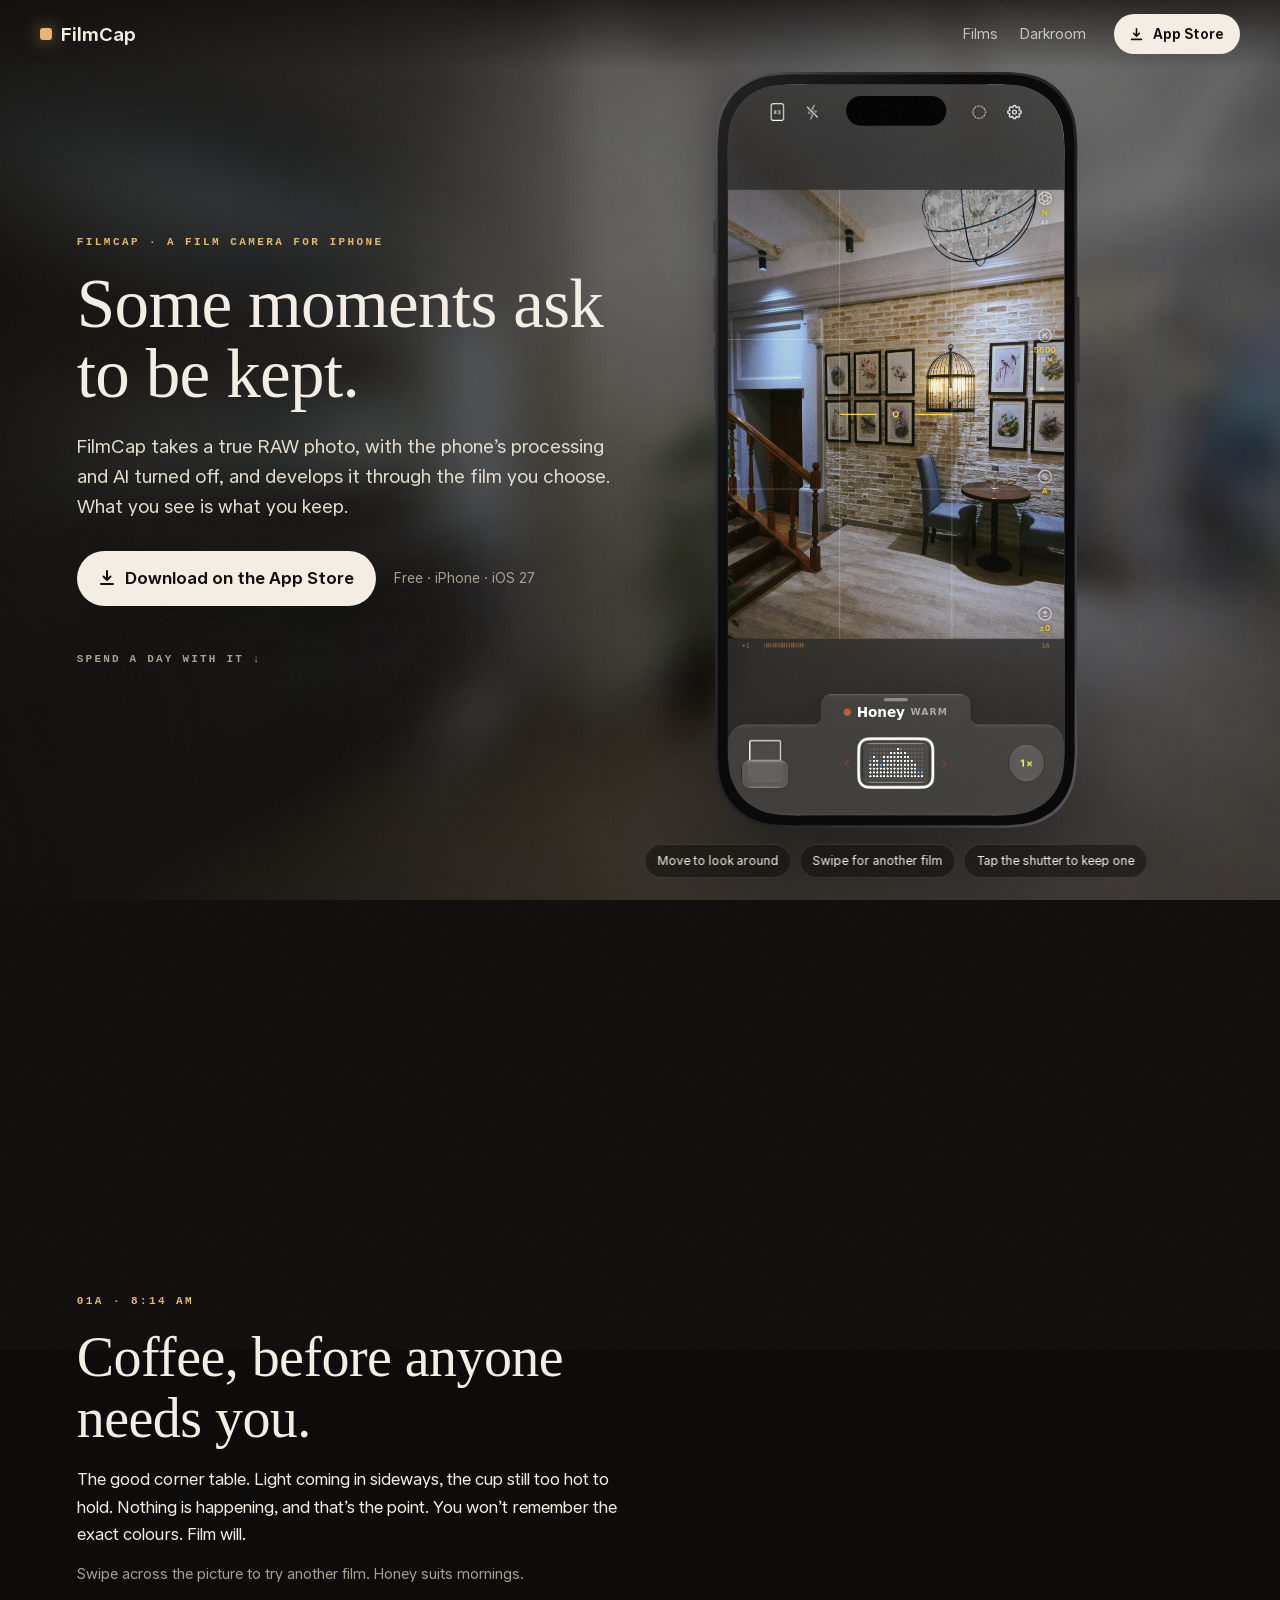
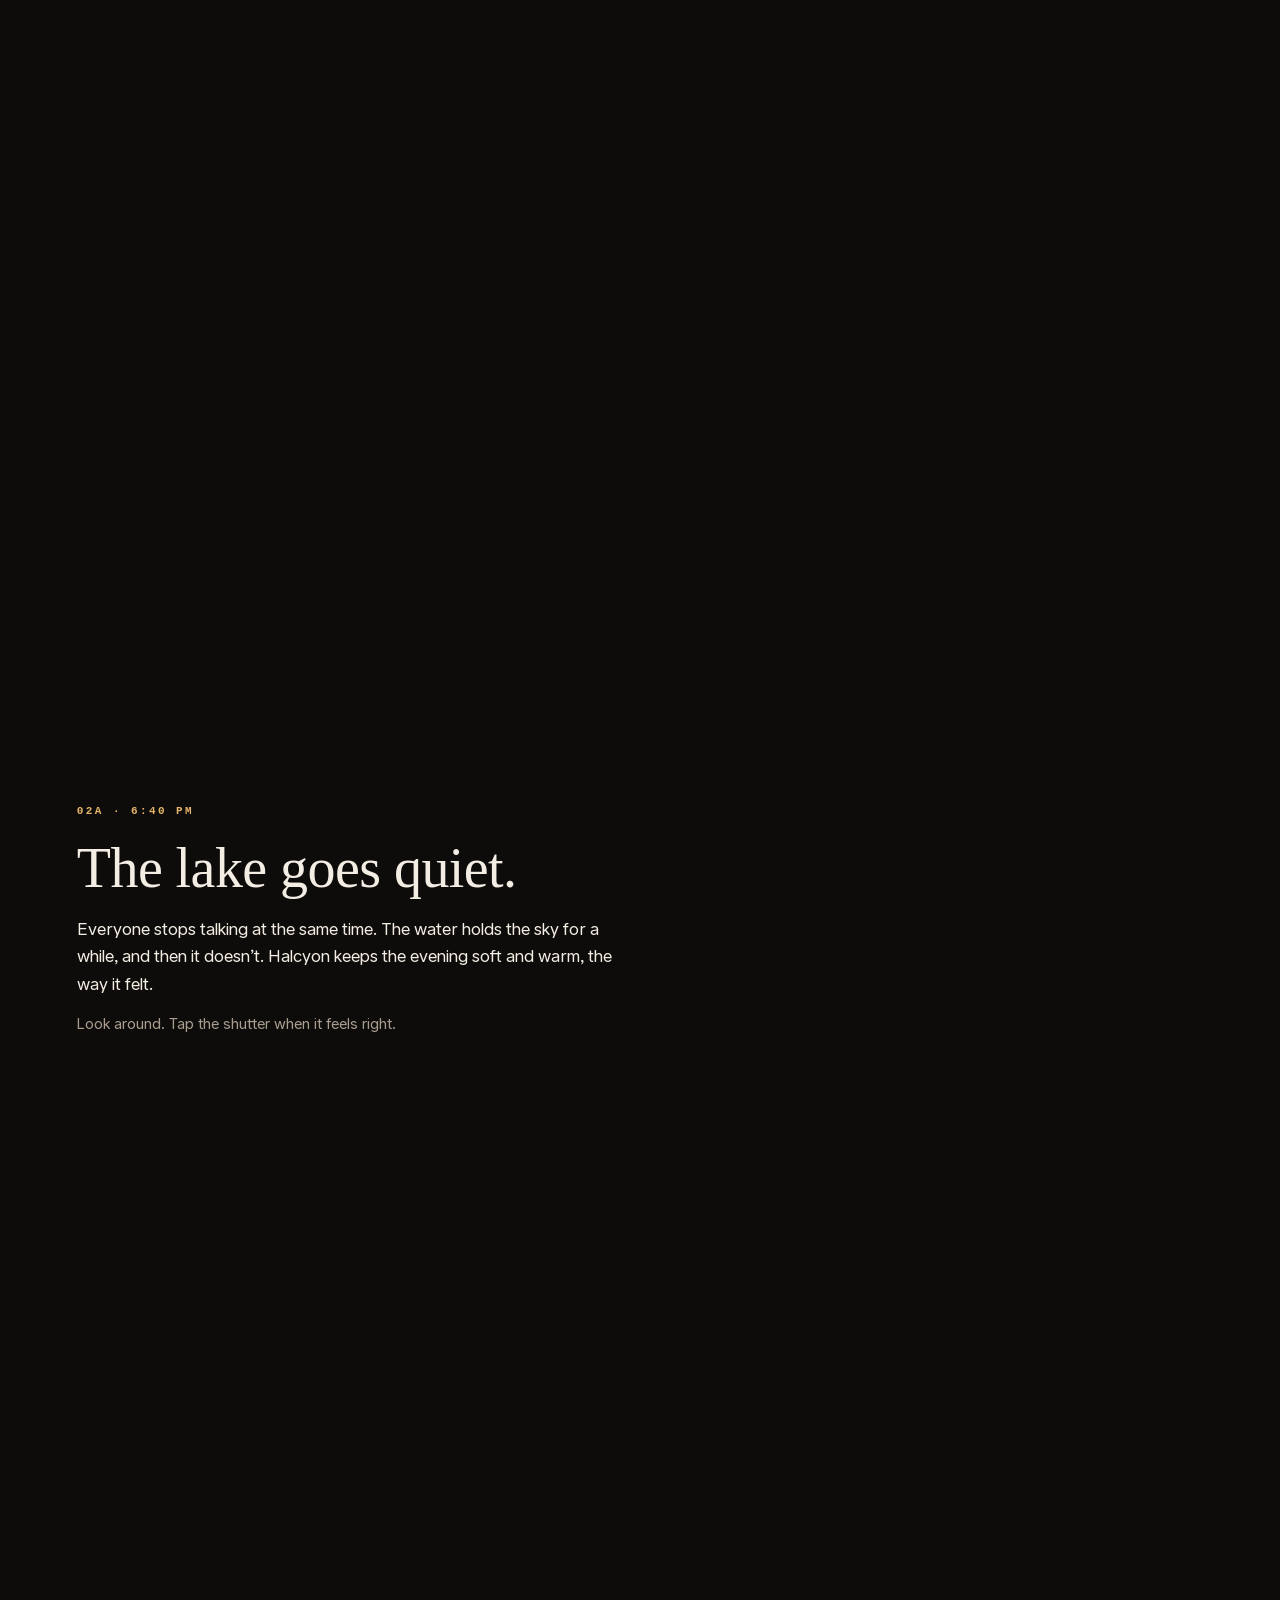
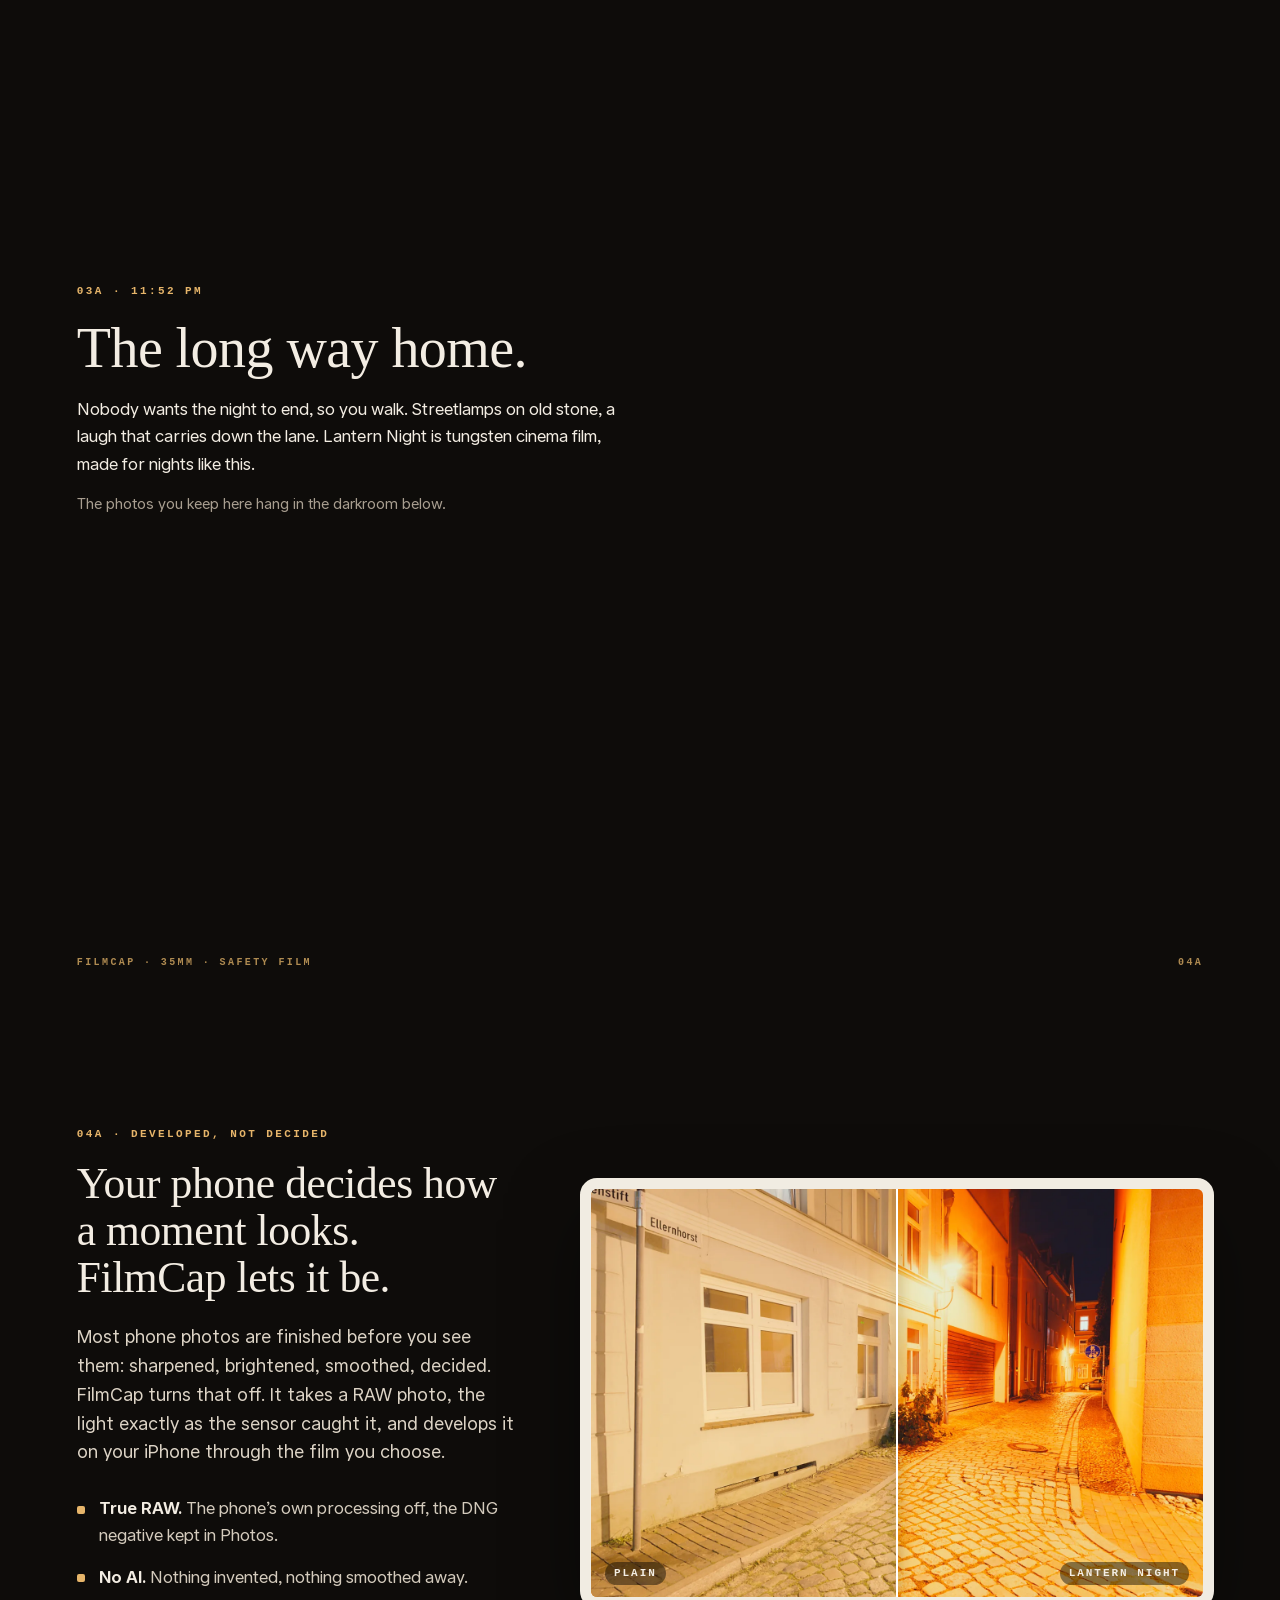
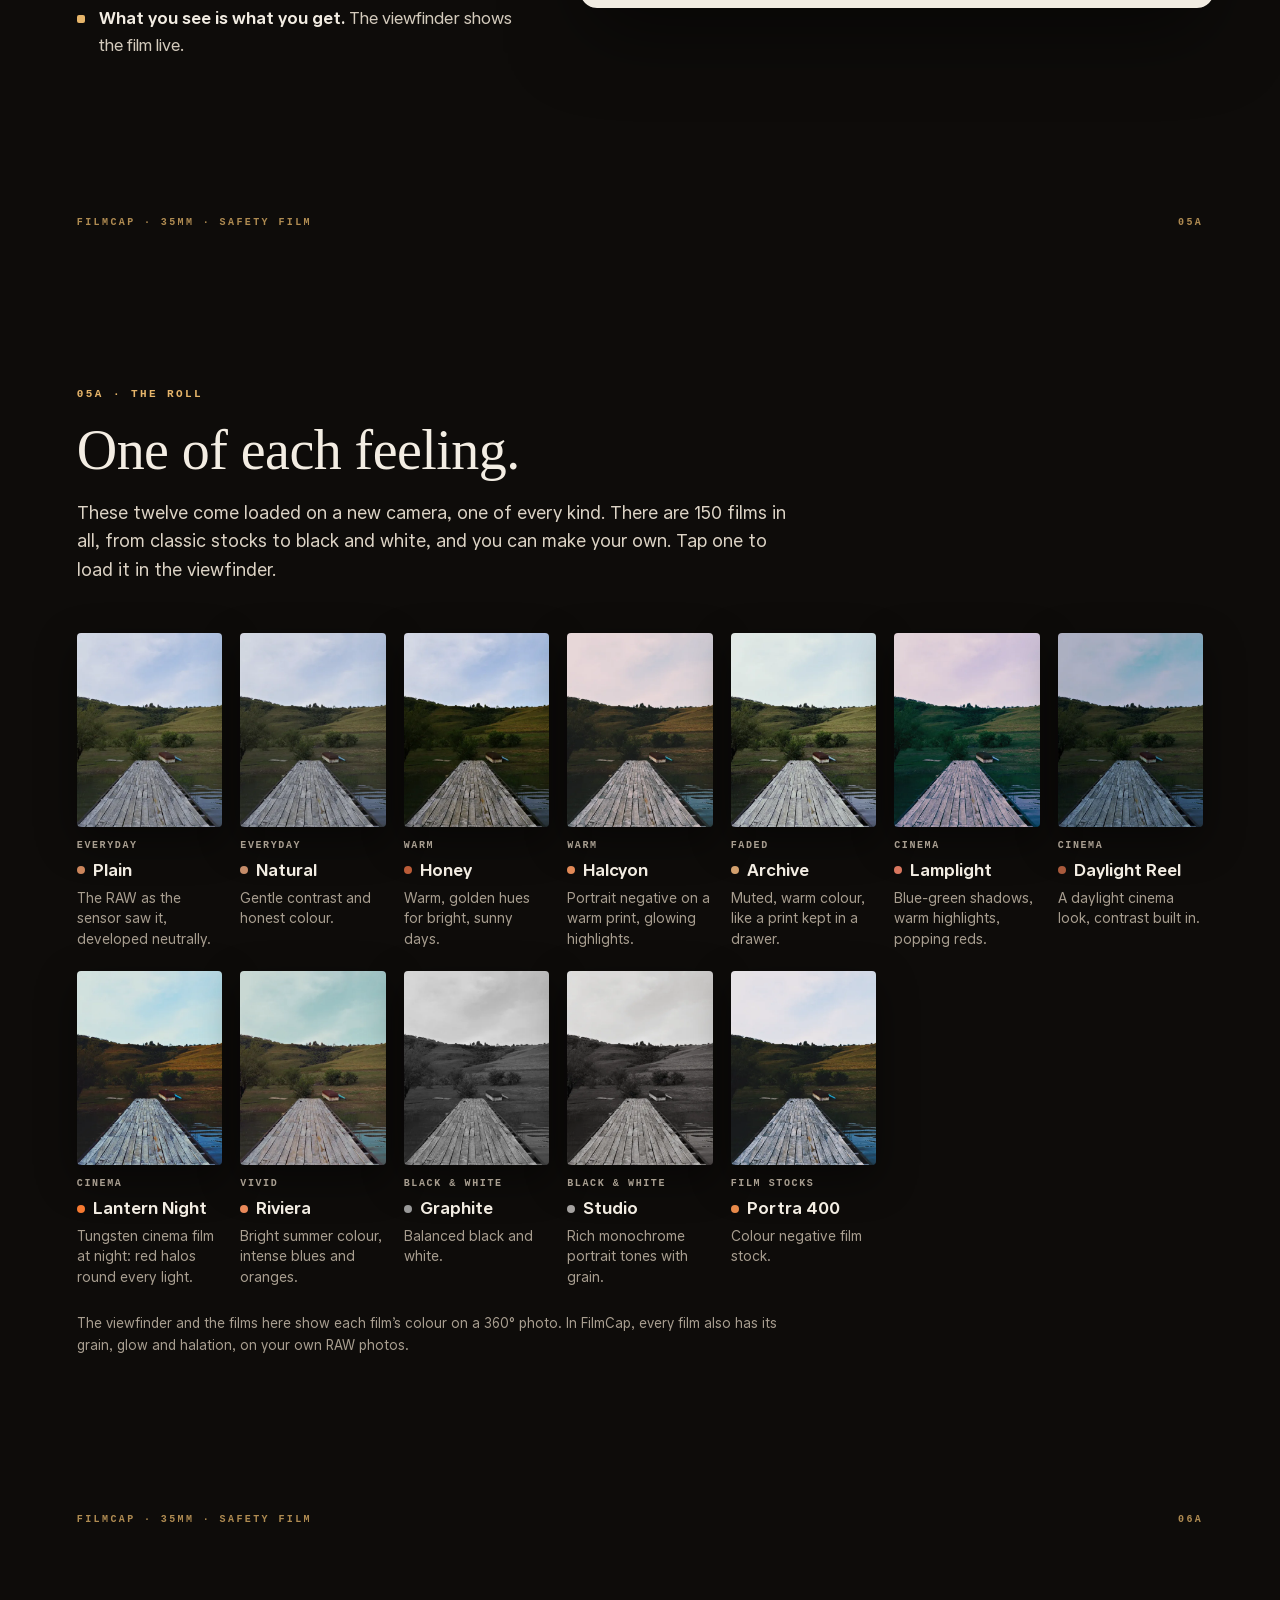
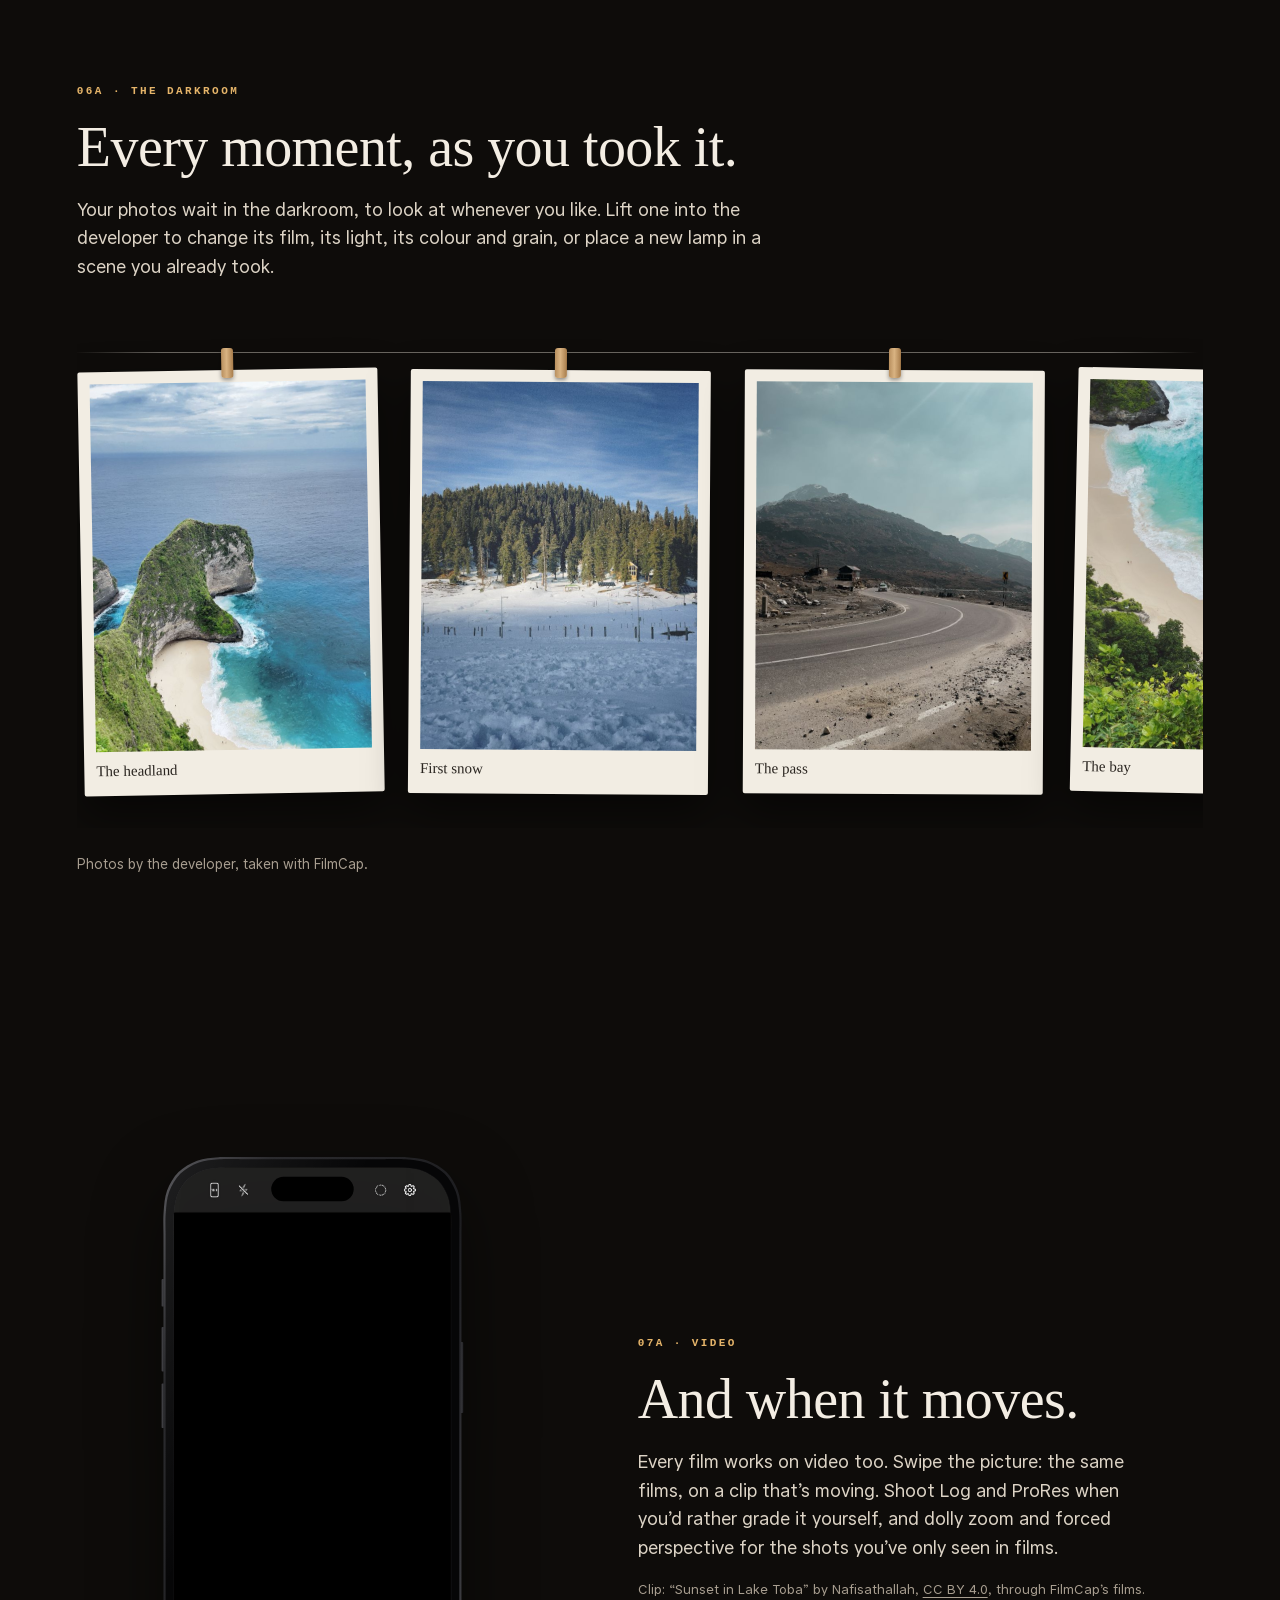
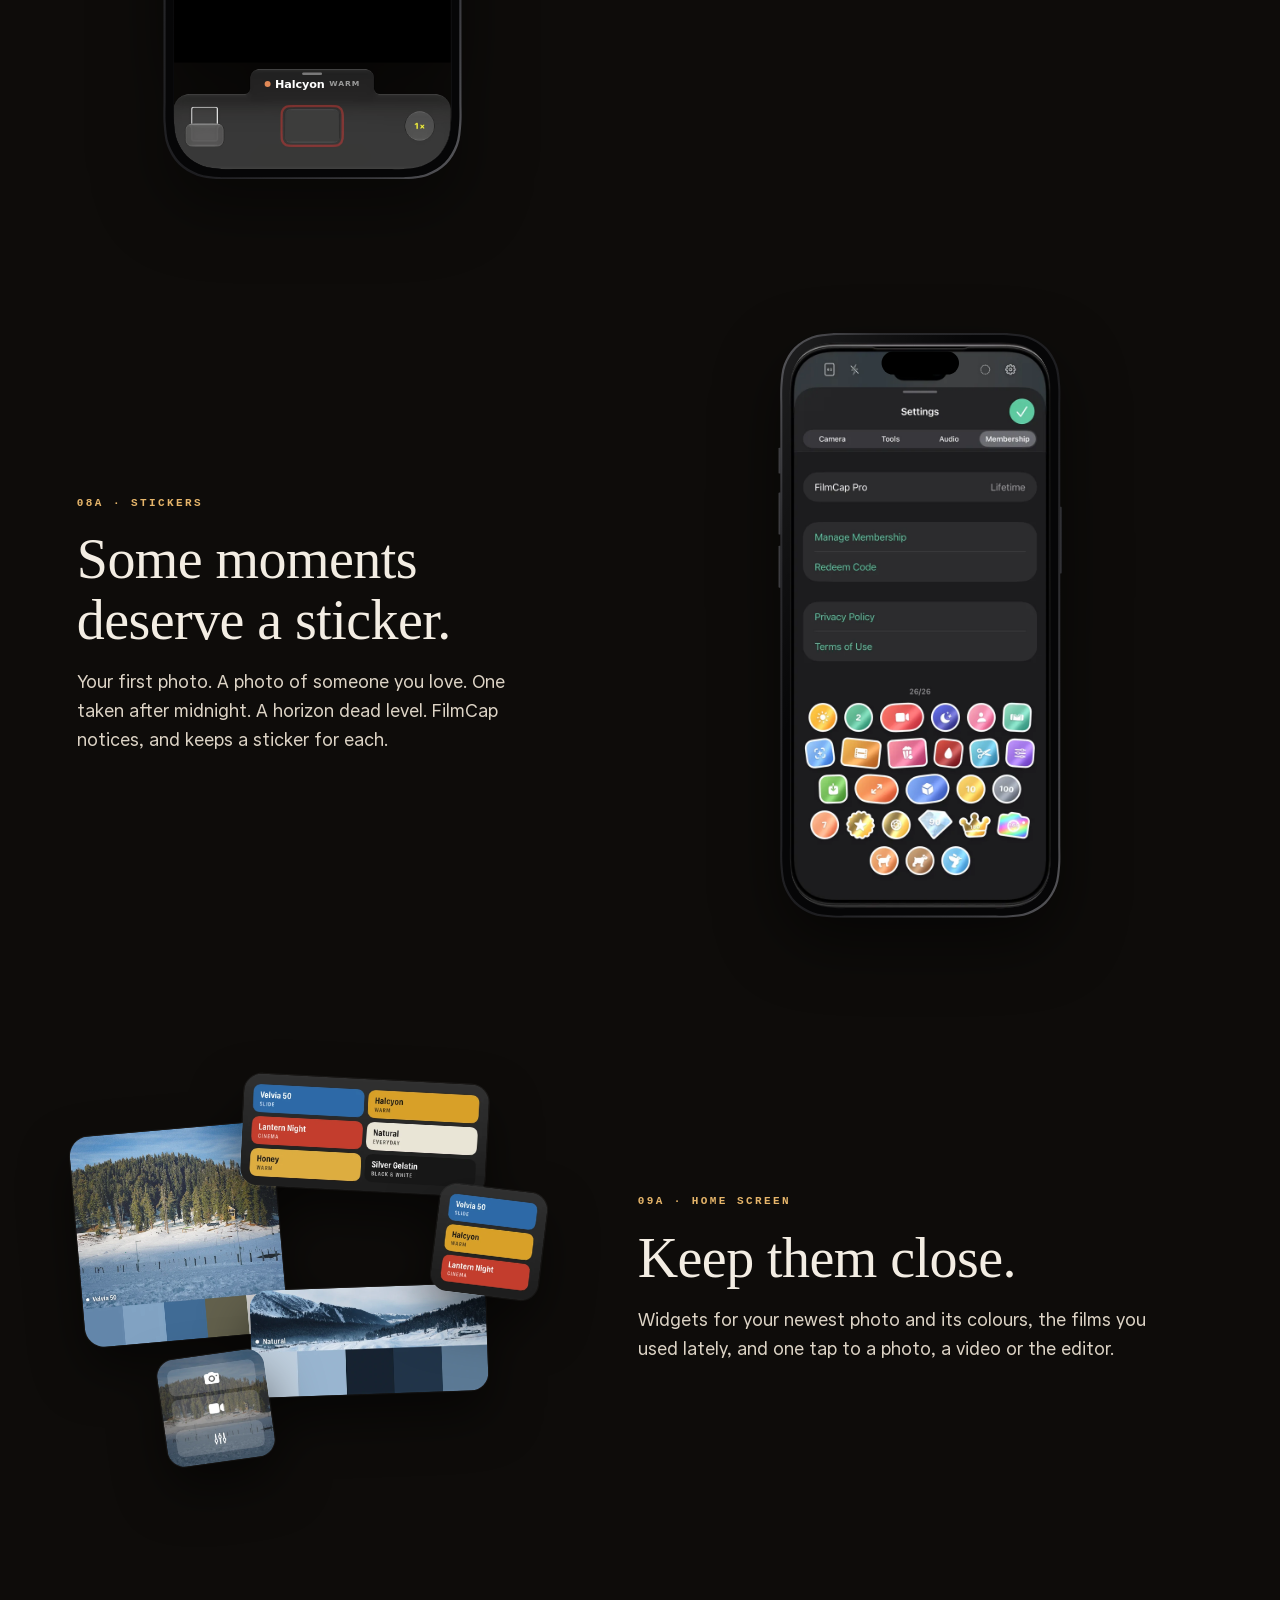
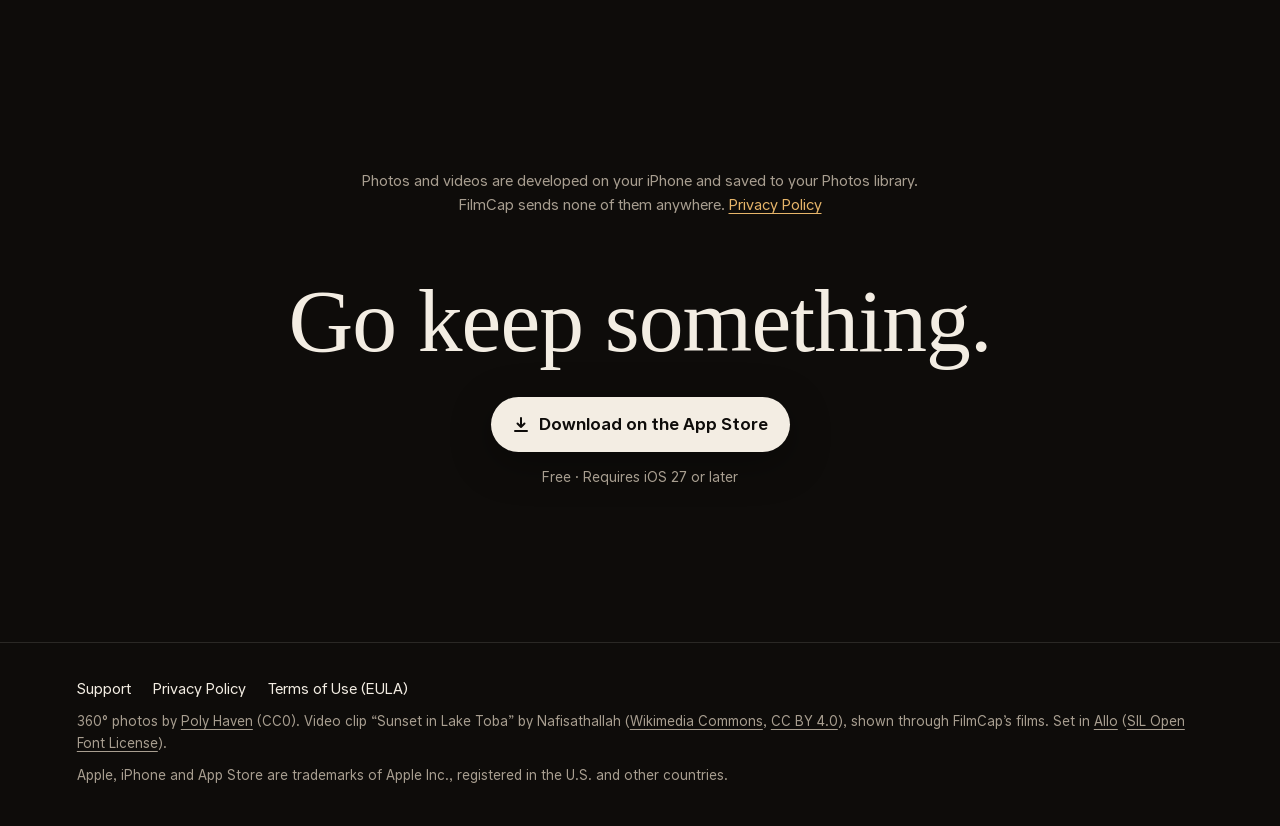
==== commit ab27d323: "The viewfinder sharp sooner, and never fading into a soft scene The viewfinder drew the softened pan" ====
--- a/index.html
+++ b/index.html
@@ -13,6 +13,7 @@
   <meta name="twitter:card" content="summary_large_image">
   <meta name="apple-itunes-app" content="app-id=6836638549">
   <link rel="preload" href="img/pano/cafe-soft.jpg" as="image">
+  <link rel="preload" href="img/pano/cafe-mid.jpg" as="image">
   <link rel="stylesheet" href="home.css">
 </head>
 <body>
